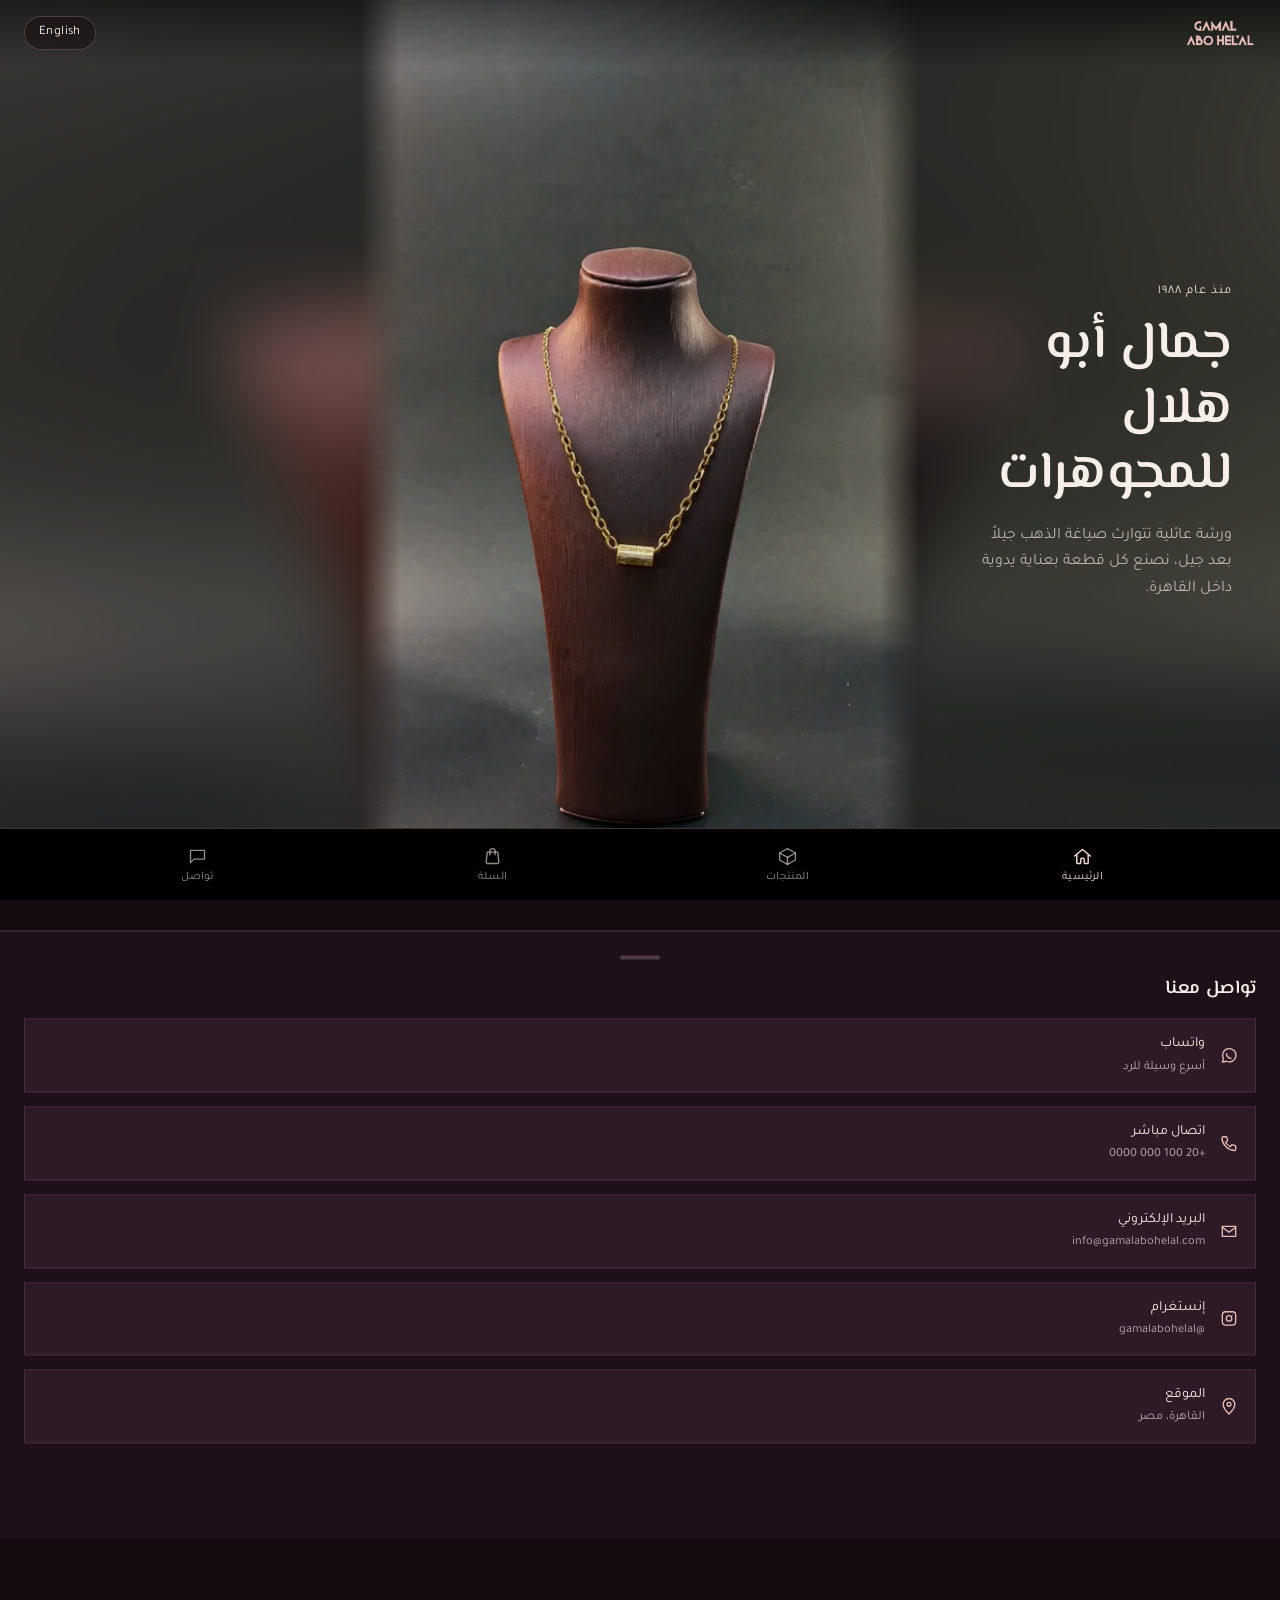
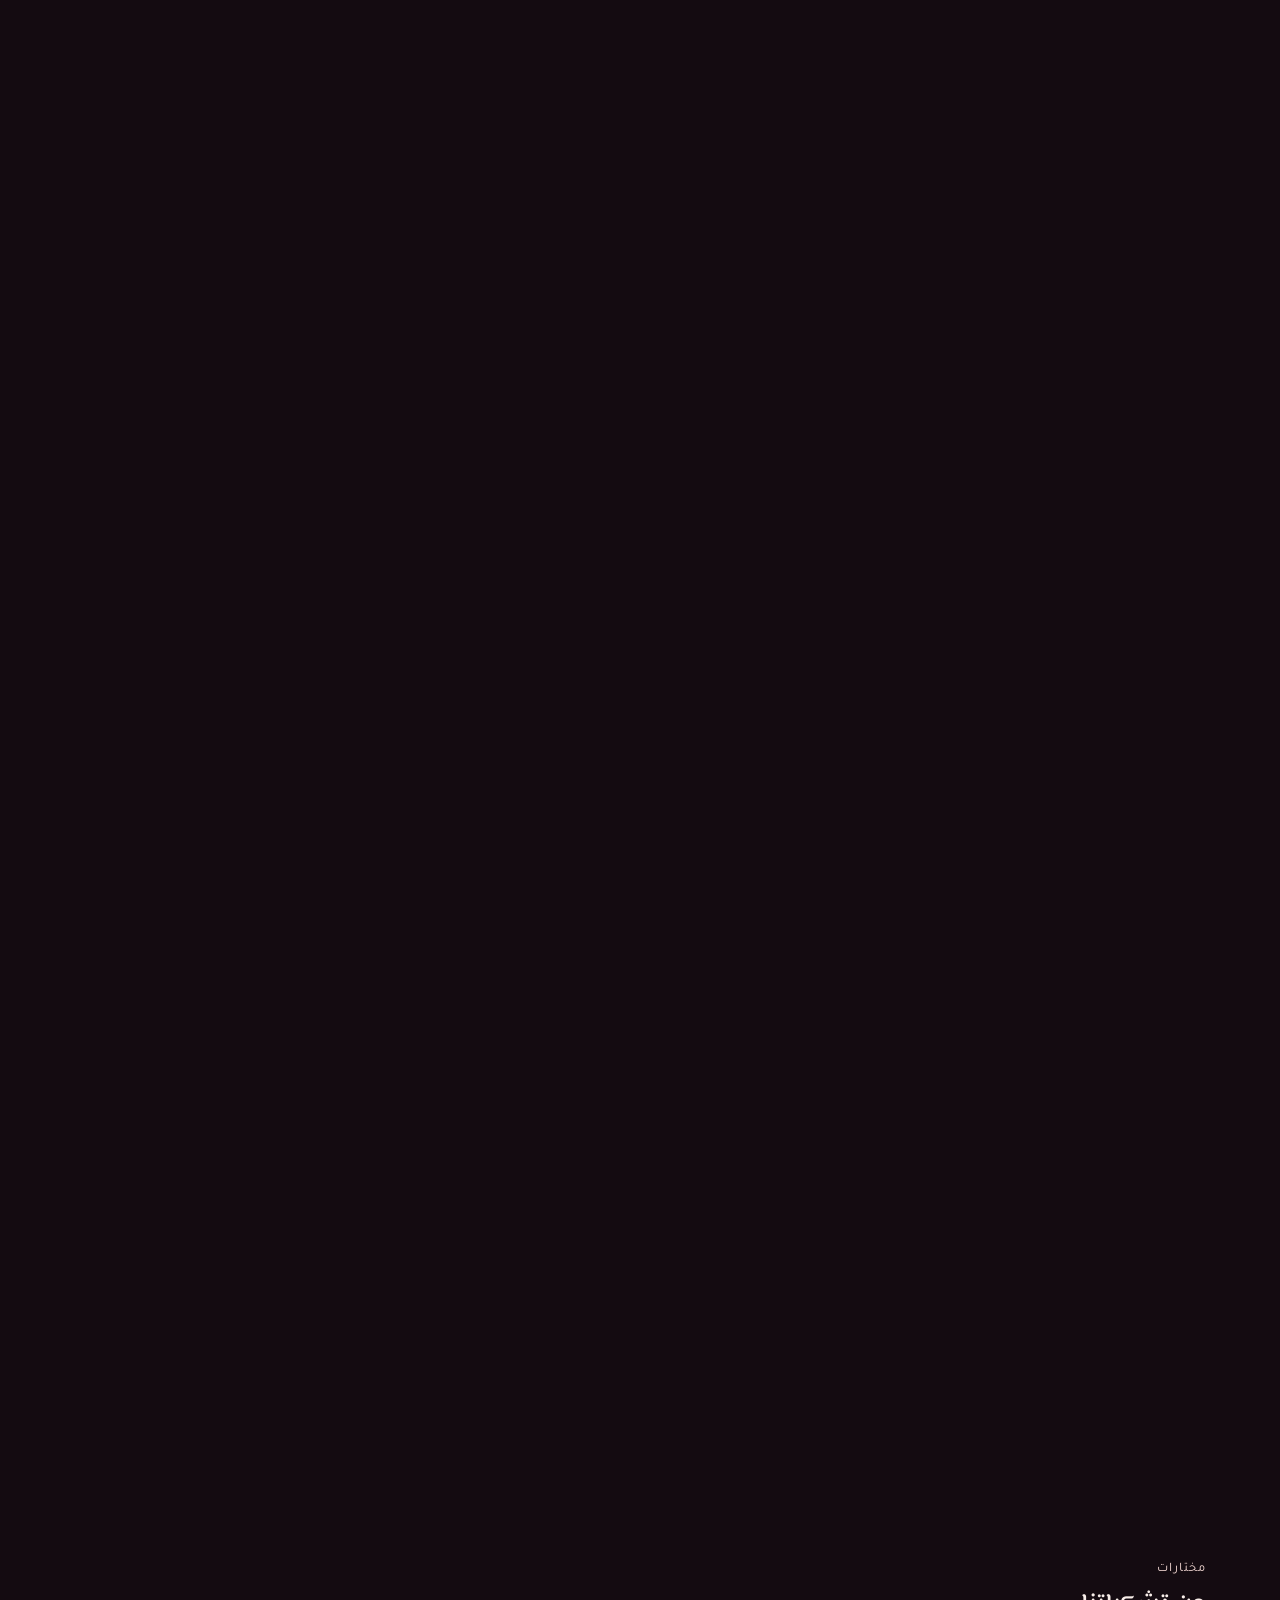
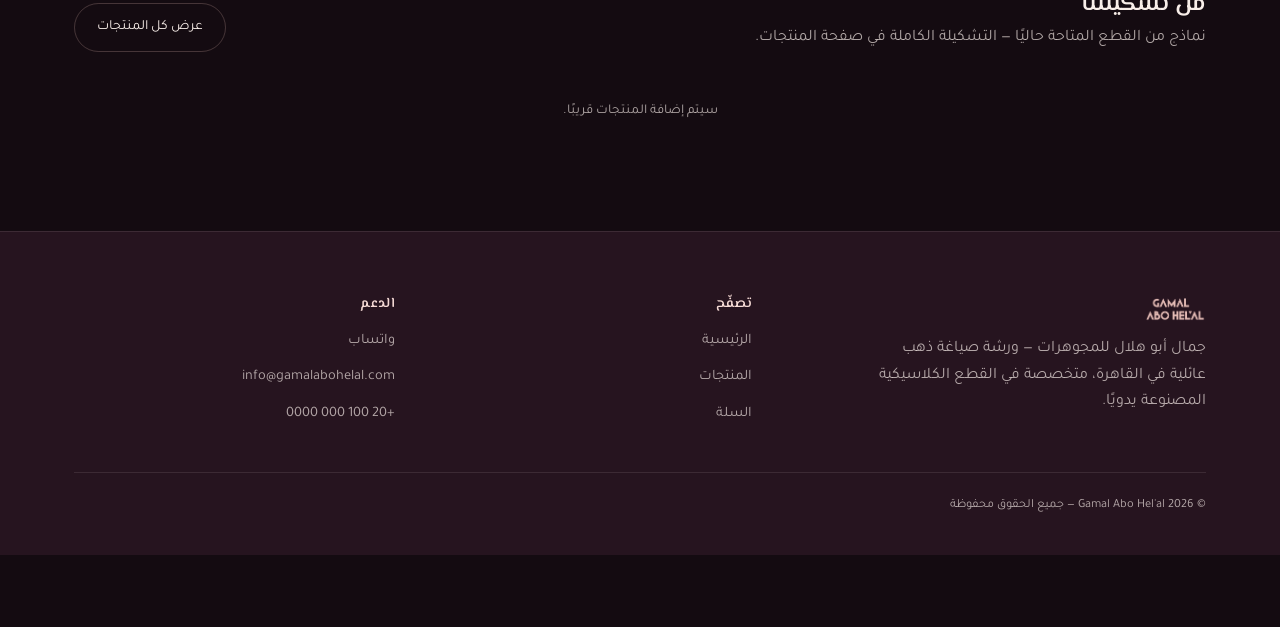
==== index.html @ ada4702d "Add files via upload" ====
<!DOCTYPE html>
<html lang="ar" dir="rtl">
<head>
<meta charset="UTF-8">
<meta name="viewport" content="width=device-width, initial-scale=1.0">
<title>جمال أبو هلال للمجوهرات | Gamal Abo Hel'al Jewelry</title>
<meta name="description" content="ورشة عائلية للمجوهرات الذهبية في المحله الكبري — قطع مصنوعة يدويًا، عيار موثّق، وتغليف فاخر جاهز للإهداء.">
<link rel="icon" href="assets/img/logo.png">
<link rel="stylesheet" href="css/styles.css">
</head>
<body data-page="home">

  <div id="app-topbar"></div>

  <!-- ============================= STORY HERO ============================= -->
  <section class="story" data-story>
    <div class="story-stage">
      <div class="story-video-wrap" >
        <canvas class="story-backdrop" data-story-backdrop></canvas>
        <canvas class="story-main" data-story-canvas></canvas>
        <div class="story-scrim"></div>
      </div>

      <div class="story-panels">
        <div class="story-panel is-active" data-act="0" data-align="start">
          <span class="story-eyebrow" data-i18n="story.act1.eyebrow"></span>
          <h2 data-i18n="story.act1.title"></h2>
          <p data-i18n="story.act1.body"></p>
        </div>
        <div class="story-panel" data-act="1" data-align="end">
          <span class="story-eyebrow" data-i18n="story.act2.eyebrow"></span>
          <h2 data-i18n="story.act2.title"></h2>
          <p data-i18n="story.act2.body"></p>
        </div>
        <div class="story-panel" data-act="2" data-align="start">
          <span class="story-eyebrow" data-i18n="story.act3.eyebrow"></span>
          <h2 data-i18n="story.act3.title"></h2>
          <p data-i18n="story.act3.body"></p>
        </div>
      </div>

      <div class="story-progress"><span data-p="0"></span><span data-p="1"></span><span data-p="2"></span></div>
      <div class="scroll-cue" data-i18n="story.cue"></div>
    </div>
  </section>

  <!-- ============================= FEATURED PRODUCTS ============================= -->
  <section class="section">
    <div class="container">
      <div class="section-head" style="max-width:none; display:flex; align-items:flex-end; justify-content:space-between; gap:20px; flex-wrap:wrap;">
        <div>
          <span class="story-eyebrow" data-i18n="home.productsEyebrow"></span>
          <h2 data-i18n="home.productsTitle" style="margin-bottom:.2em;"></h2>
          <p data-i18n="home.productsBody" style="margin:0;"></p>
        </div>
        <a href="products.html" class="btn btn--ghost" data-i18n="home.viewAll"></a>
      </div>
      <div class="product-grid" id="featured-products"></div>
    </div>
  </section>

  <div id="app-footer"></div>
  <div id="app-bottom-nav"></div>
  <div id="app-cart-drawer"></div>
  <div id="app-contact-sheet"></div>

  <script src="js/config.js"></script>
  <script src="js/i18n.js"></script>
  <script src="js/products.js"></script>
  <script src="js/components.js"></script>
  <script src="js/cart.js"></script>
  <script src="js/main.js"></script>
  <script src="js/nav.js"></script>
  <script src="js/story.js"></script>
</body>
</html>
---- css/styles.css ----
/* ==========================================================================
   Gamal Abo Hel'al — Fine Gold Jewelry
   Design tokens
   ========================================================================== */
@import url('https://fonts.googleapis.com/css2?family=El+Messiri:wght@400;500;600;700&family=Tajawal:wght@300;400;500;700&display=swap');

:root{
  --ink:        #140b11;   /* deep plum-black */
  --panel:      #1d1018;   /* section background */
  --panel-2:    #26141f;   /* alternate section background */
  --card:       #2e1a27;   /* card surface */
  --line:       rgba(228,187,181,.24);
  --line-soft:  rgba(247,237,233,.10);
  --plum:       #592941;   /* brand plum (logo background) */
  --accent:     #e4bbb5;   /* brand blush (logo text) */
  --accent-2:   #edcbc5;
  --accent-hi:  #f5dad5;
  --cream:      #f8eee9;
  --cream-dim:  rgba(248,238,233,.68);
  --black-nav:  #000000;

  --font-display: 'El Messiri', 'Times New Roman', serif;
  --font-body:    'Tajawal', 'Segoe UI', sans-serif;

  --nav-h: 72px;
  --container: 1180px;
  --radius: 2px;
  --ease: cubic-bezier(.22,.61,.16,1);
}

*,*::before,*::after{ box-sizing:border-box; }
html{ scroll-behavior:auto; }
html,body{ margin:0; padding:0; }
body{
  background:var(--ink);
  color:var(--cream);
  font-family:var(--font-body);
  font-weight:400;
  line-height:1.65;
  -webkit-font-smoothing:antialiased;
  padding-bottom:var(--nav-h);
  overflow-x:hidden;
}
h1,h2,h3,h4{
  font-family:var(--font-display);
  color:var(--cream);
  font-weight:600;
  line-height:1.25;
  margin:0 0 .5em;
  letter-spacing:.005em;
}
p{ margin:0 0 1em; color:var(--cream-dim); }
a{ color:inherit; text-decoration:none; }
img{ max-width:100%; display:block; }
button{ font-family:inherit; }
::selection{ background:var(--accent); color:var(--ink); }

.container{
  max-width:var(--container);
  margin-inline:auto;
  padding-inline:24px;
}

/* Focus visibility */
a:focus-visible, button:focus-visible, input:focus-visible, textarea:focus-visible{
  outline:2px solid var(--accent-hi);
  outline-offset:3px;
}

/* Direction handling ------------------------------------------------------ */
[dir="rtl"] .story-panel{ text-align:right; }
[dir="ltr"] .story-panel{ text-align:left; }

/* ==========================================================================
   Top bar (language + logo)
   ========================================================================== */
.topbar{
  position:fixed; inset-inline:0; top:0; z-index:40;
  display:flex; align-items:center; justify-content:space-between;
  padding:16px 24px;
  background:linear-gradient(to bottom, rgba(0,0,0,.55), transparent);
  pointer-events:none;
}
.topbar > *{ pointer-events:auto; }
.brand-mark{ display:flex; align-items:center; gap:10px; }
.brand-mark img{ height:30px; width:auto; }
.lang-toggle{
  border:1px solid var(--line);
  background:rgba(20,11,17,.5);
  color:var(--cream);
  padding:8px 14px;
  border-radius:999px;
  font-size:13px;
  letter-spacing:.03em;
  cursor:pointer;
  backdrop-filter: blur(6px);
  transition:border-color .2s var(--ease), color .2s var(--ease);
}
.lang-toggle:hover{ border-color:var(--accent); color:var(--accent-hi); }

/* ==========================================================================
   Scroll-driven story hero
   ========================================================================== */
.story{
  position:relative;
  height:340vh; /* three acts of scroll */
}
.story-stage{
  position:sticky;
  top:0;
  height:100vh;
  overflow:hidden;
  display:flex;
  align-items:center;
  justify-content:center;
  background:var(--ink);
}
.story-video-wrap{
  position:relative;
  height:100%;
  width:100%;
  background:#140b11;
}
.story-video-wrap canvas{
  position:absolute;
  inset:0;
  width:100%;
  height:100%;
  display:block;
}
/* Blurred ambient copy of the current frame, visible only on wide screens
   where the portrait video is shown at its natural (sharp) size. */
.story-video-wrap canvas.story-backdrop{
  display:none;
  transform:scale(1.25);
  filter:blur(30px) brightness(.6) saturate(1.15);
}
.story-video-wrap canvas.story-main{ z-index:1; }
/* Light 10% black overlay over the whole hero, plus a bottom gradient
   so the text stays readable on phones. */
.story-scrim{
  position:absolute; inset:0; z-index:2;
  background:
    linear-gradient(to top, rgba(10,4,8,.78) 0%, rgba(10,4,8,0) 46%),
    rgba(0,0,0,.10);
  pointer-events:none;
}
.story-scrim::after{ content:none; }

.story-panels{
  position:absolute; inset:0; z-index:3;
  display:flex; align-items:flex-end;
  pointer-events:none;
}
.story-panel{
  position:absolute;
  inset-inline:0;
  bottom:0;
  padding:0 24px 96px;
  max-width:var(--container);
  margin-inline:auto;
  opacity:0;
  transform:translateY(18px);
  transition:opacity .55s var(--ease), transform .55s var(--ease);
}
.story-panel.is-active{
  opacity:1;
  transform:translateY(0);
}
.story-eyebrow{
  color:var(--accent-hi);
  font-size:13px;
  letter-spacing:.08em;
  margin-bottom:10px;
  display:block;
}
.story-panel h2{
  font-size:clamp(28px,5vw,52px);
  max-width:14ch;
  margin-bottom:.3em;
}
.story-panel p{
  max-width:46ch;
  font-size:16px;
  color:var(--cream-dim);
}
/* Wide screens: the portrait video sits centered at natural size and the
   text lives in the side areas, never on top of the product. */
@media (min-aspect-ratio: 13/10) and (min-width:1000px){
  .story-scrim{ background:rgba(0,0,0,.10); }
  .story-panel{
    bottom:auto; top:50%;
    transform:translateY(calc(-50% + 18px));
    padding:0 48px;
    margin-inline:0;
    max-width:none;
    width:calc((100% - 62.07vh) / 2);
    inset-inline:auto;
  }
  .story-panel.is-active{ transform:translateY(-50%); }
  .story-panel[data-align="start"]{ inset-inline-start:0; }
  .story-panel[data-align="end"]{ inset-inline-end:0; }
  .story-panel h2{ max-width:none; }
}

.story-progress{
  position:absolute;
  bottom:28px;
  inset-inline:0;
  display:flex;
  gap:8px;
  justify-content:center;
  z-index:4;
}
.story-progress span{
  width:34px; height:3px; border-radius:2px;
  background:rgba(248,238,233,.3);
  overflow:hidden;
  position:relative;
}
.story-progress span::after{
  content:"";
  position:absolute; inset-block:0; inset-inline-start:0;
  width:var(--fill,0%);
  background:var(--accent-hi);
}

.scroll-cue{
  position:absolute;
  bottom:28px;
  inset-inline-end:24px;
  color:var(--cream-dim);
  font-size:12px;
  letter-spacing:.08em;
  display:flex; align-items:center; gap:8px;
  z-index:4;
  animation:cueFade 2.6s ease-in-out infinite;
}
[dir="rtl"] .scroll-cue{ inset-inline-end:auto; inset-inline-start:24px; }
@keyframes cueFade{ 0%,100%{opacity:.5} 50%{opacity:1} }

@media (prefers-reduced-motion: reduce){
  .story{ height:auto; }
  .story-stage{ position:relative; height:auto; min-height:100vh; }
  .story-panel{ position:relative; opacity:1; transform:none; padding:64px 24px; }
  .scroll-cue{ display:none; }
}

/* ==========================================================================
   Section rhythm
   ========================================================================== */
.section{ padding:96px 0; }
.section--tight{ padding:64px 0; }
.section--alt{ background:var(--panel); border-top:1px solid var(--line-soft); border-bottom:1px solid var(--line-soft); }
.section-head{ max-width:640px; margin-bottom:48px; }
.section-head p{ margin-top:12px; }
.section-head .story-eyebrow{ display:inline-block; }

/* Product grid */
.product-grid{
  display:grid;
  grid-template-columns:repeat(auto-fill,minmax(240px,1fr));
  gap:28px;
}
.product-card{
  background:var(--card);
  border:1px solid var(--line-soft);
  display:flex; flex-direction:column;
  overflow:hidden;
}
.product-media{
  aspect-ratio:4/5;
  overflow:hidden;
  background:#000;
}
.product-media img{ width:100%; height:100%; object-fit:cover; transition:transform .6s var(--ease); }
.product-card:hover .product-media img{ transform:scale(1.045); }
.product-body{ padding:18px 18px 20px; display:flex; flex-direction:column; gap:6px; flex:1; }
.product-body h3{ font-size:17px; margin-bottom:0; }
.product-meta{ color:var(--cream-dim); font-size:13.5px; }
.product-price{ color:var(--accent-hi); font-family:var(--font-display); font-size:18px; margin-top:auto; padding-top:10px; }
.product-actions{ display:flex; gap:10px; margin-top:12px; }

.btn{
  display:inline-flex; align-items:center; justify-content:center; gap:8px;
  padding:12px 22px;
  border-radius:999px;
  border:1px solid var(--accent);
  color:var(--accent-hi);
  background:transparent;
  font-size:14px;
  cursor:pointer;
  transition:background .2s var(--ease), color .2s var(--ease), border-color .2s var(--ease);
  white-space:nowrap;
}
.btn:hover{ background:var(--accent); color:var(--ink); }
.btn--solid{ background:var(--accent); color:var(--ink); }
.btn--solid:hover{ background:var(--accent-hi); border-color:var(--accent-hi); }
.btn--block{ width:100%; }
.btn--ghost{ border-color:var(--line); color:var(--cream); }
.btn--ghost:hover{ background:var(--card); color:var(--accent-hi); border-color:var(--accent); }
.btn--sm{ padding:9px 16px; font-size:13px; }
.btn[disabled]{ opacity:.45; cursor:not-allowed; }
.btn[disabled]:hover{ background:transparent; color:var(--accent-hi); }

/* Filters (products page) */
.filter-row{
  display:flex; flex-wrap:wrap; gap:10px;
  margin-bottom:32px;
}
.chip{
  padding:9px 18px;
  border:1px solid var(--line);
  border-radius:999px;
  font-size:13.5px;
  color:var(--cream-dim);
  cursor:pointer;
  background:transparent;
}
.chip.is-active{ background:var(--accent); border-color:var(--accent); color:var(--ink); }

/* Page hero (non-story pages) */
.page-hero{
  padding:150px 0 56px;
  border-bottom:1px solid var(--line-soft);
}
.page-hero .story-eyebrow{ display:block; }
.page-hero h1{ font-size:clamp(30px,5vw,46px); max-width:16ch; }

/* Footer / contact section */
.footer{
  background:var(--panel-2);
  border-top:1px solid var(--line-soft);
  padding:64px 0 40px;
}
.footer-grid{
  display:grid;
  grid-template-columns:1.3fr 1fr 1fr;
  gap:36px;
  margin-bottom:40px;
}
@media (max-width:760px){ .footer-grid{ grid-template-columns:1fr; } }
.footer h4{ font-size:14px; color:var(--accent-hi); letter-spacing:.03em; margin-bottom:14px; }
.footer-links{ list-style:none; margin:0; padding:0; display:flex; flex-direction:column; gap:10px; }
.footer-links a{ color:var(--cream-dim); font-size:14.5px; }
.footer-links a:hover{ color:var(--accent-hi); }
.footer-bottom{
  border-top:1px solid var(--line-soft);
  padding-top:22px;
  display:flex; justify-content:space-between; flex-wrap:wrap; gap:10px;
  font-size:12.5px; color:var(--cream-dim);
}
.footer-logo{ height:26px; margin-bottom:14px; }

/* ==========================================================================
   Bottom nav (100% black)
   ========================================================================== */
.bottom-nav{
  position:fixed; inset-inline:0; bottom:0; z-index:60;
  height:var(--nav-h);
  background:#000000;
  border-top:1px solid rgba(228,187,181,.28);
  display:flex;
  align-items:stretch;
}
.bottom-nav-inner{
  max-width:var(--container);
  margin-inline:auto;
  width:100%;
  display:grid;
  grid-template-columns:repeat(4,1fr);
}
.nav-item{
  display:flex; flex-direction:column; align-items:center; justify-content:center;
  gap:4px;
  color:rgba(248,238,233,.58);
  font-size:11.5px;
  letter-spacing:.02em;
  position:relative;
  border:none;
  background:transparent;
  cursor:pointer;
}
.nav-item svg{ width:21px; height:21px; stroke:currentColor; }
.nav-item.is-active{ color:var(--accent-hi); }
.nav-item .badge{
  position:absolute;
  top:6px;
  inset-inline-start:calc(50% + 6px);
  background:var(--accent);
  color:var(--ink);
  font-size:10px;
  font-weight:700;
  min-width:16px; height:16px;
  border-radius:999px;
  display:flex; align-items:center; justify-content:center;
  padding:0 3px;
}

/* ==========================================================================
   Cart drawer
   ========================================================================== */
.overlay{
  position:fixed; inset:0; z-index:70;
  background:rgba(10,4,8,.62);
  backdrop-filter:blur(2px);
  opacity:0; pointer-events:none;
  transition:opacity .25s var(--ease);
}
.overlay.is-open{ opacity:1; pointer-events:auto; }

.drawer{
  position:fixed; top:0; bottom:0; inset-inline-end:0; z-index:80;
  width:min(420px,92vw);
  background:var(--panel);
  border-inline-start:1px solid var(--line);
  display:flex; flex-direction:column;
  transform:translateX(105%);
  transition:transform .32s var(--ease);
}
[dir="rtl"] .drawer{ transform:translateX(-105%); }
.drawer.is-open{ transform:translateX(0); }
.drawer-head{
  display:flex; align-items:center; justify-content:space-between;
  padding:20px 22px;
  border-bottom:1px solid var(--line-soft);
}
.drawer-head h3{ margin:0; font-size:19px; }
.drawer-close{ background:none; border:none; color:var(--cream); font-size:22px; cursor:pointer; line-height:1; padding:4px; }
.drawer-body{ flex:1; overflow-y:auto; padding:18px 22px; }
.drawer-foot{ padding:18px 22px 22px; border-top:1px solid var(--line-soft); }

.cart-line{
  display:flex; gap:14px; padding:14px 0; border-bottom:1px solid var(--line-soft);
}
.cart-line img{ width:64px; height:64px; object-fit:cover; border:1px solid var(--line-soft); }
.cart-line-body{ flex:1; display:flex; flex-direction:column; gap:4px; }
.cart-line-title{ font-size:14.5px; color:var(--cream); }
.cart-line-meta{ font-size:12.5px; color:var(--cream-dim); }
.qty-row{ display:flex; align-items:center; gap:10px; margin-top:4px; }
.qty-btn{
  width:24px; height:24px; border-radius:50%; border:1px solid var(--line);
  background:none; color:var(--cream); cursor:pointer; font-size:14px; line-height:1;
  display:flex; align-items:center; justify-content:center;
}
.qty-btn:hover{ border-color:var(--accent); color:var(--accent-hi); }
.remove-line{ font-size:12px; color:var(--cream-dim); text-decoration:underline; cursor:pointer; background:none; border:none; padding:0; margin-inline-start:auto; }
.remove-line:hover{ color:var(--accent-hi); }

.cart-empty{ text-align:center; padding:48px 12px; color:var(--cream-dim); }
.cart-empty svg{ width:38px; height:38px; margin-bottom:14px; opacity:.5; }

.summary-row{ display:flex; justify-content:space-between; font-size:14.5px; margin-bottom:8px; color:var(--cream-dim); }
.summary-row.total{ color:var(--cream); font-size:17px; margin-top:12px; padding-top:12px; border-top:1px solid var(--line-soft); }
.summary-row.total .amount{ color:var(--accent-hi); font-family:var(--font-display); }

/* Checkout form (inside drawer, step 2) */
.checkout-form{ display:flex; flex-direction:column; gap:14px; }
.field label{ display:block; font-size:12.5px; color:var(--cream-dim); margin-bottom:6px; }
.field input, .field textarea{
  width:100%;
  background:var(--card);
  border:1px solid var(--line);
  color:var(--cream);
  padding:11px 13px;
  font-size:14.5px;
  font-family:inherit;
  border-radius:2px;
}
.field textarea{ resize:vertical; min-height:64px; }
.field input:focus, .field textarea:focus{ border-color:var(--accent); outline:none; }
.form-note{ font-size:12px; color:var(--cream-dim); }
.form-status{ font-size:13.5px; padding:10px 0; }
.form-status.error{ color:#e08a7a; }
.form-status.success{ color:var(--accent-hi); }

/* Contact sheet (bottom nav "contact") */
.sheet{
  position:fixed; inset-inline:0; bottom:0; z-index:80;
  background:var(--panel);
  border-top:1px solid var(--line);
  transform:translateY(105%);
  transition:transform .32s var(--ease);
  padding:24px 24px calc(24px + var(--nav-h));
  max-height:70vh;
  overflow-y:auto;
}
.sheet.is-open{ transform:translateY(0); }
.sheet-handle{ width:40px; height:4px; background:var(--line); border-radius:99px; margin:0 auto 18px; }
.contact-list{ display:flex; flex-direction:column; gap:14px; }
.contact-row{
  display:flex; align-items:center; gap:14px;
  padding:14px 16px;
  border:1px solid var(--line-soft);
  background:var(--card);
}
.contact-row svg{ width:20px; height:20px; color:var(--accent); stroke:currentColor; flex-shrink:0; }
.contact-row .t{ font-size:14px; color:var(--cream); }
.contact-row .s{ font-size:12.5px; color:var(--cream-dim); }

/* Utility */
.visually-hidden{
  position:absolute; width:1px; height:1px; overflow:hidden;
  clip:rect(0 0 0 0); white-space:nowrap;
}
.hidden{ display:none !important; }
.text-center{ text-align:center; }

@media (max-width:600px){
  .section{ padding:64px 0; }
  .footer-grid{ gap:28px; }
}
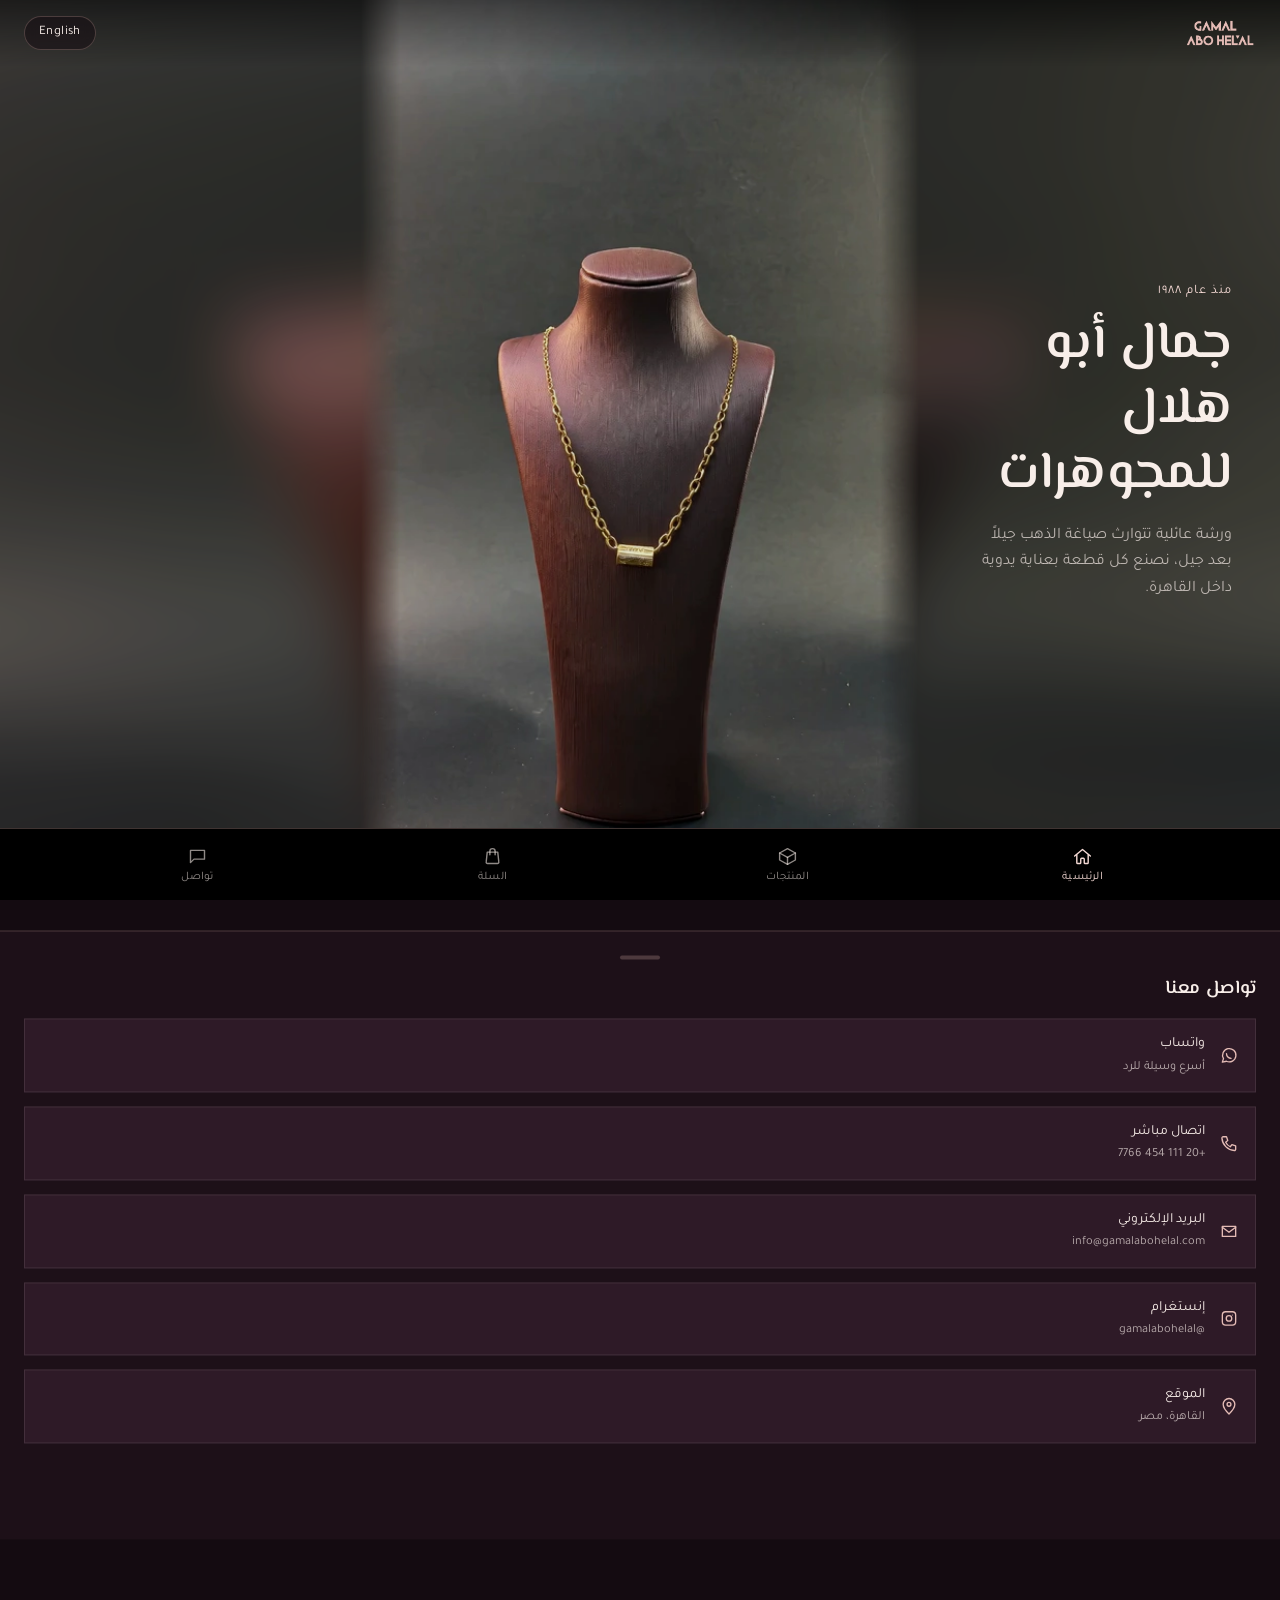
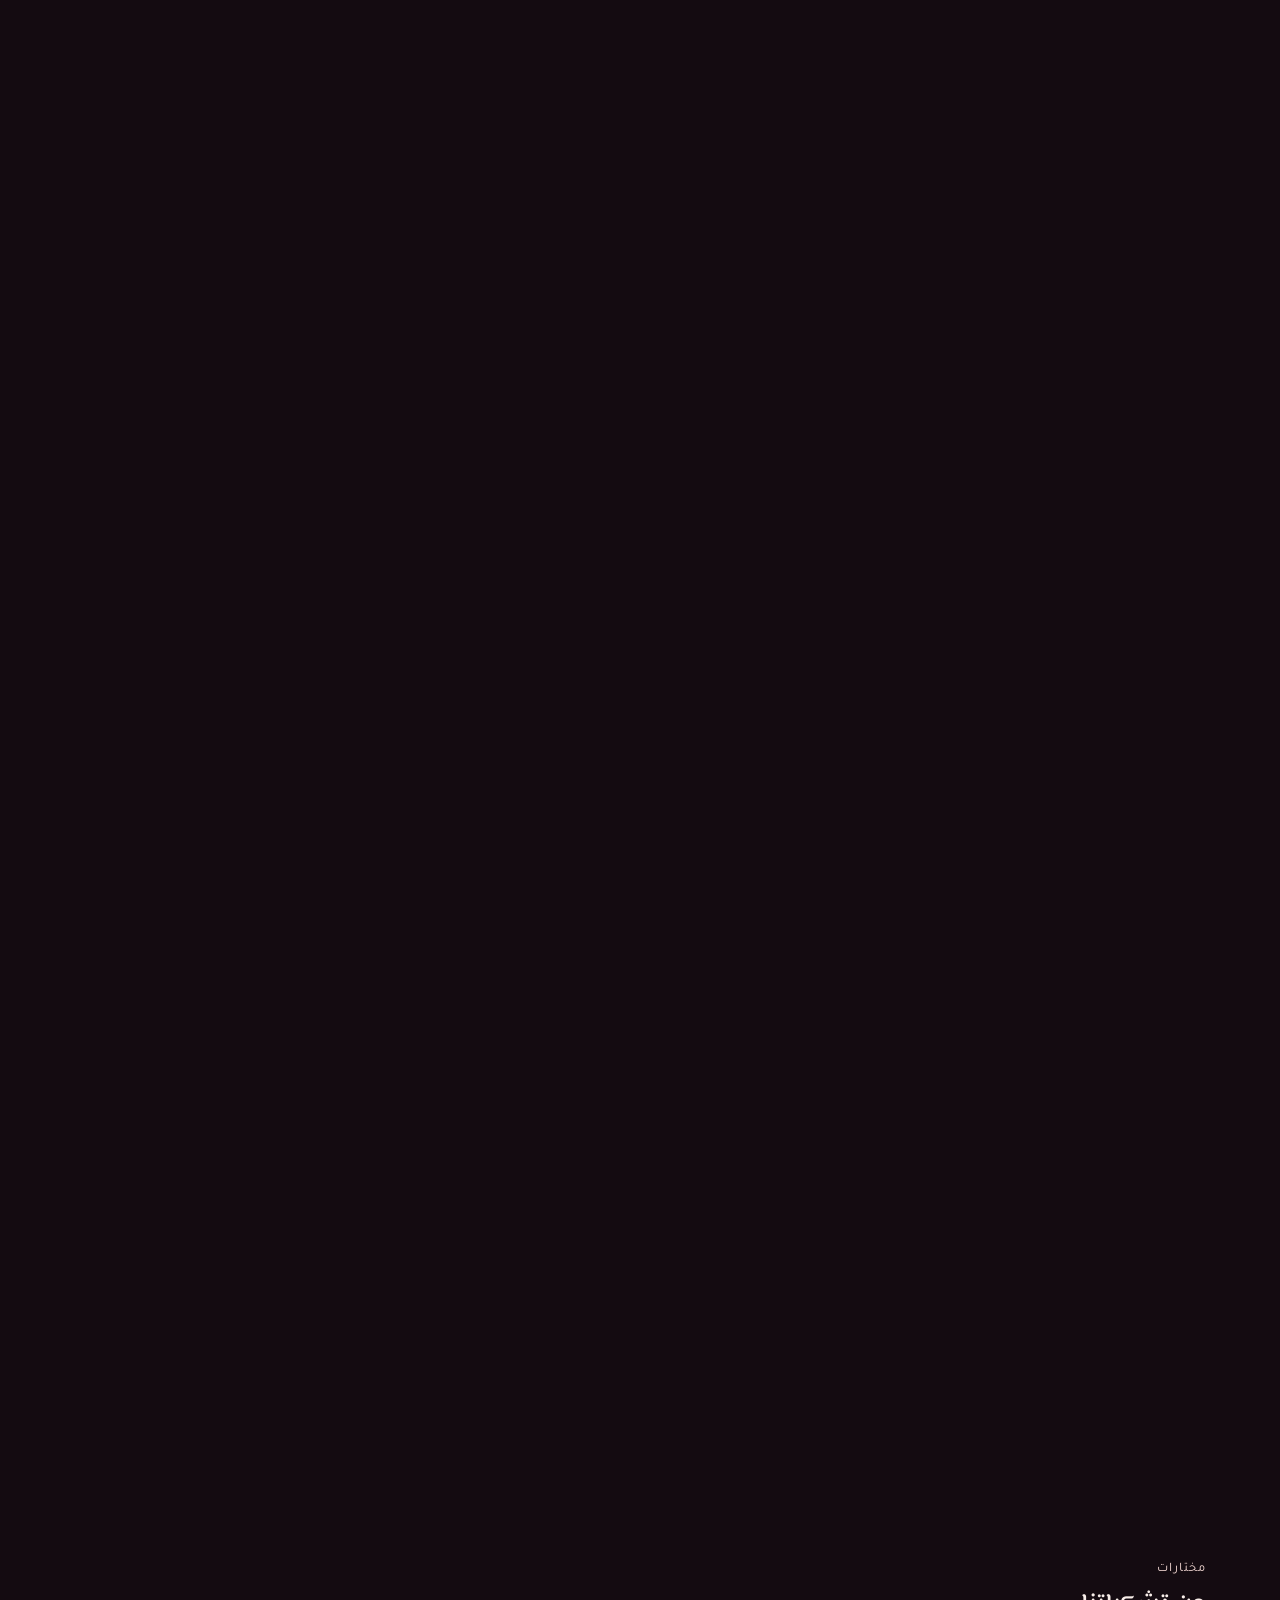
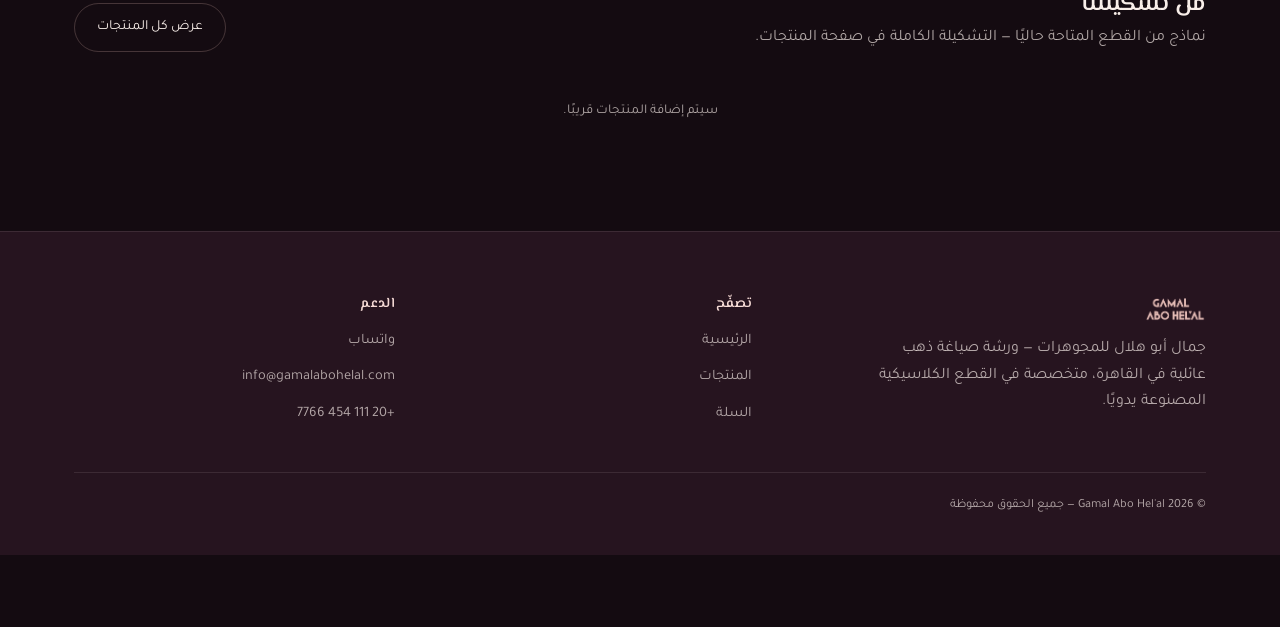
==== commit 27c9649e: "Add files via upload" ====
--- a/index.html
+++ b/index.html
@@ -68,6 +68,7 @@
   <script src="js/i18n.js"></script>
   <script src="js/products.js"></script>
   <script src="js/components.js"></script>
+  <script src="js/gallery.js"></script>
   <script src="js/cart.js"></script>
   <script src="js/main.js"></script>
   <script src="js/nav.js"></script>
--- a/css/styles.css
+++ b/css/styles.css
@@ -510,3 +510,37 @@
   .section{ padding:64px 0; }
   .footer-grid{ gap:28px; }
 }
+
+/* ---------- Product gallery (lightbox) ---------- */
+.product-media{ position:relative; cursor:zoom-in; }
+.photo-count{
+  position:absolute; inset-block-end:10px; inset-inline-end:10px;
+  min-width:26px; height:26px; padding:0 8px; border-radius:999px;
+  background:rgba(0,0,0,.72); color:var(--accent-hi); font-size:12.5px;
+  display:inline-flex; align-items:center; justify-content:center;
+  border:1px solid var(--line); pointer-events:none;
+}
+.photo-count::before{ content:"▣"; margin-inline-end:5px; font-size:11px; }
+body.no-scroll{ overflow:hidden; }
+.gallery{ position:fixed; inset:0; z-index:200; display:flex; align-items:center; justify-content:center; }
+.gallery[hidden]{ display:none; }
+.gallery-back{ position:absolute; inset:0; background:rgba(0,0,0,.88); }
+.gallery-panel{ position:relative; width:min(94vw,720px); max-height:94vh; display:flex; flex-direction:column; gap:12px; }
+.gallery-x{
+  position:absolute; inset-block-start:-4px; inset-inline-end:0; transform:translateY(-100%);
+  width:40px; height:40px; background:none; border:0; color:var(--cream); font-size:30px; line-height:1; cursor:pointer;
+}
+.gallery-stage{ position:relative; background:#000; border:1px solid var(--line); display:flex; align-items:center; justify-content:center; }
+.gallery-img{ display:block; width:100%; max-height:70vh; object-fit:contain; transition:opacity .2s; touch-action:pan-y; }
+.gallery-img.is-loading{ opacity:.35; }
+.gallery-nav{
+  position:absolute; top:50%; transform:translateY(-50%); width:42px; height:42px; border-radius:50%;
+  border:1px solid var(--line); background:rgba(0,0,0,.6); color:var(--accent-hi); font-size:26px; line-height:1; cursor:pointer;
+}
+.gallery-prev{ left:8px; } .gallery-next{ right:8px; }
+.gallery.is-single .gallery-nav{ display:none; }
+.gallery-thumbs{ display:flex; gap:8px; overflow-x:auto; padding-bottom:4px; justify-content:center; }
+.gallery-thumb{ flex:0 0 auto; width:60px; height:60px; padding:0; border:1px solid var(--line-soft); background:#000; cursor:pointer; opacity:.6; }
+.gallery-thumb.is-active{ border-color:var(--accent); opacity:1; }
+.gallery-thumb img{ width:100%; height:100%; object-fit:cover; display:block; }
+.gallery-title{ text-align:center; color:var(--cream); font-family:var(--font-display); font-size:17px; }
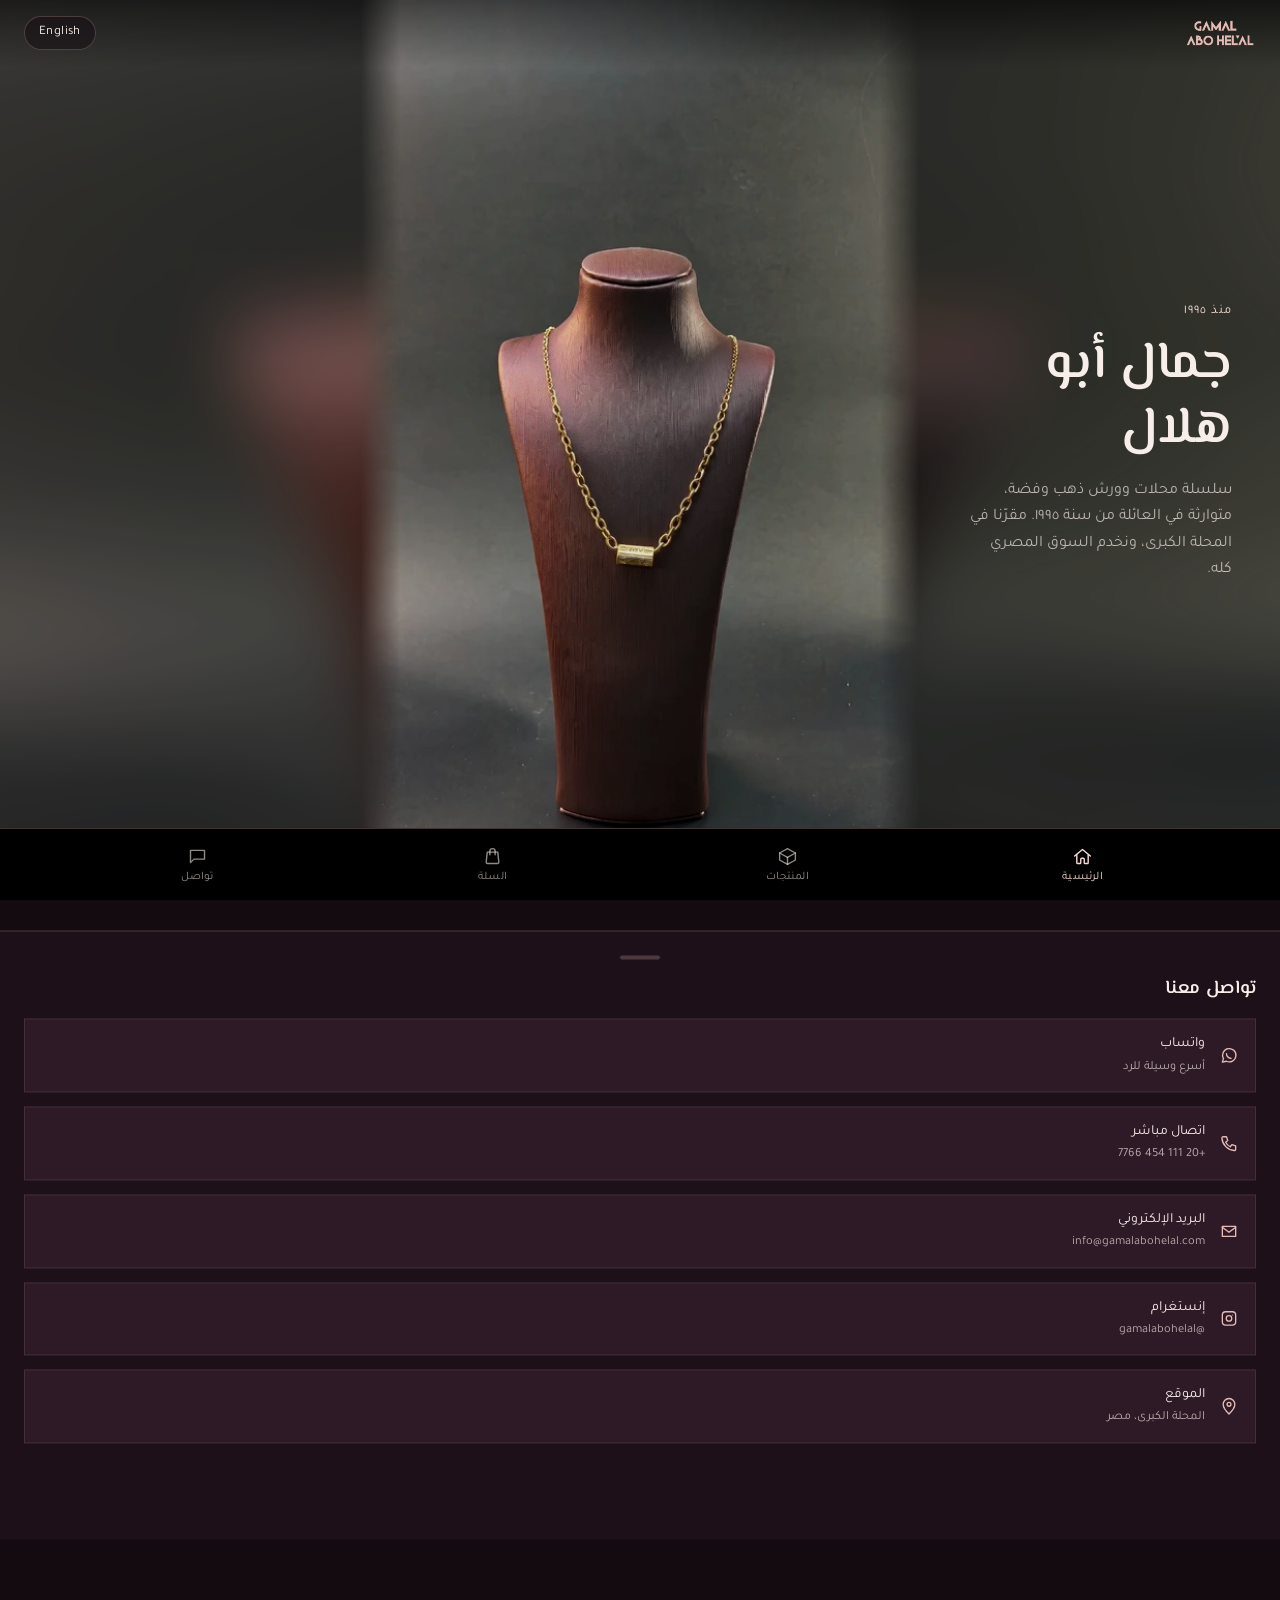
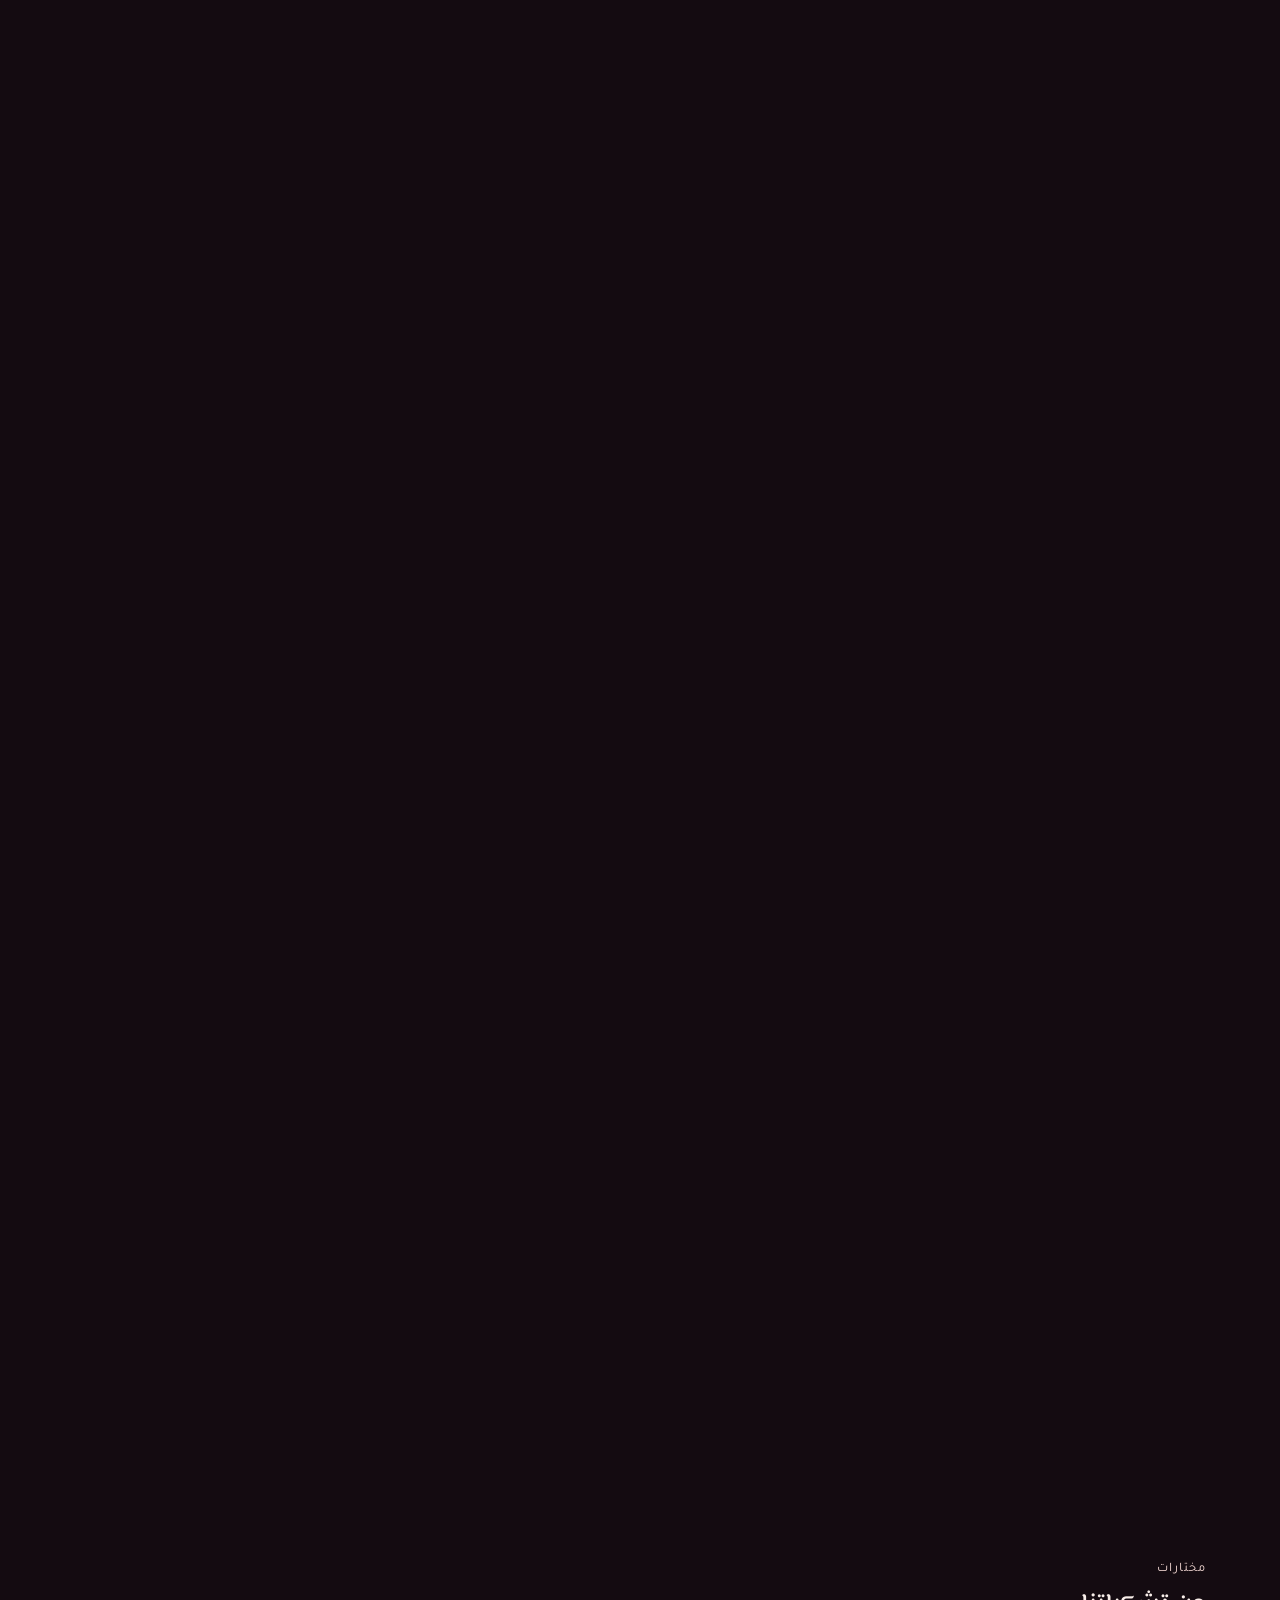
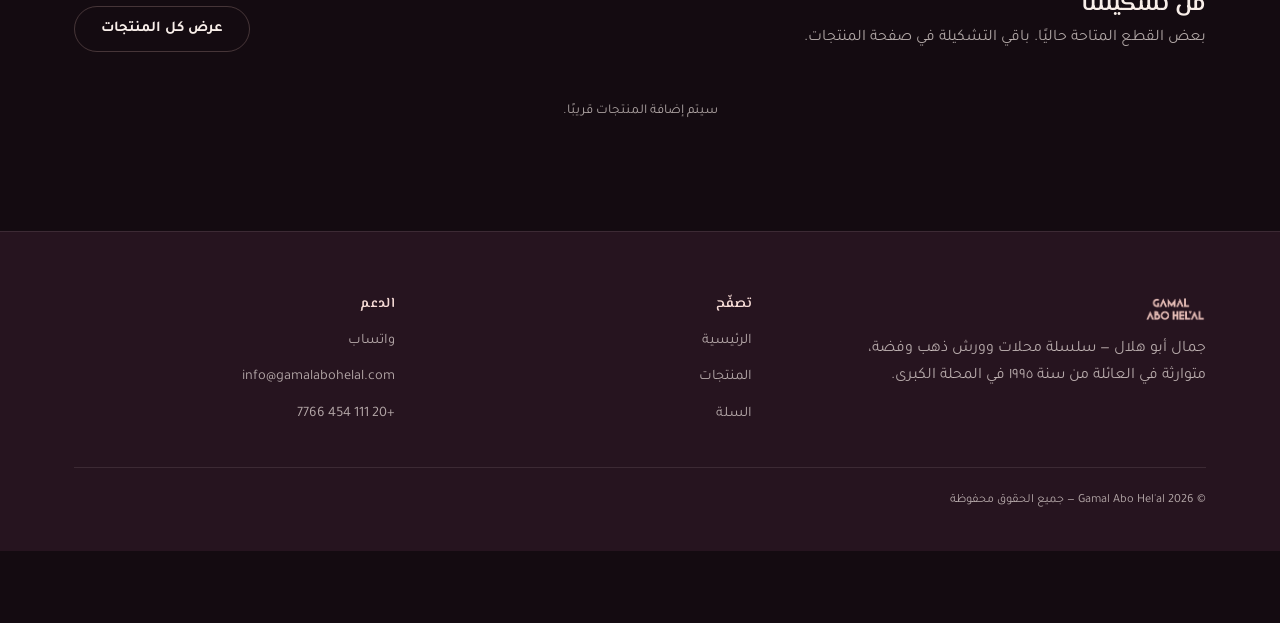
==== commit 2d5829f2: "Add files via upload" ====
--- a/index.html
+++ b/index.html
@@ -4,7 +4,7 @@
 <meta charset="UTF-8">
 <meta name="viewport" content="width=device-width, initial-scale=1.0">
 <title>جمال أبو هلال للمجوهرات | Gamal Abo Hel'al Jewelry</title>
-<meta name="description" content="ورشة عائلية للمجوهرات الذهبية في المحله الكبري — قطع مصنوعة يدويًا، عيار موثّق، وتغليف فاخر جاهز للإهداء.">
+<meta name="description" content="جمال أبو هلال: سلسلة محلات وورش ذهب وفضة عائلية في المحلة الكبرى، من سنة 1995.">
 <link rel="icon" href="assets/img/logo.png">
 <link rel="stylesheet" href="css/styles.css">
 </head>
--- a/css/styles.css
+++ b/css/styles.css
@@ -259,49 +259,104 @@
 /* Product grid */
 .product-grid{
   display:grid;
-  grid-template-columns:repeat(auto-fill,minmax(240px,1fr));
-  gap:28px;
+  grid-template-columns:repeat(auto-fill,minmax(260px,1fr));
+  gap:26px;
 }
 .product-card{
-  background:var(--card);
+  background:linear-gradient(180deg,var(--card) 0%,var(--panel-2) 100%);
   border:1px solid var(--line-soft);
+  border-radius:26px;
   display:flex; flex-direction:column;
   overflow:hidden;
-}
+  box-shadow:0 14px 34px -18px rgba(0,0,0,.7);
+  transition:transform .35s var(--ease), border-color .35s var(--ease), box-shadow .35s var(--ease);
+}
+.product-card:hover{ transform:translateY(-4px); border-color:var(--line); box-shadow:0 22px 44px -18px rgba(0,0,0,.8); }
+
+/* photo carousel inside the card: swipe / arrows / dots, no click needed */
 .product-media{
-  aspect-ratio:4/5;
+  position:relative;
+  margin:10px 10px 0;
+  border-radius:20px;
   overflow:hidden;
   background:#000;
-}
-.product-media img{ width:100%; height:100%; object-fit:cover; transition:transform .6s var(--ease); }
-.product-card:hover .product-media img{ transform:scale(1.045); }
-.product-body{ padding:18px 18px 20px; display:flex; flex-direction:column; gap:6px; flex:1; }
+  aspect-ratio:1/1.08;
+  cursor:zoom-in;
+}
+.slides{
+  display:flex; height:100%;
+  overflow-x:auto; overflow-y:hidden;
+  scroll-snap-type:x mandatory;
+  overscroll-behavior-x:contain;
+  scrollbar-width:none;
+  -webkit-overflow-scrolling:touch;
+}
+.slides::-webkit-scrollbar{ display:none; }
+.slide{
+  flex:0 0 100%; height:100%;
+  scroll-snap-align:center; scroll-snap-stop:always;
+  background:linear-gradient(110deg,#120a10 30%,#1d1018 50%,#120a10 70%);
+  background-size:200% 100%;
+}
+.slide img{ width:100%; height:100%; object-fit:cover; display:block; opacity:0; transition:opacity .35s var(--ease); }
+.slide img.is-in{ opacity:1; }
+.dots{
+  position:absolute; inset-inline:0; bottom:10px;
+  display:flex; justify-content:center; gap:6px; pointer-events:none;
+}
+.dot{
+  width:6px; height:6px; border-radius:999px; background:rgba(248,238,233,.5);
+  transition:width .25s var(--ease), background .25s var(--ease);
+  box-shadow:0 0 0 1px rgba(0,0,0,.25);
+}
+.dot.is-active{ width:18px; background:var(--accent-hi); }
+.m-arrow{
+  position:absolute; top:50%; transform:translateY(-50%);
+  width:34px; height:34px; border-radius:50%;
+  border:1px solid var(--line); background:rgba(20,11,17,.72); color:var(--accent-hi);
+  font-size:20px; line-height:1; cursor:pointer;
+  display:flex; align-items:center; justify-content:center; padding:0;
+  opacity:0; transition:opacity .25s var(--ease), background .2s;
+  backdrop-filter:blur(4px);
+}
+.m-arrow:hover{ background:rgba(20,11,17,.92); }
+.m-prev{ left:8px; } .m-next{ right:8px; }
+.product-card:hover .m-arrow{ opacity:1; }
+.m-arrow[hidden]{ display:none; }
+@media (hover:none){ .m-arrow{ display:none; } }
+
+.product-body{ padding:16px 20px 20px; display:flex; flex-direction:column; gap:6px; flex:1; }
 .product-body h3{ font-size:17px; margin-bottom:0; }
 .product-meta{ color:var(--cream-dim); font-size:13.5px; }
-.product-price{ color:var(--accent-hi); font-family:var(--font-display); font-size:18px; margin-top:auto; padding-top:10px; }
-.product-actions{ display:flex; gap:10px; margin-top:12px; }
-
+.product-price{
+  align-self:flex-start;
+  margin-top:auto; margin-top:10px;
+  padding:5px 14px; border-radius:999px;
+  background:rgba(228,187,181,.12); border:1px solid var(--line);
+  color:var(--accent-hi); font-family:var(--font-display); font-size:17px;
+}
+.product-actions{ display:flex; gap:10px; margin-top:14px; }
+/* Buttons: bright, fully rounded, modern */
+:root{ --btn-bright: linear-gradient(135deg,#ffe3a3 0%,#f9c866 55%,#f4a93d 100%); }
 .btn{
   display:inline-flex; align-items:center; justify-content:center; gap:8px;
-  padding:12px 22px;
-  border-radius:999px;
-  border:1px solid var(--accent);
-  color:var(--accent-hi);
-  background:transparent;
-  font-size:14px;
-  cursor:pointer;
-  transition:background .2s var(--ease), color .2s var(--ease), border-color .2s var(--ease);
-  white-space:nowrap;
-}
-.btn:hover{ background:var(--accent); color:var(--ink); }
-.btn--solid{ background:var(--accent); color:var(--ink); }
-.btn--solid:hover{ background:var(--accent-hi); border-color:var(--accent-hi); }
-.btn--block{ width:100%; }
-.btn--ghost{ border-color:var(--line); color:var(--cream); }
+  padding:13px 26px; border:1px solid transparent; border-radius:999px;
+  font-family:var(--font-body); font-size:15px; font-weight:700; line-height:1.2;
+  text-decoration:none; cursor:pointer; white-space:nowrap;
+  transition:transform .18s var(--ease), box-shadow .25s var(--ease), filter .2s var(--ease), background .2s var(--ease), color .2s var(--ease), border-color .2s var(--ease);
+}
+.btn--solid{
+  background:var(--btn-bright); color:#2a1700;
+  box-shadow:0 8px 22px -8px rgba(249,200,102,.65), inset 0 1px 0 rgba(255,255,255,.55);
+}
+.btn--solid:hover{ filter:brightness(1.06); transform:translateY(-2px); box-shadow:0 14px 28px -10px rgba(249,200,102,.85), inset 0 1px 0 rgba(255,255,255,.55); }
+.btn--solid:active{ transform:translateY(0); filter:brightness(.97); }
+.btn--block{ display:flex; width:100%; }
+.btn--ghost{ border-color:var(--line); color:var(--cream); background:transparent; }
 .btn--ghost:hover{ background:var(--card); color:var(--accent-hi); border-color:var(--accent); }
 .btn--sm{ padding:9px 16px; font-size:13px; }
 .btn[disabled]{ opacity:.45; cursor:not-allowed; }
-.btn[disabled]:hover{ background:transparent; color:var(--accent-hi); }
+.btn[disabled]:hover{ transform:none; filter:none; }
 
 /* Filters (products page) */
 .filter-row{
@@ -309,7 +364,7 @@
   margin-bottom:32px;
 }
 .chip{
-  padding:9px 18px;
+  padding:10px 20px;
   border:1px solid var(--line);
   border-radius:999px;
   font-size:13.5px;
@@ -317,7 +372,12 @@
   cursor:pointer;
   background:transparent;
 }
-.chip.is-active{ background:var(--accent); border-color:var(--accent); color:var(--ink); }
+.chip{ transition:background .2s var(--ease), color .2s var(--ease), border-color .2s var(--ease); }
+.chip:hover{ border-color:var(--accent); color:var(--accent-hi); }
+.chip.is-active{ background:var(--btn-bright); border-color:transparent; color:#2a1700; font-weight:700; }
+.filter-row{ overflow-x:auto; flex-wrap:nowrap; scrollbar-width:none; padding-bottom:4px; }
+.filter-row::-webkit-scrollbar{ display:none; }
+.chip{ flex:0 0 auto; white-space:nowrap; }
 
 /* Page hero (non-story pages) */
 .page-hero{
@@ -426,7 +486,7 @@
   border-bottom:1px solid var(--line-soft);
 }
 .drawer-head h3{ margin:0; font-size:19px; }
-.drawer-close{ background:none; border:none; color:var(--cream); font-size:22px; cursor:pointer; line-height:1; padding:4px; }
+.drawer-close{ background:rgba(248,238,233,.08); border:none; border-radius:50%; width:36px; height:36px; display:grid; place-items:center; color:var(--cream); font-size:22px; cursor:pointer; line-height:1; padding:4px; }
 .drawer-body{ flex:1; overflow-y:auto; padding:18px 22px; }
 .drawer-foot{ padding:18px 22px 22px; border-top:1px solid var(--line-soft); }
 
@@ -439,7 +499,7 @@
 .cart-line-meta{ font-size:12.5px; color:var(--cream-dim); }
 .qty-row{ display:flex; align-items:center; gap:10px; margin-top:4px; }
 .qty-btn{
-  width:24px; height:24px; border-radius:50%; border:1px solid var(--line);
+  width:28px; height:28px; border-radius:50%; border:1px solid var(--line);
   background:none; color:var(--cream); cursor:pointer; font-size:14px; line-height:1;
   display:flex; align-items:center; justify-content:center;
 }
@@ -512,8 +572,8 @@
 }
 
 /* ---------- Product gallery (lightbox) ---------- */
-.product-media{ position:relative; cursor:zoom-in; }
 .photo-count{
+  display:none;
   position:absolute; inset-block-end:10px; inset-inline-end:10px;
   min-width:26px; height:26px; padding:0 8px; border-radius:999px;
   background:rgba(0,0,0,.72); color:var(--accent-hi); font-size:12.5px;
@@ -526,7 +586,7 @@
 .gallery[hidden]{ display:none; }
 .gallery-back{ position:absolute; inset:0; background:rgba(0,0,0,.88); }
 .gallery-panel{ position:relative; width:min(94vw,720px); max-height:94vh; display:flex; flex-direction:column; gap:12px; }
-.gallery-x{
+.gallery-x{ border-radius:50%;
   position:absolute; inset-block-start:-4px; inset-inline-end:0; transform:translateY(-100%);
   width:40px; height:40px; background:none; border:0; color:var(--cream); font-size:30px; line-height:1; cursor:pointer;
 }
@@ -540,7 +600,28 @@
 .gallery-prev{ left:8px; } .gallery-next{ right:8px; }
 .gallery.is-single .gallery-nav{ display:none; }
 .gallery-thumbs{ display:flex; gap:8px; overflow-x:auto; padding-bottom:4px; justify-content:center; }
-.gallery-thumb{ flex:0 0 auto; width:60px; height:60px; padding:0; border:1px solid var(--line-soft); background:#000; cursor:pointer; opacity:.6; }
+.gallery-thumb{ border-radius:12px; overflow:hidden; flex:0 0 auto; width:60px; height:60px; padding:0; border:1px solid var(--line-soft); background:#000; cursor:pointer; opacity:.6; }
 .gallery-thumb.is-active{ border-color:var(--accent); opacity:1; }
 .gallery-thumb img{ width:100%; height:100%; object-fit:cover; display:block; }
 .gallery-title{ text-align:center; color:var(--cream); font-family:var(--font-display); font-size:17px; }
+
+/* carousel arrows follow the reading direction */
+[dir="rtl"] .m-prev{ left:auto; right:8px; transform:translateY(-50%) scaleX(-1); }
+[dir="rtl"] .m-next{ right:auto; left:8px; transform:translateY(-50%) scaleX(-1); }
+
+/* ---------- Products page background video (assets/video/productBG.mp4) ---------- */
+.page-bg{
+  position:fixed; inset:0; z-index:0; overflow:hidden; pointer-events:none; background:var(--ink);
+}
+.page-bg video{
+  width:100%; height:100%; object-fit:cover; display:block;
+  opacity:.22;               /* low opacity so products stay readable */
+}
+.page-bg::after{            /* soft darkening so text always reads well */
+  content:""; position:absolute; inset:0;
+  background:linear-gradient(180deg,rgba(20,11,17,.55) 0%,rgba(20,11,17,.25) 40%,rgba(20,11,17,.65) 100%);
+}
+body[data-page="products"] .page-hero,
+body[data-page="products"] .section,
+body[data-page="products"] .footer{ position:relative; z-index:1; }
+@media (prefers-reduced-motion: reduce){ .page-bg video{ display:none; } }
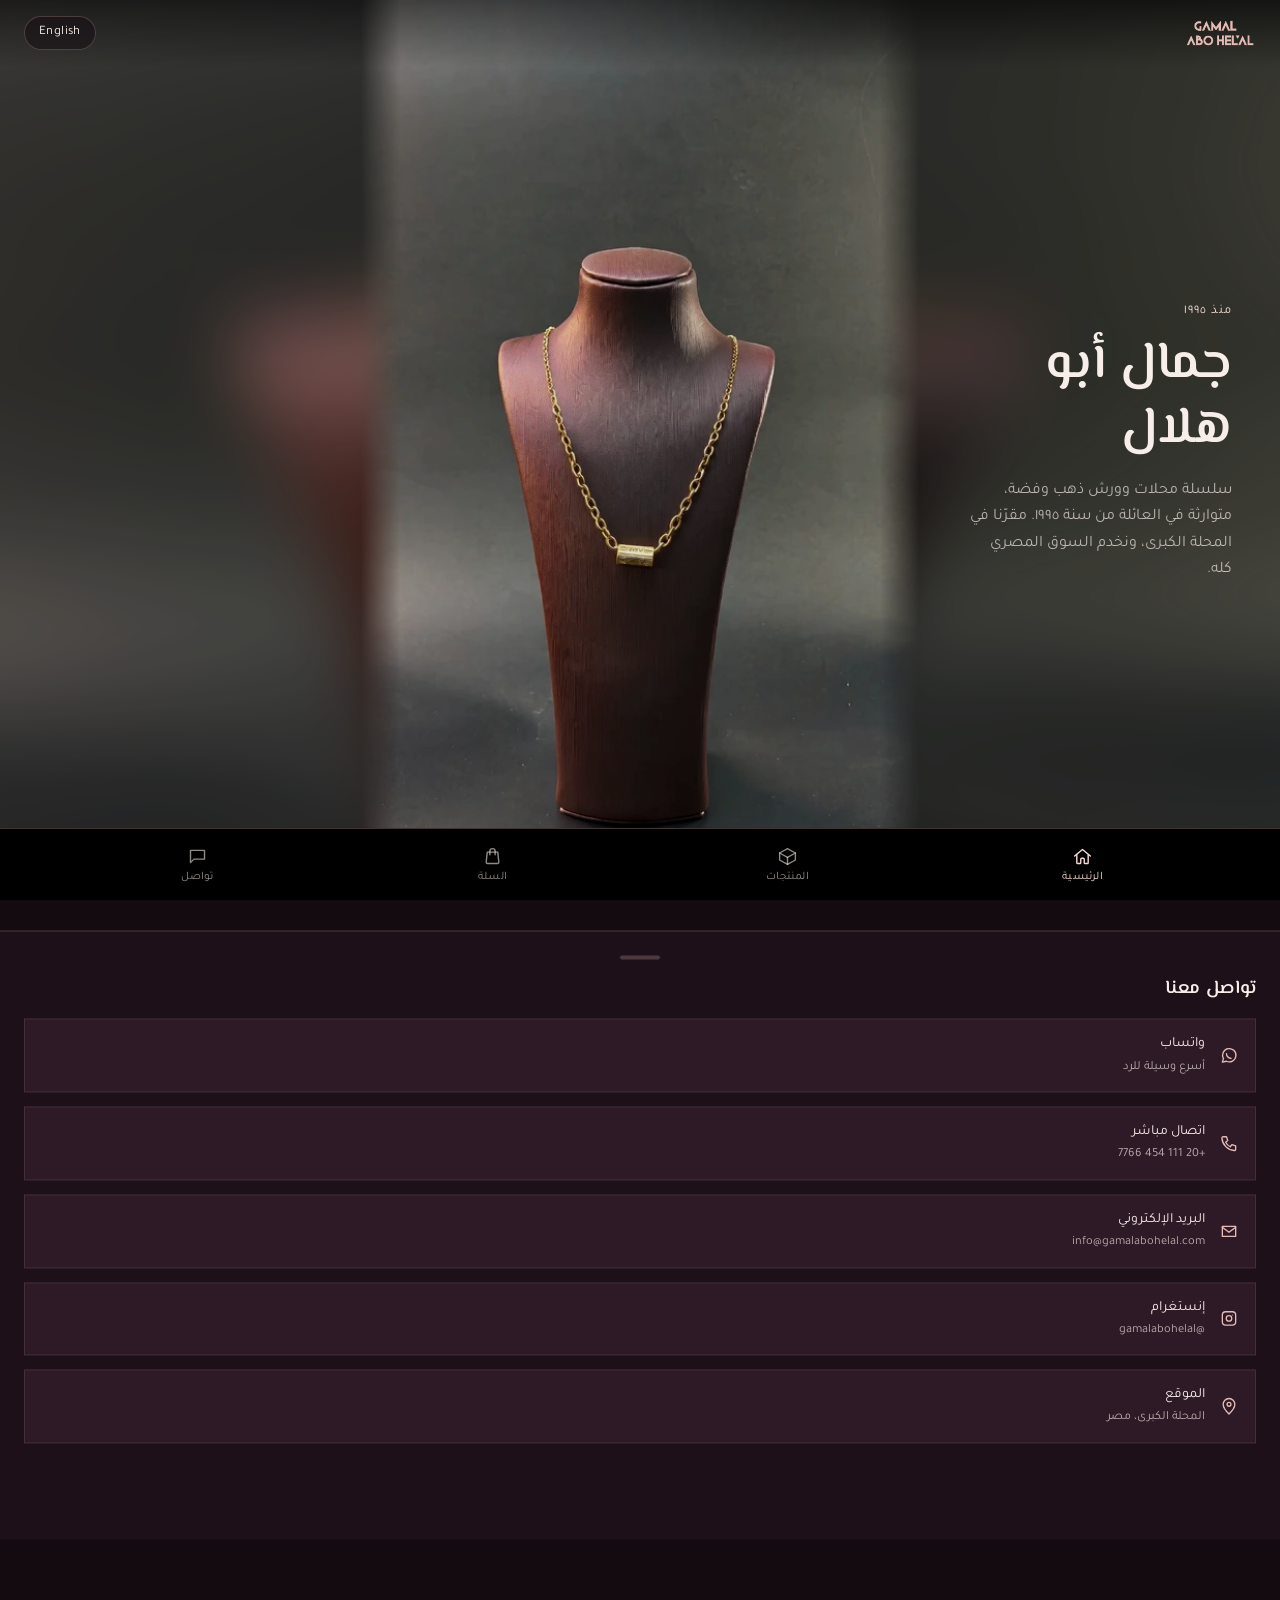
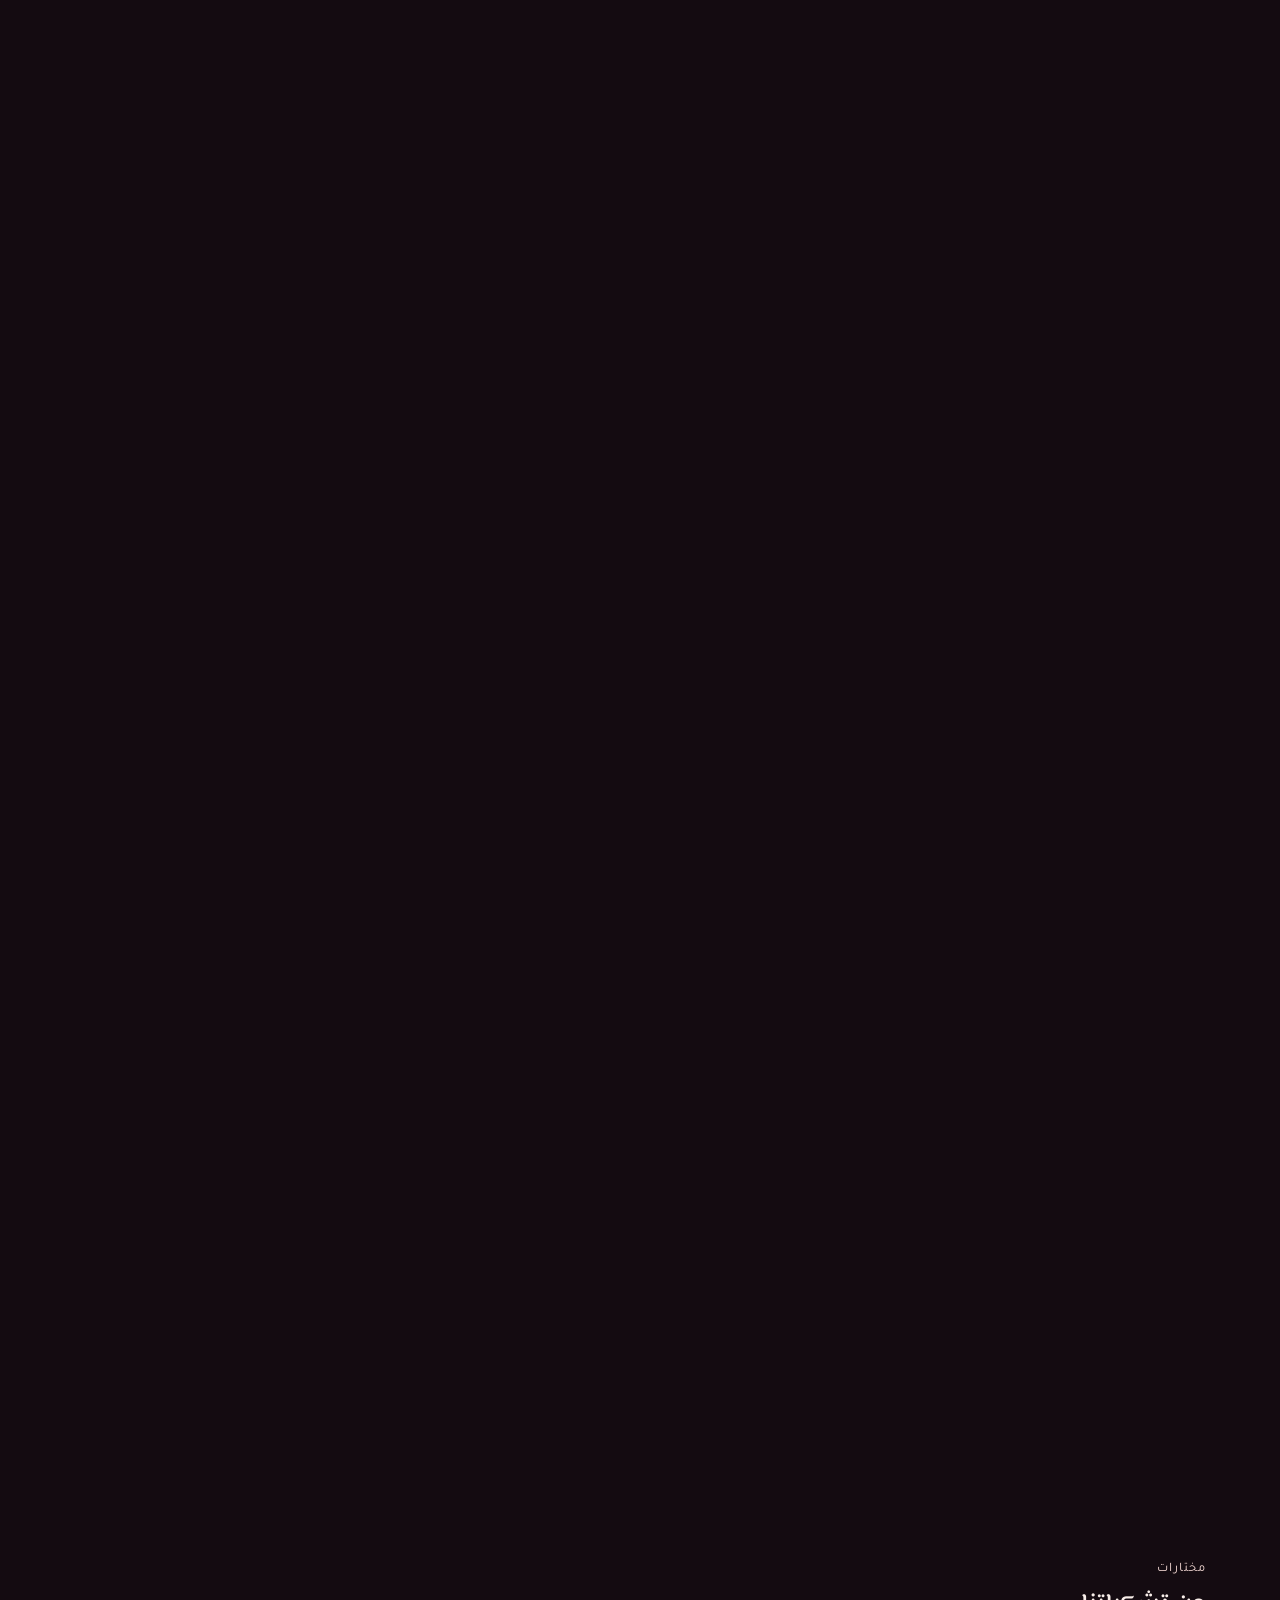
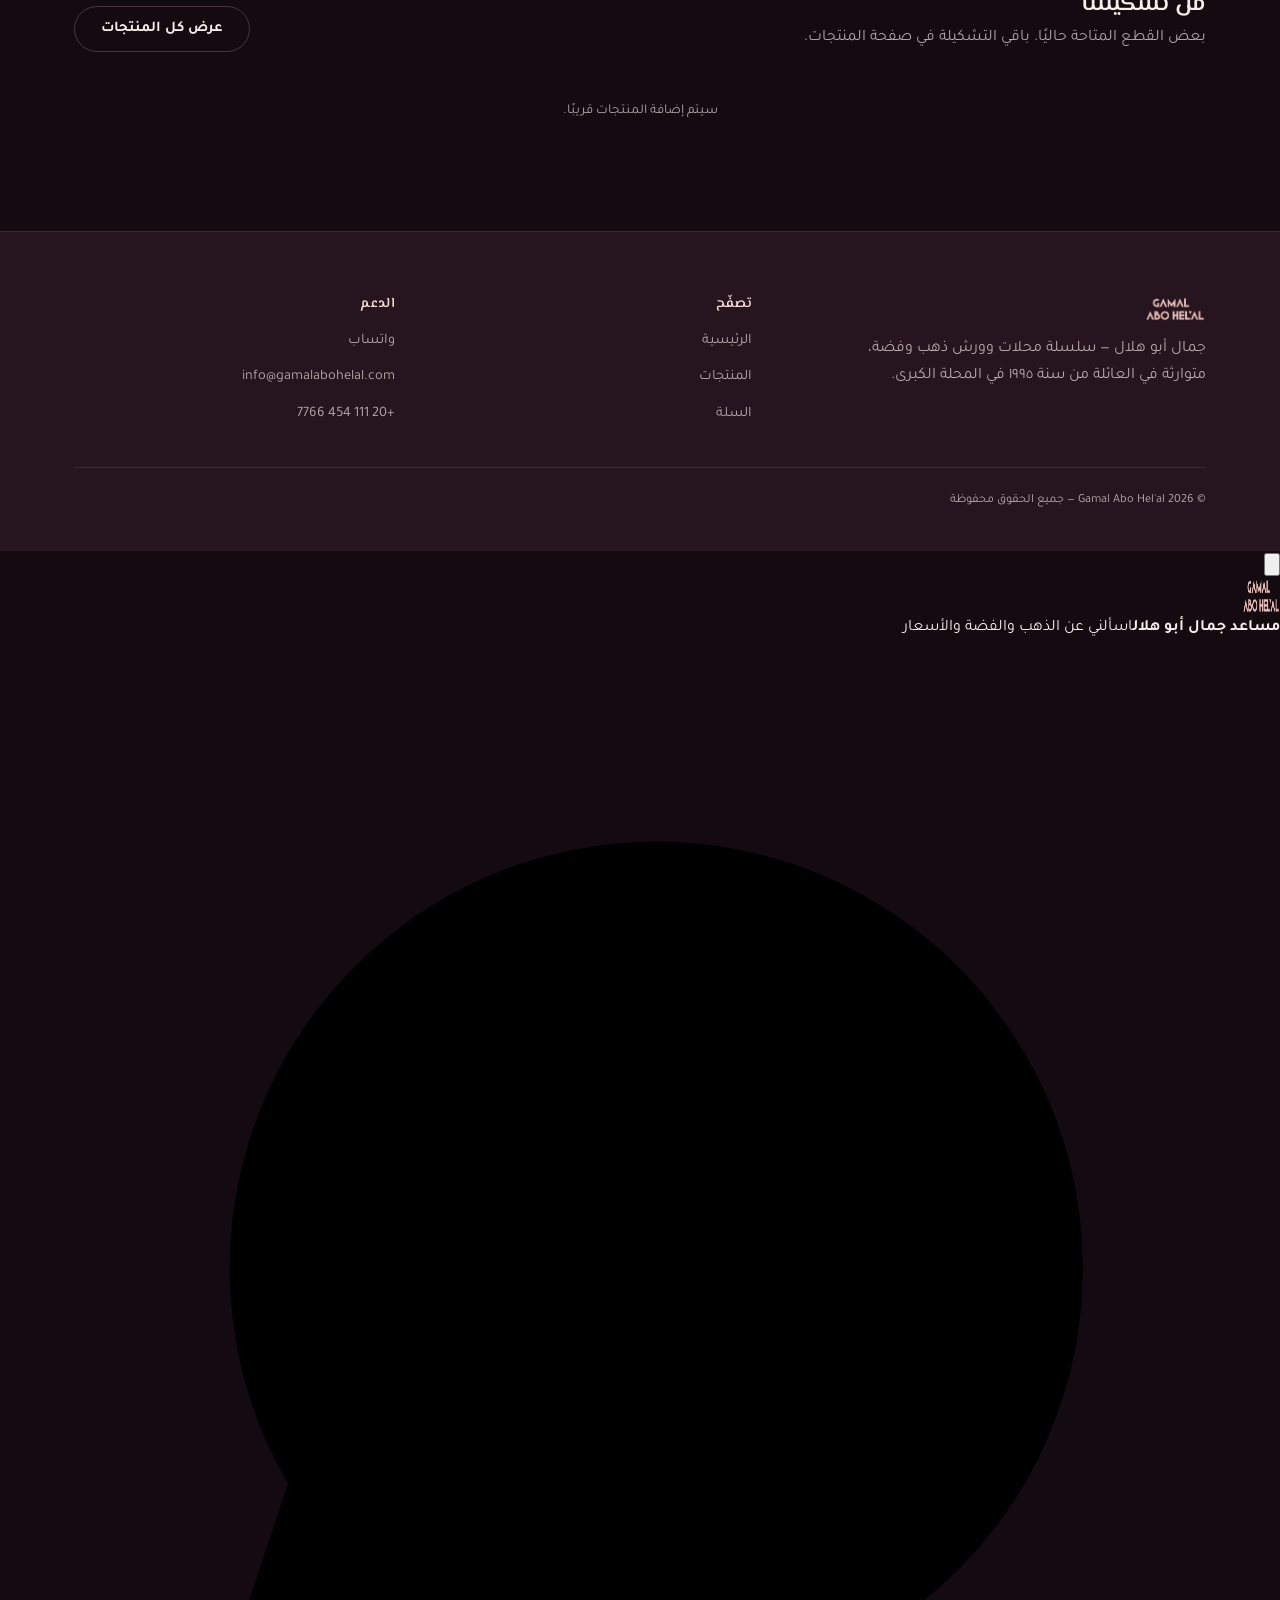
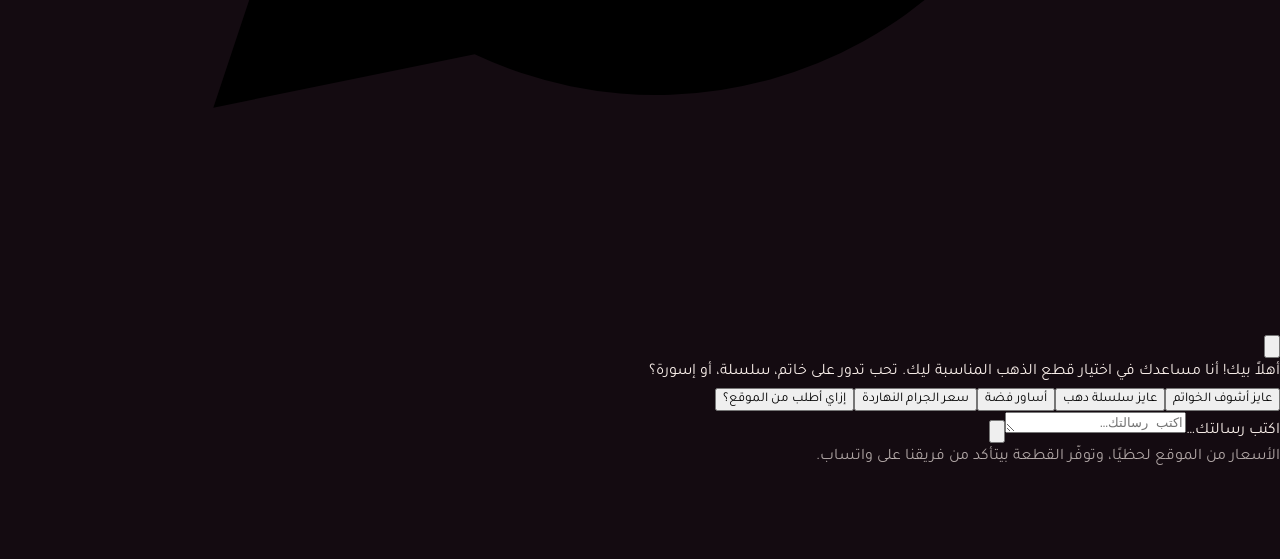
==== commit abc0af4e: "Add files via upload" ====
--- a/index.html
+++ b/index.html
@@ -7,6 +7,7 @@
 <meta name="description" content="جمال أبو هلال: سلسلة محلات وورش ذهب وفضة عائلية في المحلة الكبرى، من سنة 1995.">
 <link rel="icon" href="assets/img/logo.png">
 <link rel="stylesheet" href="css/styles.css">
+<link rel="stylesheet" href="css/chatbot.css">
 </head>
 <body data-page="home">
 
@@ -72,6 +73,7 @@
   <script src="js/cart.js"></script>
   <script src="js/main.js"></script>
   <script src="js/nav.js"></script>
+  <script src="js/chatbot.js"></script>
   <script src="js/story.js"></script>
 </body>
 </html>
--- a/css/styles.css
+++ b/css/styles.css
@@ -615,7 +615,7 @@
 }
 .page-bg video{
   width:100%; height:100%; object-fit:cover; display:block;
-  opacity:.22;               /* low opacity so products stay readable */
+  opacity:.60;               /* low opacity so products stay readable */
 }
 .page-bg::after{            /* soft darkening so text always reads well */
   content:""; position:absolute; inset:0;
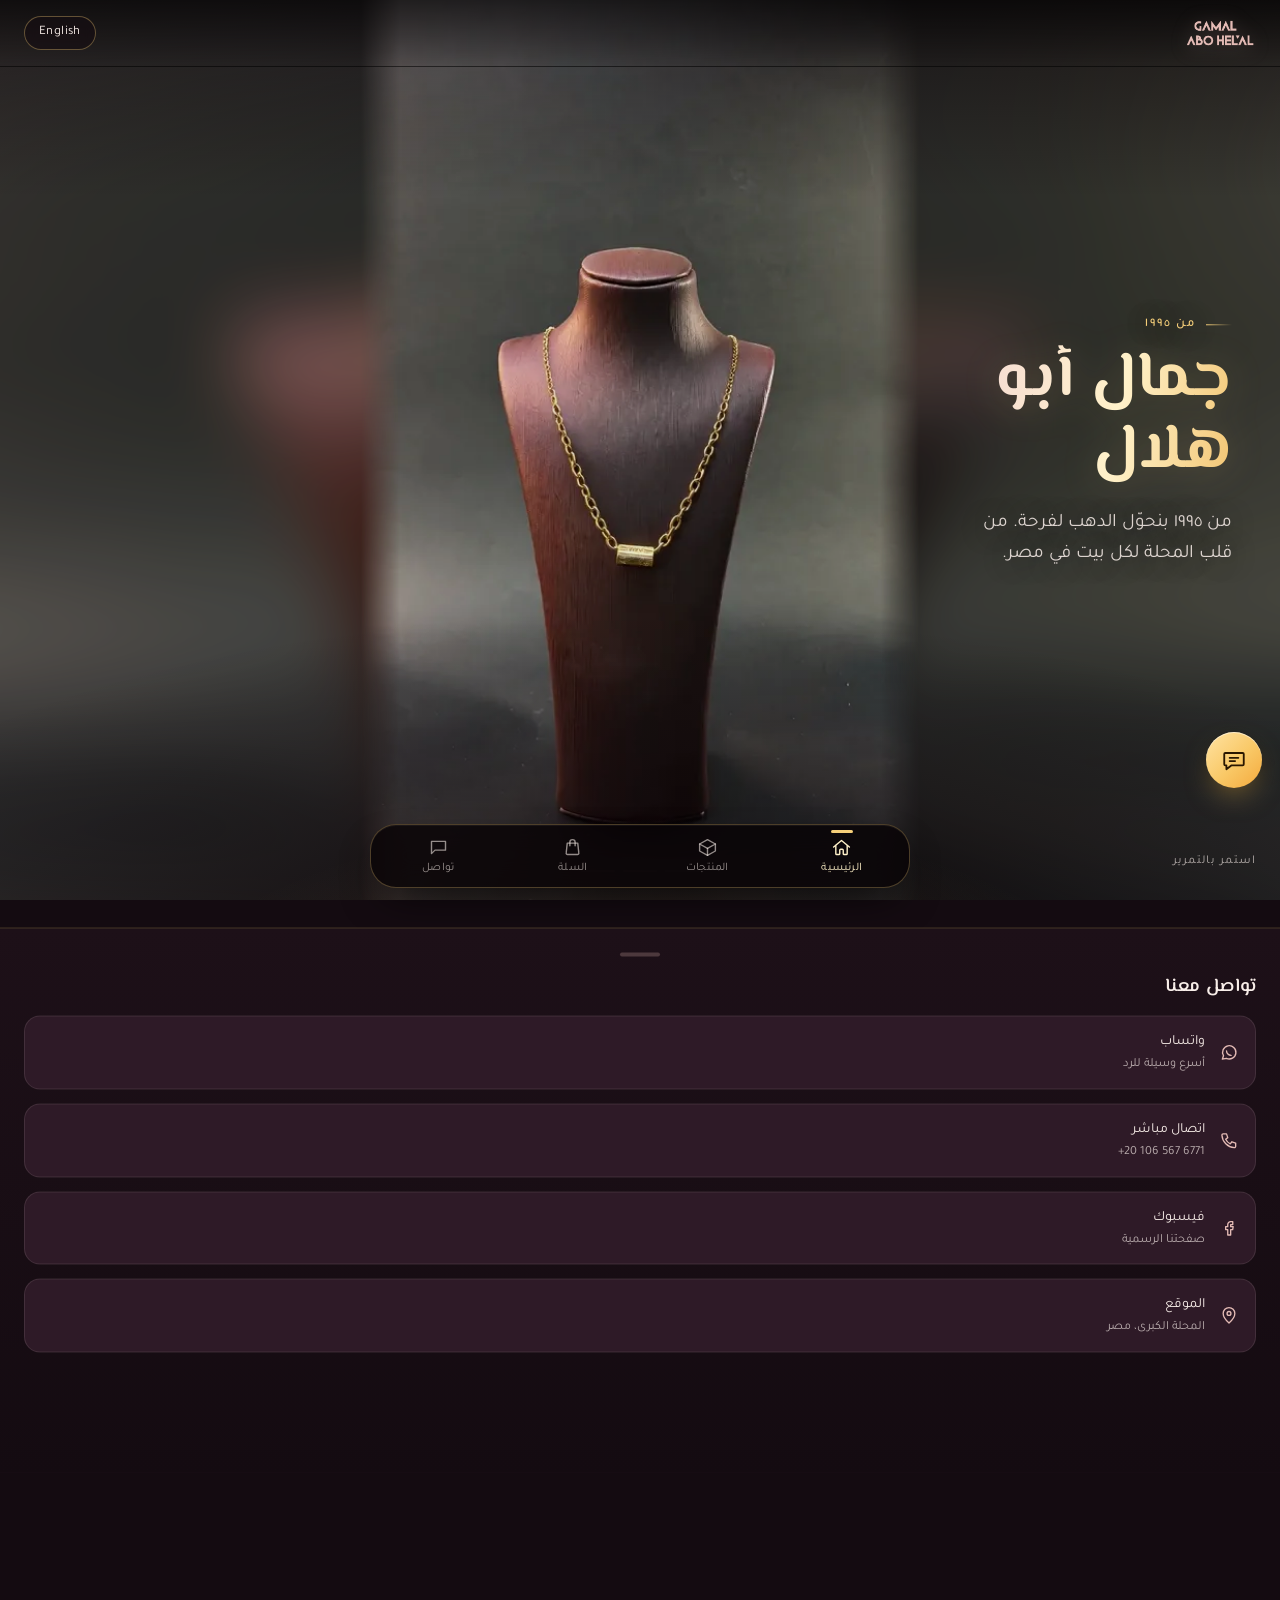
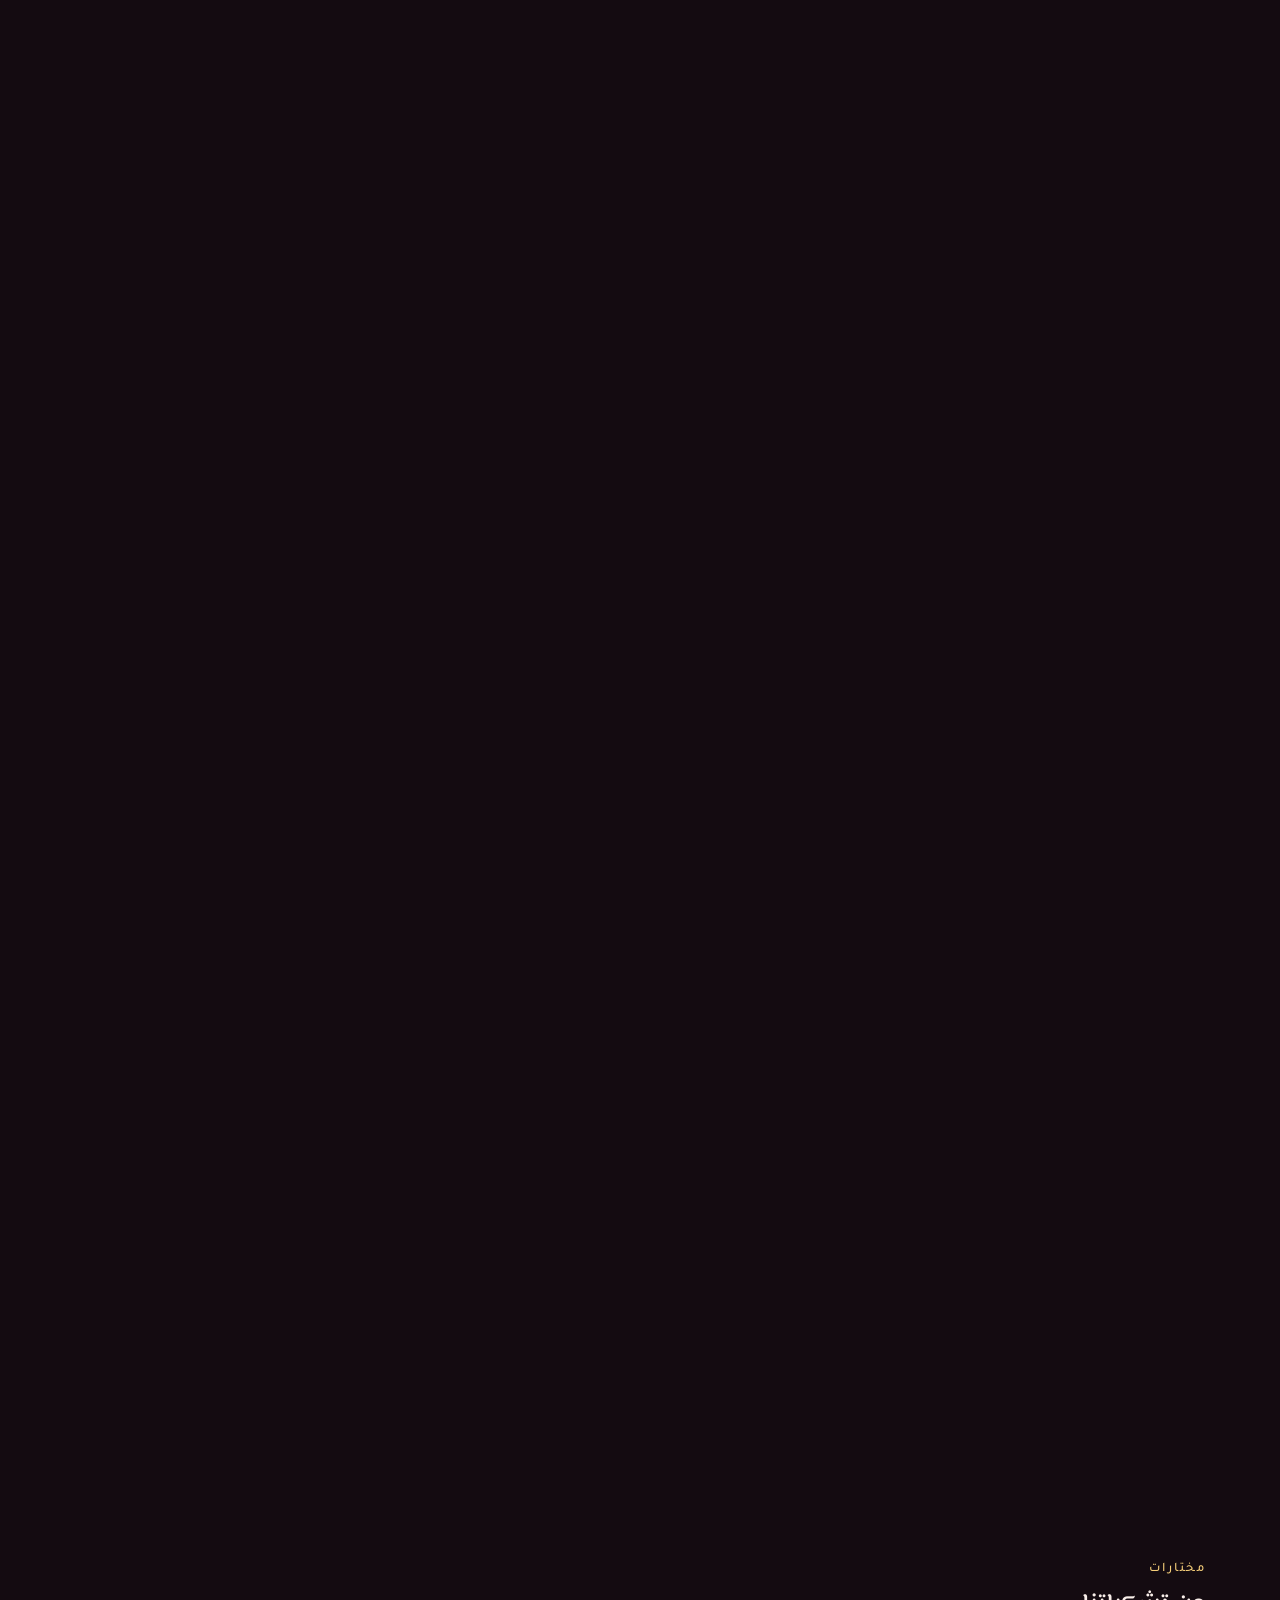
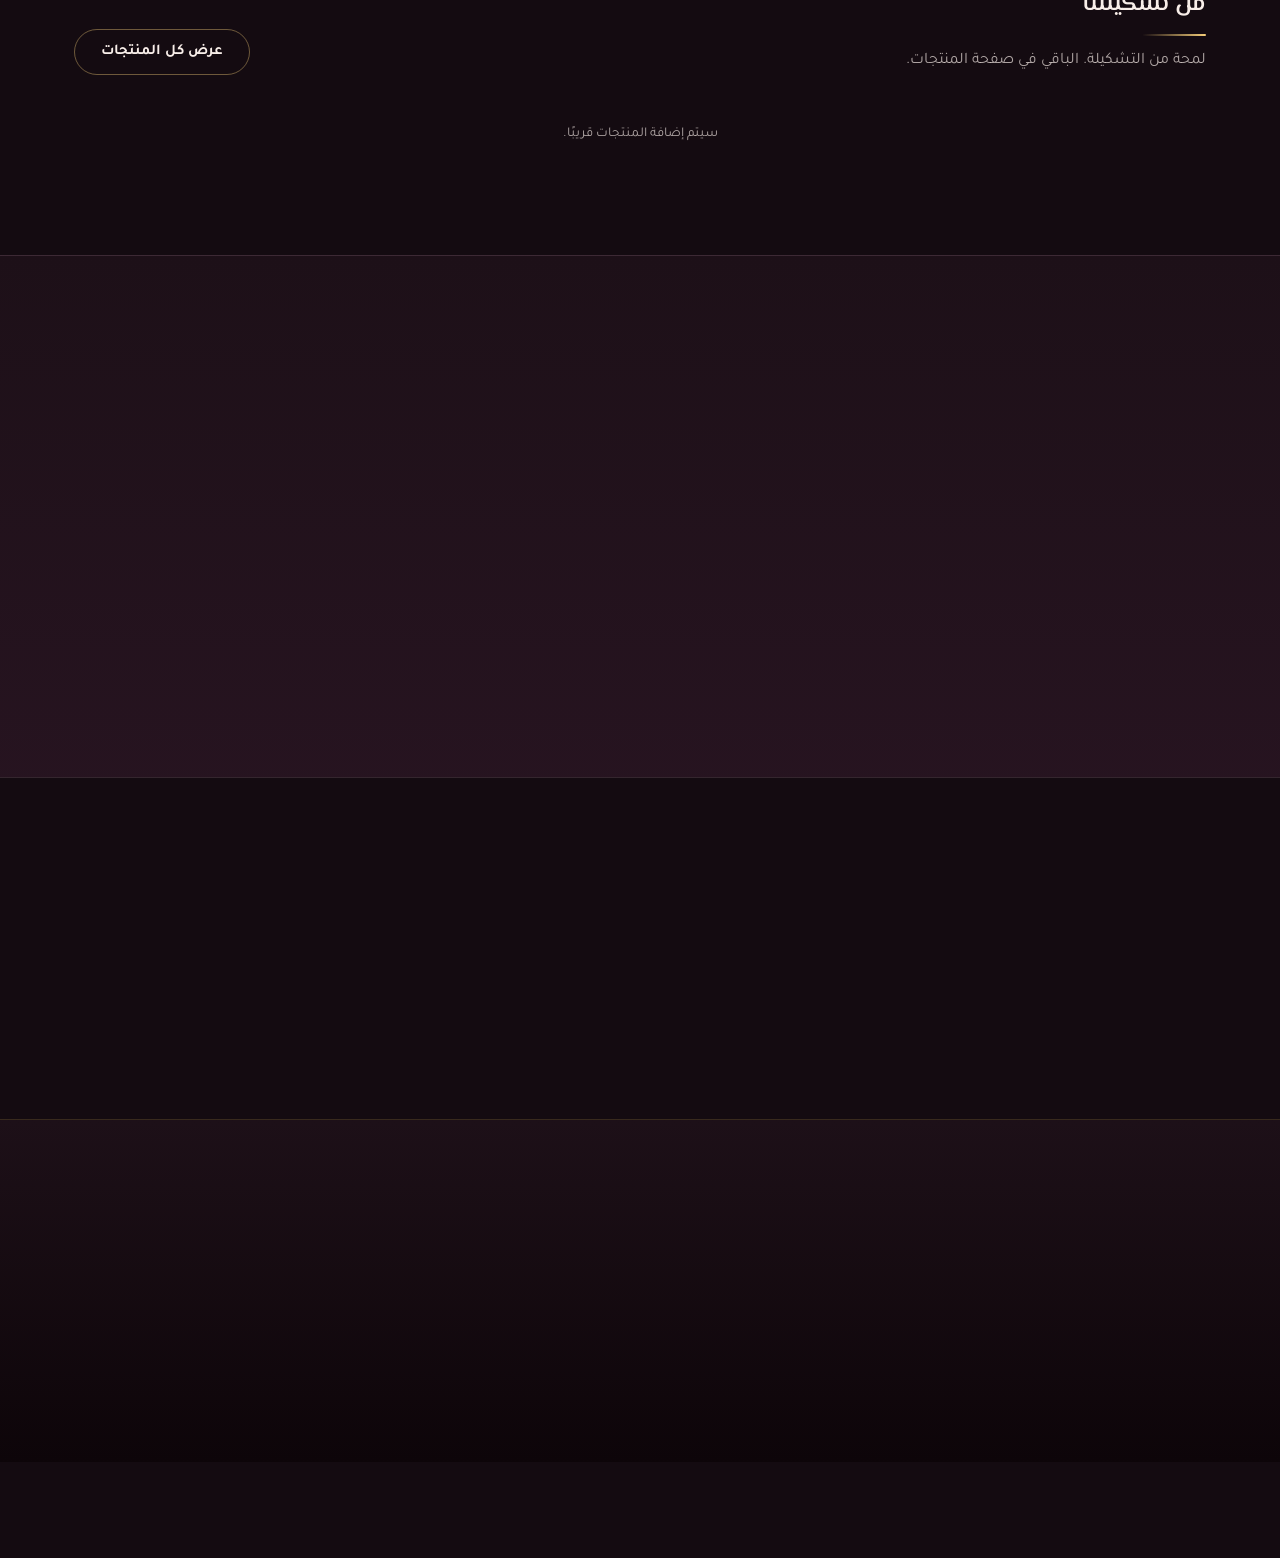
==== commit 2332866b: "Add files via upload" ====
--- a/index.html
+++ b/index.html
@@ -2,12 +2,45 @@
 <html lang="ar" dir="rtl">
 <head>
 <meta charset="UTF-8">
-<meta name="viewport" content="width=device-width, initial-scale=1.0">
-<title>جمال أبو هلال للمجوهرات | Gamal Abo Hel'al Jewelry</title>
-<meta name="description" content="جمال أبو هلال: سلسلة محلات وورش ذهب وفضة عائلية في المحلة الكبرى، من سنة 1995.">
-<link rel="icon" href="assets/img/logo.png">
+<meta name="viewport" content="width=device-width, initial-scale=1.0, viewport-fit=cover">
+<title>جمال أبو هلال للمجوهرات | ذهب وفضة في المحلة الكبرى</title>
+<meta name="description" content="جمال أبو هلال: محلات وورش ذهب وفضة في المحلة الكبرى من ١٩٩٥. سعر الجرام لحظة بلحظة، وتشكيلة خواتم وسلاسل وأساور. اطلب أونلاين.">
+<link rel="canonical" href="https://YOURDOMAIN.com/">
+<meta name="theme-color" content="#140b11">
+<meta name="robots" content="index,follow,max-image-preview:large">
+
+<meta property="og:type" content="website">
+<meta property="og:site_name" content="جمال أبو هلال للمجوهرات">
+<meta property="og:locale" content="ar_EG">
+<meta property="og:title" content="جمال أبو هلال للمجوهرات | ذهب وفضة في المحلة الكبرى">
+<meta property="og:description" content="من ١٩٩٥ بنحوّل الدهب لفرحة. سعر الجرام لحظة بلحظة، ومصنعية واضحة.">
+<meta property="og:url" content="https://YOURDOMAIN.com/">
+<meta property="og:image" content="https://YOURDOMAIN.com/assets/img/og-image.jpg">
+<meta property="og:image:width" content="1200">
+<meta property="og:image:height" content="630">
+<meta name="twitter:card" content="summary_large_image">
+
+<link rel="icon" href="assets/img/favicon-32.png" sizes="32x32" type="image/png">
+<link rel="icon" href="assets/img/logo.png" type="image/png">
+<link rel="apple-touch-icon" href="assets/img/apple-touch-icon.png">
+<link rel="manifest" href="manifest.webmanifest">
+
+<link rel="preconnect" href="https://fonts.googleapis.com">
+<link rel="preconnect" href="https://fonts.gstatic.com" crossorigin>
+<link rel="preconnect" href="https://qbndjqvtgnkcjlcatgkp.supabase.co" crossorigin>
+<link rel="preload" as="image" href="assets/img/story-sprite-1.webp" fetchpriority="high">
+<link rel="stylesheet" href="https://fonts.googleapis.com/css2?family=El+Messiri:wght@400;600;700&family=Tajawal:wght@300;400;500;700&display=swap">
 <link rel="stylesheet" href="css/styles.css">
+<link rel="stylesheet" href="css/premium.css">
 <link rel="stylesheet" href="css/chatbot.css">
+
+<script type="application/ld+json">
+{"@context":"https://schema.org","@type":"JewelryStore","name":"جمال أبو هلال للمجوهرات","alternateName":"Gamal Abo Hel'al Jewelry",
+ "url":"https://YOURDOMAIN.com/","logo":"https://YOURDOMAIN.com/assets/img/icon-512.png","image":"https://YOURDOMAIN.com/assets/img/og-image.jpg",
+ "telephone":"+201065676771","foundingDate":"1995","areaServed":"EG",
+ "address":{"@type":"PostalAddress","addressLocality":"المحلة الكبرى","addressCountry":"EG"},
+ "sameAs":["https://www.facebook.com/share/1Bom8QMPcf/"]}
+</script>
 </head>
 <body data-page="home">
 
@@ -16,47 +49,90 @@
   <!-- ============================= STORY HERO ============================= -->
   <section class="story" data-story>
     <div class="story-stage">
-      <div class="story-video-wrap" >
+      <div class="story-video-wrap">
         <canvas class="story-backdrop" data-story-backdrop></canvas>
         <canvas class="story-main" data-story-canvas></canvas>
         <div class="story-scrim"></div>
+        <div class="story-glow" aria-hidden="true"></div>
+        <div class="sparkles" data-sparkles aria-hidden="true"></div>
       </div>
 
       <div class="story-panels">
         <div class="story-panel is-active" data-act="0" data-align="start">
-          <span class="story-eyebrow" data-i18n="story.act1.eyebrow"></span>
-          <h2 data-i18n="story.act1.title"></h2>
-          <p data-i18n="story.act1.body"></p>
+          <span class="story-eyebrow" data-i18n="story.act1.eyebrow">من ١٩٩٥</span>
+          <h1 class="gold-text" data-i18n="story.act1.title">جمال أبو هلال</h1>
+          <p data-i18n="story.act1.body">من ١٩٩٥ بنحوّل الدهب لفرحة. من قلب المحلة لكل بيت في مصر.</p>
         </div>
         <div class="story-panel" data-act="1" data-align="end">
-          <span class="story-eyebrow" data-i18n="story.act2.eyebrow"></span>
-          <h2 data-i18n="story.act2.title"></h2>
-          <p data-i18n="story.act2.body"></p>
+          <span class="story-eyebrow" data-i18n="story.act2.eyebrow">ذهب وفضة</span>
+          <h2 class="gold-text" data-i18n="story.act2.title">السعر ع المكشوف</h2>
+          <p data-i18n="story.act2.body">سعر الجرام لحظة بلحظة، والمصنعية واضحة. تدفع بس اللي تشوفه.</p>
         </div>
         <div class="story-panel" data-act="2" data-align="start">
-          <span class="story-eyebrow" data-i18n="story.act3.eyebrow"></span>
-          <h2 data-i18n="story.act3.title"></h2>
-          <p data-i18n="story.act3.body"></p>
+          <span class="story-eyebrow" data-i18n="story.act3.eyebrow">اطلب أونلاين</span>
+          <h2 class="gold-text" data-i18n="story.act3.title">اختار. اطلب. خلاص.</h2>
+          <p data-i18n="story.act3.body">ضيف قطعتك للسلة، وفريقنا يكلمك يأكد ويرتّب التوصيل.</p>
         </div>
       </div>
 
       <div class="story-progress"><span data-p="0"></span><span data-p="1"></span><span data-p="2"></span></div>
-      <div class="scroll-cue" data-i18n="story.cue"></div>
+      <div class="scroll-cue" data-i18n="story.cue">استمر بالتمرير</div>
+    </div>
+  </section>
+
+  <!-- ============================= LIVE GRAM PRICE ============================= -->
+  <section class="rate-band" id="rate-band" hidden>
+    <div class="container rate-inner">
+      <div class="rate-title">
+        <span class="live-dot" aria-hidden="true"></span>
+        <strong data-i18n="home.rateTitle">سعر الجرام النهاردة</strong>
+        <small data-i18n="home.rateNote">بيتحدّث تلقائي كل ٣٠ دقيقة</small>
+      </div>
+      <div class="rate-items" id="rate-items"></div>
     </div>
   </section>
 
   <!-- ============================= FEATURED PRODUCTS ============================= -->
   <section class="section">
     <div class="container">
-      <div class="section-head" style="max-width:none; display:flex; align-items:flex-end; justify-content:space-between; gap:20px; flex-wrap:wrap;">
+      <div class="section-head section-head--row reveal">
         <div>
-          <span class="story-eyebrow" data-i18n="home.productsEyebrow"></span>
-          <h2 data-i18n="home.productsTitle" style="margin-bottom:.2em;"></h2>
-          <p data-i18n="home.productsBody" style="margin:0;"></p>
+          <span class="story-eyebrow" data-i18n="home.productsEyebrow">مختارات</span>
+          <h2 data-i18n="home.productsTitle">من تشكيلتنا</h2>
+          <p data-i18n="home.productsBody">لمحة من التشكيلة. الباقي في صفحة المنتجات.</p>
         </div>
-        <a href="products.html" class="btn btn--ghost" data-i18n="home.viewAll"></a>
+        <a href="products.html" class="btn btn--ghost" data-i18n="home.viewAll">عرض كل المنتجات</a>
       </div>
       <div class="product-grid" id="featured-products"></div>
+    </div>
+  </section>
+
+  <!-- ============================= WHY US ============================= -->
+  <section class="section section--alt why">
+    <div class="container">
+      <div class="section-head reveal">
+        <span class="story-eyebrow" data-i18n="home.whyEyebrow">ليه إحنا</span>
+        <h2 data-i18n="home.whyTitle">ذهب تثق فيه. سعر تفهمه.</h2>
+      </div>
+      <div class="why-grid">
+        <article class="why-card reveal"><span class="why-num">01</span><h3 data-i18n="home.why1t">عيلة في الدهب من ١٩٩٥</h3><p data-i18n="home.why1d">محلات وورش في المحلة الكبرى، وسمعتنا هي أغلى حاجة عندنا.</p></article>
+        <article class="why-card reveal"><span class="why-num">02</span><h3 data-i18n="home.why2t">سعر مفهوم</h3><p data-i18n="home.why2d">الوزن × سعر الجرام النهاردة + مصنعية واضحة. من غير مفاجآت.</p></article>
+        <article class="why-card reveal"><span class="why-num">03</span><h3 data-i18n="home.why3t">طلبك في دقيقة</h3><p data-i18n="home.why3d">اختار من الموقع، وكمّل معانا على واتساب أو بالتليفون.</p></article>
+      </div>
+    </div>
+  </section>
+
+  <!-- ============================= CONTACT CTA ============================= -->
+  <section class="section cta">
+    <div class="container cta-inner reveal">
+      <div>
+        <h2 data-i18n="home.ctaTitle">عندك سؤال؟ إحنا قريبين.</h2>
+        <p data-i18n="home.ctaBody">كلّمنا واتساب أو اتصال، ونساعدك تختار القطعة المناسبة.</p>
+      </div>
+      <div class="cta-actions">
+        <a class="btn btn--solid" data-wa-link href="#" target="_blank" rel="noopener noreferrer" data-i18n="contact.whatsapp">واتساب</a>
+        <a class="btn btn--ghost" data-phone-link href="#" data-i18n="home.ctaCall">اتصل بينا</a>
+      </div>
     </div>
   </section>
 
@@ -73,6 +149,7 @@
   <script src="js/cart.js"></script>
   <script src="js/main.js"></script>
   <script src="js/nav.js"></script>
+  <script src="js/fx.js"></script>
   <script src="js/chatbot.js"></script>
   <script src="js/story.js"></script>
 </body>
--- a/css/styles.css
+++ b/css/styles.css
@@ -2,7 +2,6 @@
    Gamal Abo Hel'al — Fine Gold Jewelry
    Design tokens
    ========================================================================== */
-@import url('https://fonts.googleapis.com/css2?family=El+Messiri:wght@400;500;600;700&family=Tajawal:wght@300;400;500;700&display=swap');
 
 :root{
   --ink:        #140b11;   /* deep plum-black */
@@ -174,7 +173,7 @@
   margin-bottom:10px;
   display:block;
 }
-.story-panel h2{
+.story-panel h1, .story-panel h2{
   font-size:clamp(28px,5vw,52px);
   max-width:14ch;
   margin-bottom:.3em;
@@ -200,7 +199,7 @@
   .story-panel.is-active{ transform:translateY(-50%); }
   .story-panel[data-align="start"]{ inset-inline-start:0; }
   .story-panel[data-align="end"]{ inset-inline-end:0; }
-  .story-panel h2{ max-width:none; }
+  .story-panel h1, .story-panel h2{ max-width:none; }
 }
 
 .story-progress{
@@ -615,7 +614,7 @@
 }
 .page-bg video{
   width:100%; height:100%; object-fit:cover; display:block;
-  opacity:.60;               /* low opacity so products stay readable */
+  opacity:.22;               /* low opacity so products stay readable */
 }
 .page-bg::after{            /* soft darkening so text always reads well */
   content:""; position:absolute; inset:0;
--- a/css/premium.css
+++ b/css/premium.css
@@ -0,0 +1,254 @@
+/* ==========================================================================
+   PREMIUM LAYER — loads after styles.css. Same palette, richer shades, gentle motion.
+   Everything animated uses only transform/opacity (GPU-cheap) and is switched off for
+   "reduce motion". Edit the tokens right below to re-tone the whole site.
+   ========================================================================== */
+:root{
+  /* tonal shades of the brand plum + blush + a champagne gold */
+  --plum-950:#0d0509;  --plum-900:#140b11;  --plum-800:#1d1018;  --plum-700:#2a1523;  --plum-600:#3d1d31;  --plum-500:#592941;
+  --blush-300:#f5dad5; --blush-400:#edcbc5; --blush-500:#e4bbb5; --blush-700:#b98a86;
+  --gold-100:#fff1c9;  --gold-300:#f6cf7a;  --gold-500:#e0a94a;  --gold-700:#a8741f;
+  --gold-text: linear-gradient(100deg,#f5dad5 0%,#fff1c9 26%,#f1c068 48%,#fff1c9 70%,#f5dad5 100%);
+  --hair: linear-gradient(135deg,rgba(246,207,122,.55),rgba(228,187,181,.18) 45%,rgba(246,207,122,.32));
+  --nav-h: 96px;
+  --ease-out: cubic-bezier(.16,1,.3,1);
+}
+html{ scroll-padding-top:84px; }
+body{
+  background:
+    radial-gradient(900px 520px at 85% -8%, rgba(89,41,65,.55), transparent 70%),
+    radial-gradient(700px 480px at 0% 40%, rgba(61,29,49,.38), transparent 70%),
+    var(--plum-900);
+  background-attachment:fixed;
+}
+html{ scrollbar-width:thin; scrollbar-color:#59304a var(--plum-900); }
+::selection{ background:var(--gold-300); color:#2a1700; }
+
+/* ---------- gold shimmer headline ---------- */
+.gold-text{
+  background:var(--gold-text); background-size:230% 100%;
+  -webkit-background-clip:text; background-clip:text; -webkit-text-fill-color:transparent; color:transparent;
+  animation:goldShine 9s linear infinite;
+  text-shadow:none; filter:drop-shadow(0 2px 18px rgba(246,207,122,.18));
+}
+@keyframes goldShine{ from{ background-position:200% 0 } to{ background-position:-30% 0 } }
+
+/* ---------- header: transparent → glass ---------- */
+.topbar{ transition:background .35s var(--ease), backdrop-filter .35s, border-color .35s, padding .35s var(--ease); border-bottom:1px solid transparent; }
+.topbar.is-scrolled{
+  background:rgba(20,11,17,.74); -webkit-backdrop-filter:blur(14px) saturate(1.2); backdrop-filter:blur(14px) saturate(1.2);
+  border-bottom-color:rgba(228,187,181,.16); padding-block:10px;
+}
+.brand-mark img{ filter:drop-shadow(0 2px 10px rgba(228,187,181,.25)); }
+.lang-toggle{ background:rgba(20,11,17,.55); border-color:rgba(246,207,122,.35); }
+.lang-toggle:hover{ box-shadow:0 0 0 4px rgba(246,207,122,.08); }
+
+/* ---------- hero ---------- */
+.story-scrim{
+  background:
+    radial-gradient(120% 70% at 50% 110%, rgba(13,5,9,.92) 0%, rgba(13,5,9,0) 60%),
+    linear-gradient(to bottom, rgba(13,5,9,.55) 0%, rgba(13,5,9,0) 22%),
+    rgba(0,0,0,.08);
+}
+.story-glow{
+  position:absolute; inset:auto 0 -20% 0; height:60%; z-index:2; pointer-events:none;
+  background:radial-gradient(60% 70% at 50% 100%, rgba(246,207,122,.16), transparent 70%);
+}
+.story-panel{ text-shadow:0 2px 24px rgba(13,5,9,.65); transition-duration:.8s; transition-timing-function:var(--ease-out); }
+.story-panel h1, .story-panel h2{ font-size:clamp(34px,6.4vw,64px); line-height:1.12; font-weight:700; }
+.story-panel p{ font-size:clamp(16px,2.1vw,19px); color:rgba(248,238,233,.86); max-width:34ch; }
+.story-eyebrow{
+  display:inline-flex; align-items:center; gap:10px; color:var(--gold-300); font-size:13px; letter-spacing:.14em; font-weight:500;
+}
+.story-eyebrow::before{ content:""; width:26px; height:1px; background:linear-gradient(90deg,transparent,var(--gold-300)); }
+[dir="rtl"] .story-eyebrow::before{ background:linear-gradient(270deg,transparent,var(--gold-300)); }
+.story-progress span{ background:rgba(248,238,233,.22); height:2px; }
+.story-progress span::after{ background:linear-gradient(90deg,var(--gold-300),var(--gold-100)); }
+
+.sparkles{ position:absolute; inset:0; z-index:3; pointer-events:none; overflow:hidden; }
+.sparkles i{
+  position:absolute; width:14px; height:14px; opacity:0; transform:scale(var(--s,1));
+  background:radial-gradient(circle,#fff6d6 0 18%,rgba(246,207,122,.55) 19% 38%,transparent 62%);
+  clip-path:polygon(50% 0,60% 40%,100% 50%,60% 60%,50% 100%,40% 60%,0 50%,40% 40%);
+  animation:twinkle 8s ease-in-out infinite; will-change:transform,opacity;
+}
+@keyframes twinkle{
+  0%,100%{ opacity:0; transform:translateY(8px) scale(calc(var(--s,1)*.4)) rotate(0deg); }
+  45%{ opacity:.9; transform:translateY(-10px) scale(var(--s,1)) rotate(45deg); }
+  70%{ opacity:.25; transform:translateY(-24px) scale(calc(var(--s,1)*.7)) rotate(90deg); }
+}
+
+/* ---------- live gram-price band ---------- */
+.rate-band{
+  position:relative; z-index:2;
+  background:linear-gradient(180deg,rgba(42,21,35,.92),rgba(29,16,24,.96));
+  border-block:1px solid rgba(246,207,122,.18);
+  box-shadow:0 -30px 60px -40px rgba(246,207,122,.25) inset;
+}
+.rate-band[hidden]{ display:none; }
+.rate-band--page{ margin-top:-1px; background:rgba(29,16,24,.78); -webkit-backdrop-filter:blur(8px); backdrop-filter:blur(8px); }
+.rate-inner{ display:flex; align-items:center; justify-content:space-between; gap:14px 28px; flex-wrap:wrap; padding-block:16px; }
+.rate-title{ display:flex; align-items:center; gap:10px; flex-wrap:wrap; }
+.rate-title strong{ font-family:var(--font-display); font-size:17px; color:var(--blush-300); font-weight:600; }
+.rate-title small{ color:var(--cream-dim); font-size:12px; }
+.live-dot{ width:9px; height:9px; border-radius:50%; background:#6fe39a; box-shadow:0 0 0 0 rgba(111,227,154,.55); animation:livePulse 2.2s ease-out infinite; }
+@keyframes livePulse{ 70%{ box-shadow:0 0 0 9px rgba(111,227,154,0) } 100%{ box-shadow:0 0 0 0 rgba(111,227,154,0) } }
+.rate-items{ display:flex; gap:10px; flex-wrap:wrap; }
+.rate-chip{
+  display:flex; align-items:baseline; gap:8px; padding:8px 16px; border-radius:999px;
+  background:rgba(228,187,181,.08); border:1px solid rgba(246,207,122,.22);
+}
+.rate-chip span{ font-size:13px; color:var(--cream-dim); }
+.rate-chip b{ font-family:var(--font-display); font-size:19px; color:var(--gold-100); font-weight:600; letter-spacing:.01em; }
+.rate-chip em{ font-style:normal; font-size:12px; color:var(--blush-500); }
+@media (max-width:600px){ .rate-items{ width:100%; } .rate-chip{ flex:1 1 calc(50% - 10px); justify-content:center; } }
+
+/* ---------- sections ---------- */
+.section-head h2, .page-hero h1{ letter-spacing:0; }
+.section-head h2::after{
+  content:""; display:block; width:64px; height:2px; margin-top:14px;
+  background:linear-gradient(90deg,var(--gold-300),transparent); border-radius:2px;
+}
+[dir="rtl"] .section-head h2::after{ background:linear-gradient(270deg,var(--gold-300),transparent); }
+.section-head--row{ max-width:none; display:flex; align-items:flex-end; justify-content:space-between; gap:20px; flex-wrap:wrap; }
+.section-head--row p{ margin:0; }
+.section--alt{ background:linear-gradient(180deg,var(--plum-800),var(--plum-700) 140%); }
+.page-hero{ position:relative; z-index:1; border-bottom:1px solid rgba(246,207,122,.12); }
+.page-hero-body{ max-width:52ch; }
+.why, .cta, .footer{ content-visibility:auto; contain-intrinsic-size:auto 520px; }
+
+/* scroll reveal (a 3s safety net makes sure nothing stays hidden if scripts fail) */
+.reveal{ opacity:0; transform:translateY(26px); transition:opacity .9s var(--ease-out) var(--d,0ms), transform .9s var(--ease-out) var(--d,0ms); animation:revealSafe 0s 3.5s forwards; }
+.reveal.is-in{ opacity:1; transform:none; }
+@keyframes revealSafe{ to{ opacity:1; transform:none; } }
+
+/* ---------- product cards: arched photo frame + gold hairline ---------- */
+.product-grid{ gap:28px; }
+.product-card{
+  border:1px solid transparent; border-radius:30px;
+  background:
+    linear-gradient(180deg,#2e1a27 0%,#22111c 100%) padding-box,
+    var(--hair) border-box;
+  box-shadow:0 22px 40px -26px rgba(0,0,0,.85);
+  transition:transform .5s var(--ease-out), box-shadow .5s var(--ease-out);
+  animation:cardIn .8s var(--ease-out) both; animation-delay:calc(var(--i,0) * 70ms);
+}
+.product-card:nth-child(1){--i:0}.product-card:nth-child(2){--i:1}.product-card:nth-child(3){--i:2}.product-card:nth-child(4){--i:3}
+.product-card:nth-child(5){--i:4}.product-card:nth-child(6){--i:5}.product-card:nth-child(7){--i:6}.product-card:nth-child(8){--i:7}
+.product-card:nth-child(n+9){--i:8}
+@keyframes cardIn{ from{ opacity:0; transform:translateY(28px) scale(.97); } to{ opacity:1; transform:none; } }
+@media (hover:hover){
+  .product-card:hover{ transform:translateY(-8px); box-shadow:0 34px 60px -28px rgba(0,0,0,.9), 0 0 0 1px rgba(246,207,122,.25), 0 0 46px -14px rgba(246,207,122,.28); }
+  .product-card:hover .slide img{ transform:scale(1.06); }
+}
+.product-media{ margin:12px 12px 0; border-radius:999px 999px 22px 22px; box-shadow:inset 0 0 0 1px rgba(246,207,122,.25); }
+.slide img{ transition:opacity .45s var(--ease), transform 1.1s var(--ease-out); will-change:transform; }
+.product-body{ padding:18px 22px 22px; }
+.product-body h3{ font-size:18px; }
+.product-price{
+  background:linear-gradient(135deg,rgba(246,207,122,.16),rgba(228,187,181,.08)); border-color:rgba(246,207,122,.35);
+  color:var(--gold-100); font-weight:600; letter-spacing:.01em;
+}
+.product-card.is-pinned{ box-shadow:0 0 0 2px var(--gold-300), 0 0 60px -10px rgba(246,207,122,.5); }
+
+/* ---------- buttons: calm gold with a sweep of light ---------- */
+.btn--solid{ position:relative; overflow:hidden; background:linear-gradient(135deg,#fff0c4 0%,#f6cf7a 48%,#e0a94a 100%); }
+.btn--solid::after{
+  content:""; position:absolute; inset:0; transform:translateX(-120%) skewX(-20deg);
+  background:linear-gradient(90deg,transparent,rgba(255,255,255,.55),transparent); transition:transform .8s var(--ease-out);
+}
+@media (hover:hover){ .btn--solid:hover::after{ transform:translateX(120%) skewX(-20deg); } }
+.btn--ghost{ border-color:rgba(246,207,122,.4); }
+.btn--ghost:hover{ background:rgba(246,207,122,.08); border-color:var(--gold-300); color:var(--gold-100); }
+.chip{ border-color:rgba(228,187,181,.28); }
+.chip.is-active{ background:linear-gradient(135deg,#fff0c4,#f6cf7a 55%,#e0a94a); }
+
+/* ---------- why us ---------- */
+.why-grid{ display:grid; grid-template-columns:repeat(auto-fit,minmax(250px,1fr)); gap:22px; }
+.why-card{
+  position:relative; padding:30px 26px 28px; border-radius:26px;
+  background:linear-gradient(160deg,rgba(61,29,49,.65),rgba(29,16,24,.7));
+  border:1px solid rgba(246,207,122,.16);
+  transition:transform .5s var(--ease-out), border-color .5s, box-shadow .5s;
+}
+@media (hover:hover){ .why-card:hover{ transform:translateY(-6px); border-color:rgba(246,207,122,.4); box-shadow:0 26px 50px -30px rgba(246,207,122,.35); } }
+.why-num{
+  display:block; font-family:var(--font-display); font-size:44px; line-height:1; margin-bottom:14px; font-weight:700;
+  background:var(--gold-text); -webkit-background-clip:text; background-clip:text; -webkit-text-fill-color:transparent; color:transparent; opacity:.9;
+}
+.why-card h3{ font-size:20px; margin-bottom:.4em; }
+.why-card p{ margin:0; font-size:15px; }
+
+/* ---------- call-to-action panel ---------- */
+.cta{ padding-block:72px 96px; }
+.cta-inner{
+  display:flex; align-items:center; justify-content:space-between; gap:28px 40px; flex-wrap:wrap;
+  padding:44px clamp(24px,5vw,56px); border-radius:34px;
+  background:
+    radial-gradient(500px 240px at 90% 0%, rgba(246,207,122,.16), transparent 70%),
+    linear-gradient(135deg,var(--plum-600),var(--plum-800) 70%) padding-box,
+    var(--hair) border-box;
+  border:1px solid transparent;
+}
+.cta h2{ font-size:clamp(26px,4vw,38px); margin-bottom:.25em; }
+.cta p{ margin:0; max-width:44ch; }
+.cta-actions{ display:flex; gap:12px; flex-wrap:wrap; }
+
+/* ---------- footer ---------- */
+.footer{ background:linear-gradient(180deg,var(--plum-800),var(--plum-950)); border-top:1px solid rgba(246,207,122,.18); position:relative; z-index:1; padding-bottom:calc(40px + 24px); }
+.footer-about{ max-width:38ch; }
+.sheet-title{ margin-bottom:18px; }
+.mt6{ margin-top:6px; } .mt14{ margin-top:14px; } .small{ font-size:12.5px; }
+.hp{ position:absolute !important; inset-inline-start:-9999px; width:1px; height:1px; opacity:0; pointer-events:none; }
+
+/* ---------- floating bottom navigation ---------- */
+.bottom-nav{
+  inset-inline:12px; margin-inline:auto; max-width:540px; height:64px;
+  bottom:calc(12px + env(safe-area-inset-bottom, 0px));
+  border-radius:26px; border:1px solid rgba(246,207,122,.28);
+  background:rgba(8,3,6,.82); -webkit-backdrop-filter:blur(16px) saturate(1.3); backdrop-filter:blur(16px) saturate(1.3);
+  box-shadow:0 18px 40px -14px rgba(0,0,0,.85), inset 0 1px 0 rgba(255,255,255,.05);
+}
+.nav-item{ transition:color .3s var(--ease); }
+.nav-item::before{
+  content:""; position:absolute; top:5px; width:22px; height:3px; border-radius:3px; background:var(--gold-300);
+  transform:scaleX(0); transition:transform .4s var(--ease-out);
+}
+.nav-item.is-active::before{ transform:scaleX(1); }
+.nav-item.is-active{ color:var(--gold-100); }
+.nav-item .badge{ background:var(--gold-300); color:#2a1700; }
+
+/* drawer / sheet polish */
+.drawer, .sheet{ background:linear-gradient(180deg,var(--plum-800),var(--plum-900)); border-color:rgba(246,207,122,.22); }
+.contact-row{ border-radius:16px; transition:border-color .3s, transform .3s var(--ease-out); }
+a.contact-row:hover{ border-color:rgba(246,207,122,.45); transform:translateY(-2px); }
+.field input, .field textarea{ border-radius:12px; }
+.field input:focus, .field textarea:focus{ border-color:var(--gold-300); box-shadow:0 0 0 3px rgba(246,207,122,.12); }
+.cart-line img{ border-radius:12px; }
+
+/* background video fades in only once it is really playing */
+.page-bg video{ opacity:0; transition:opacity 1.6s ease; }
+.page-bg video.is-on{ opacity:.24; }
+
+/* ---------- reduce motion: nothing moves ---------- */
+@media (prefers-reduced-motion: reduce){
+  *,*::before,*::after{ animation:none !important; transition-duration:.01ms !important; }
+  .reveal{ opacity:1; transform:none; }
+  .gold-text{ background-position:30% 0; }
+  .sparkles{ display:none; }
+}
+
+/* 404 page */
+.nf{ min-height:100vh; display:grid; place-content:center; justify-items:center; gap:10px; text-align:center; padding:24px; }
+.nf h1{ font-size:clamp(72px,18vw,150px); margin:0; line-height:1; }
+body.hero-mode{ padding-bottom:0; }
+
+/* phone: keep story text clear of the chat button, and keep the progress bar above the floating nav */
+@media (max-width:700px){
+  .story-panel{ padding-bottom:calc(172px + env(safe-area-inset-bottom, 0px)); }
+  .story-panel p{ max-width:26ch; }
+  .story-progress{ bottom:calc(92px + env(safe-area-inset-bottom, 0px)); }
+  .scroll-cue{ display:none; }
+}
+/* products without a photo show the logo neatly instead of a cropped blow-up */
+.slide img[src$="logo.png"]{ object-fit:contain; padding:22%; background:radial-gradient(circle,#3d1d31,#1d1018); }
--- a/css/chatbot.css
+++ b/css/chatbot.css
@@ -0,0 +1,170 @@
+/* ==========================================================================
+   Sales chatbot — floating button + panel.
+   Uses the site's own tokens from styles.css (--panel, --card, --accent, --btn-bright, fonts).
+   Self-contained: nothing here changes the look of any existing element.
+   Stacking: bottom nav 60 · overlays 70 · cart drawer 80 · chat panel 90 · gallery 200.
+   ========================================================================== */
+
+.gc-root{ --gc-nav: var(--nav-h, 72px); --gc-gold: var(--btn-bright, linear-gradient(135deg,#ffe3a3 0%,#f9c866 55%,#f4a93d 100%)); }
+
+/* ---------- Floating button (always bottom-right, above the bottom nav) ---------- */
+.gc-fab{
+  position:fixed; right:18px; bottom:calc(var(--gc-nav) + 16px + env(safe-area-inset-bottom, 0px)); z-index:55;
+  width:56px; height:56px; border-radius:50%; border:0; padding:0; cursor:pointer;
+  display:grid; place-items:center;
+  background:var(--gc-gold); color:#2a1700;
+  box-shadow:0 12px 28px -8px rgba(249,200,102,.55), 0 6px 16px rgba(0,0,0,.55), inset 0 1px 0 rgba(255,255,255,.55);
+  transition:transform .22s var(--ease, ease), box-shadow .25s var(--ease, ease), filter .2s;
+}
+.gc-fab:hover{ transform:translateY(-3px) scale(1.04); filter:brightness(1.05); box-shadow:0 18px 34px -8px rgba(249,200,102,.75), 0 8px 18px rgba(0,0,0,.55), inset 0 1px 0 rgba(255,255,255,.6); }
+.gc-fab:active{ transform:translateY(0) scale(.98); }
+.gc-fab:focus-visible{ outline:2px solid var(--accent-hi, #f5dad5); outline-offset:4px; }
+.gc-fab svg{ width:26px; height:26px; stroke:currentColor; fill:none; stroke-width:1.7; stroke-linecap:round; stroke-linejoin:round; transition:transform .25s var(--ease, ease), opacity .2s; }
+.gc-fab .gc-ic-close{ position:absolute; opacity:0; transform:rotate(-60deg) scale(.6); }
+.gc-fab[aria-expanded="true"] .gc-ic-chat{ opacity:0; transform:rotate(60deg) scale(.6); }
+.gc-fab[aria-expanded="true"] .gc-ic-close{ opacity:1; transform:none; }
+
+/* ---------- Panel ---------- */
+.gc-panel{
+  position:fixed; right:18px; bottom:calc(var(--gc-nav) + 16px + 56px + 12px + env(safe-area-inset-bottom, 0px)); z-index:90;
+  width:392px; max-width:calc(100vw - 24px);
+  height:min(620px, calc(100dvh - var(--gc-nav) - 56px - 16px - 12px - 20px - env(safe-area-inset-bottom, 0px)));
+  min-height:340px;
+  display:flex; flex-direction:column; overflow:hidden;
+  background:var(--panel, #1d1018); color:var(--cream, #f8eee9);
+  border:1px solid var(--line, rgba(228,187,181,.24)); border-radius:10px;
+  box-shadow:0 34px 80px -24px rgba(0,0,0,.9), 0 0 0 1px rgba(0,0,0,.4);
+  transform-origin:bottom right;
+  transition:opacity .22s var(--ease, ease), transform .26s var(--ease, ease), visibility 0s linear .26s;
+  opacity:0; visibility:hidden; transform:translateY(14px) scale(.97); pointer-events:none;
+}
+.gc-panel.is-open{ opacity:1; visibility:visible; transform:none; pointer-events:auto; transition-delay:0s; }
+
+/* header */
+.gc-head{
+  display:flex; align-items:center; gap:12px; padding:14px 14px 14px 16px; flex:none;
+  background:linear-gradient(135deg, var(--plum, #592941) 0%, #3a1a2b 100%);
+  border-bottom:1px solid var(--line, rgba(228,187,181,.24));
+}
+.gc-logo{ width:38px; height:38px; flex:none; border-radius:50%; object-fit:contain; background:rgba(20,11,17,.55); border:1px solid var(--line, rgba(228,187,181,.24)); padding:4px; }
+.gc-titles{ flex:1; min-width:0; line-height:1.25; }
+.gc-title{ display:block; font-family:var(--font-display, serif); font-size:16.5px; font-weight:600; color:var(--accent-hi, #f5dad5); white-space:nowrap; overflow:hidden; text-overflow:ellipsis; }
+.gc-sub{ display:flex; align-items:center; gap:6px; font-size:12px; color:var(--cream-dim, rgba(248,238,233,.68)); }
+.gc-sub::before{ content:""; width:7px; height:7px; border-radius:50%; background:#9be3a8; box-shadow:0 0 0 3px rgba(155,227,168,.18); flex:none; }
+.gc-hbtn{
+  flex:none; width:36px; height:36px; border-radius:50%; display:grid; place-items:center; cursor:pointer;
+  background:rgba(248,238,233,.08); border:1px solid transparent; color:var(--cream, #f8eee9); padding:0;
+  transition:background .2s, border-color .2s, color .2s;
+}
+.gc-hbtn:hover{ background:rgba(248,238,233,.16); border-color:var(--line, rgba(228,187,181,.24)); color:var(--accent-hi, #f5dad5); }
+.gc-hbtn svg{ width:19px; height:19px; stroke:currentColor; fill:none; stroke-width:1.7; stroke-linecap:round; stroke-linejoin:round; }
+.gc-hbtn:focus-visible, .gc-send:focus-visible, .gc-chip:focus-visible, .gc-btn:focus-visible, .gc-log:focus-visible{ outline:2px solid var(--accent-hi, #f5dad5); outline-offset:2px; }
+
+/* conversation */
+.gc-log{
+  flex:1; min-height:0; overflow-y:auto; overscroll-behavior:contain; -webkit-overflow-scrolling:touch;
+  padding:16px 14px 8px; display:flex; flex-direction:column; gap:12px;
+  scrollbar-width:thin; scrollbar-color:rgba(228,187,181,.3) transparent;
+}
+.gc-msg{ display:flex; flex-direction:column; gap:8px; max-width:100%; animation:gc-in .28s var(--ease, ease) both; }
+.gc-msg--user{ align-items:flex-end; }
+.gc-msg--bot{ align-items:flex-start; }
+[dir="rtl"] .gc-msg--user{ align-items:flex-start; }
+[dir="rtl"] .gc-msg--bot{ align-items:flex-end; }
+.gc-bubble{
+  max-width:88%; padding:10px 14px; font-size:14.5px; line-height:1.6; word-wrap:break-word; overflow-wrap:anywhere;
+  border-radius:16px; unicode-bidi:plaintext;
+}
+.gc-msg--bot .gc-bubble{ background:var(--card, #2e1a27); border:1px solid var(--line-soft, rgba(247,237,233,.1)); color:var(--cream, #f8eee9); border-end-start-radius:4px; }
+.gc-msg--user .gc-bubble{ background:var(--gc-gold); color:#2a1700; font-weight:500; border-end-end-radius:4px; }
+.gc-msg--err .gc-bubble{ border-color:rgba(255,138,138,.45); }
+.gc-bubble strong{ color:var(--accent-hi, #f5dad5); font-weight:700; }
+.gc-msg--user .gc-bubble strong{ color:inherit; }
+
+/* typing indicator */
+.gc-typing{ display:inline-flex; gap:5px; align-items:center; padding:14px 16px; }
+.gc-typing i{ width:7px; height:7px; border-radius:50%; background:var(--accent, #e4bbb5); opacity:.4; animation:gc-dot 1.1s infinite ease-in-out; }
+.gc-typing i:nth-child(2){ animation-delay:.16s } .gc-typing i:nth-child(3){ animation-delay:.32s }
+@keyframes gc-dot{ 0%,80%,100%{ transform:translateY(0); opacity:.35 } 40%{ transform:translateY(-4px); opacity:1 } }
+@keyframes gc-in{ from{ opacity:0; transform:translateY(8px) } to{ opacity:1; transform:none } }
+
+/* quick-start chips */
+.gc-chips{ flex:none; display:flex; flex-wrap:wrap; gap:8px; padding:4px 14px 10px; }
+.gc-chips:empty{ display:none; }
+.gc-chip{
+  font:inherit; font-size:13px; cursor:pointer; padding:7px 13px; border-radius:999px;
+  background:transparent; color:var(--cream, #f8eee9); border:1px solid var(--line, rgba(228,187,181,.24));
+  transition:background .2s, border-color .2s, color .2s;
+}
+.gc-chip:hover{ border-color:var(--accent, #e4bbb5); color:var(--accent-hi, #f5dad5); background:rgba(228,187,181,.08); }
+
+/* product cards (compact) */
+.gc-cards{ display:flex; flex-direction:column; gap:8px; width:100%; max-width:100%; }
+.gc-card{
+  display:flex; gap:12px; padding:10px; width:100%;
+  background:linear-gradient(180deg, var(--card, #2e1a27) 0%, var(--panel-2, #26141f) 100%);
+  border:1px solid var(--line, rgba(228,187,181,.24)); border-radius:8px;
+}
+.gc-card-img{ flex:none; width:78px; height:78px; border-radius:6px; overflow:hidden; background:var(--ink, #140b11); border:1px solid var(--line-soft, rgba(247,237,233,.1)); }
+.gc-card-img img{ width:100%; height:100%; object-fit:cover; display:block; }
+.gc-card-img img.is-logo{ object-fit:contain; padding:10px; }
+.gc-card-body{ flex:1; min-width:0; display:flex; flex-direction:column; gap:3px; }
+.gc-card-name{ font-family:var(--font-display, serif); font-size:15px; font-weight:600; line-height:1.3; color:var(--cream, #f8eee9); margin:0; }
+.gc-card-meta{ font-size:12px; color:var(--cream-dim, rgba(248,238,233,.68)); line-height:1.4; }
+.gc-card-price{ font-family:var(--font-display, serif); font-size:16px; font-weight:700; color:var(--accent-hi, #f5dad5); }
+.gc-card-price.is-na{ font-family:var(--font-body); font-size:12.5px; font-weight:500; color:var(--cream-dim, rgba(248,238,233,.68)); }
+.gc-card-actions{ display:flex; gap:8px; margin-top:6px; flex-wrap:wrap; }
+.gc-btn{
+  font:inherit; font-size:12.5px; font-weight:700; line-height:1; cursor:pointer; text-decoration:none; text-align:center;
+  padding:8px 14px; border-radius:999px; border:1px solid var(--line, rgba(228,187,181,.24)); background:transparent; color:var(--cream, #f8eee9);
+  display:inline-flex; align-items:center; justify-content:center; transition:transform .18s, filter .2s, border-color .2s, color .2s, background .2s;
+}
+.gc-btn:hover{ border-color:var(--accent, #e4bbb5); color:var(--accent-hi, #f5dad5); }
+.gc-btn--solid{ background:var(--gc-gold); color:#2a1700; border-color:transparent; }
+.gc-btn--solid:hover{ filter:brightness(1.06); transform:translateY(-1px); color:#2a1700; }
+.gc-btn[disabled]{ opacity:.7; cursor:default; transform:none; }
+.gc-wa-btn{ margin-top:2px; }
+
+/* composer */
+.gc-form{
+  flex:none; display:flex; align-items:flex-end; gap:8px; padding:10px 12px calc(10px + env(safe-area-inset-bottom, 0px));
+  border-top:1px solid var(--line-soft, rgba(247,237,233,.1)); background:var(--panel-2, #26141f);
+}
+.gc-input{
+  flex:1; min-width:0; resize:none; max-height:120px; min-height:42px; padding:10px 14px; margin:0;
+  font:inherit; font-size:16px; line-height:1.45; color:var(--cream, #f8eee9);   /* 16px stops iOS zooming into the field */
+  background:var(--ink, #140b11); border:1px solid var(--line, rgba(228,187,181,.24)); border-radius:21px;
+}
+.gc-input::placeholder{ color:rgba(248,238,233,.5); }
+.gc-input:focus{ outline:2px solid var(--accent-hi, #f5dad5); outline-offset:1px; border-color:transparent; }
+.gc-send{
+  flex:none; width:42px; height:42px; border-radius:50%; border:0; padding:0; cursor:pointer; display:grid; place-items:center;
+  background:var(--gc-gold); color:#2a1700; transition:transform .18s, filter .2s, opacity .2s;
+}
+.gc-send:hover:not(:disabled){ filter:brightness(1.06); transform:translateY(-1px); }
+.gc-send:disabled{ opacity:.45; cursor:default; }
+.gc-send svg{ width:20px; height:20px; stroke:currentColor; fill:none; stroke-width:1.9; stroke-linecap:round; stroke-linejoin:round; }
+[dir="rtl"] .gc-send svg{ transform:scaleX(-1); }
+.gc-note{ margin:0; padding:0 14px 8px; font-size:11px; color:rgba(248,238,233,.5); text-align:center; background:var(--panel-2, #26141f); flex:none; }
+.gc-sr{ position:absolute; width:1px; height:1px; margin:-1px; padding:0; overflow:hidden; clip:rect(0,0,0,0); border:0; white-space:nowrap; }
+
+/* ---------- Phones: panel fills the screen, follows the keyboard ---------- */
+@media (max-width:640px){
+  .gc-fab{ right:14px; bottom:calc(var(--gc-nav) + 12px + env(safe-area-inset-bottom, 0px)); width:52px; height:52px; }
+  .gc-panel{
+    right:0; left:0; bottom:auto; top:var(--gc-top, 0px); width:100%; max-width:none; min-height:0;
+    height:var(--gc-vh, 100dvh); border:0; border-radius:0; transform:translateY(24px);
+  }
+  .gc-panel.is-open{ transform:none; }
+  .gc-head{ padding-top:calc(14px + env(safe-area-inset-top, 0px)); }
+  .gc-bubble{ max-width:92%; }
+  html.gc-lock, html.gc-lock body{ overflow:hidden; }
+}
+@media (max-height:520px) and (min-width:641px){ .gc-panel{ min-height:0; } }
+
+/* ---------- Product highlighted when opened from a chat card (products.html?p=ID) ---------- */
+.product-card.is-pinned{ border-color:var(--accent, #e4bbb5); box-shadow:0 0 0 1px var(--accent, #e4bbb5), 0 0 34px -6px rgba(249,200,102,.5); }
+
+@media (prefers-reduced-motion:reduce){
+  .gc-fab, .gc-panel, .gc-msg, .gc-typing i, .gc-fab svg{ animation:none !important; transition:none !important; }
+}
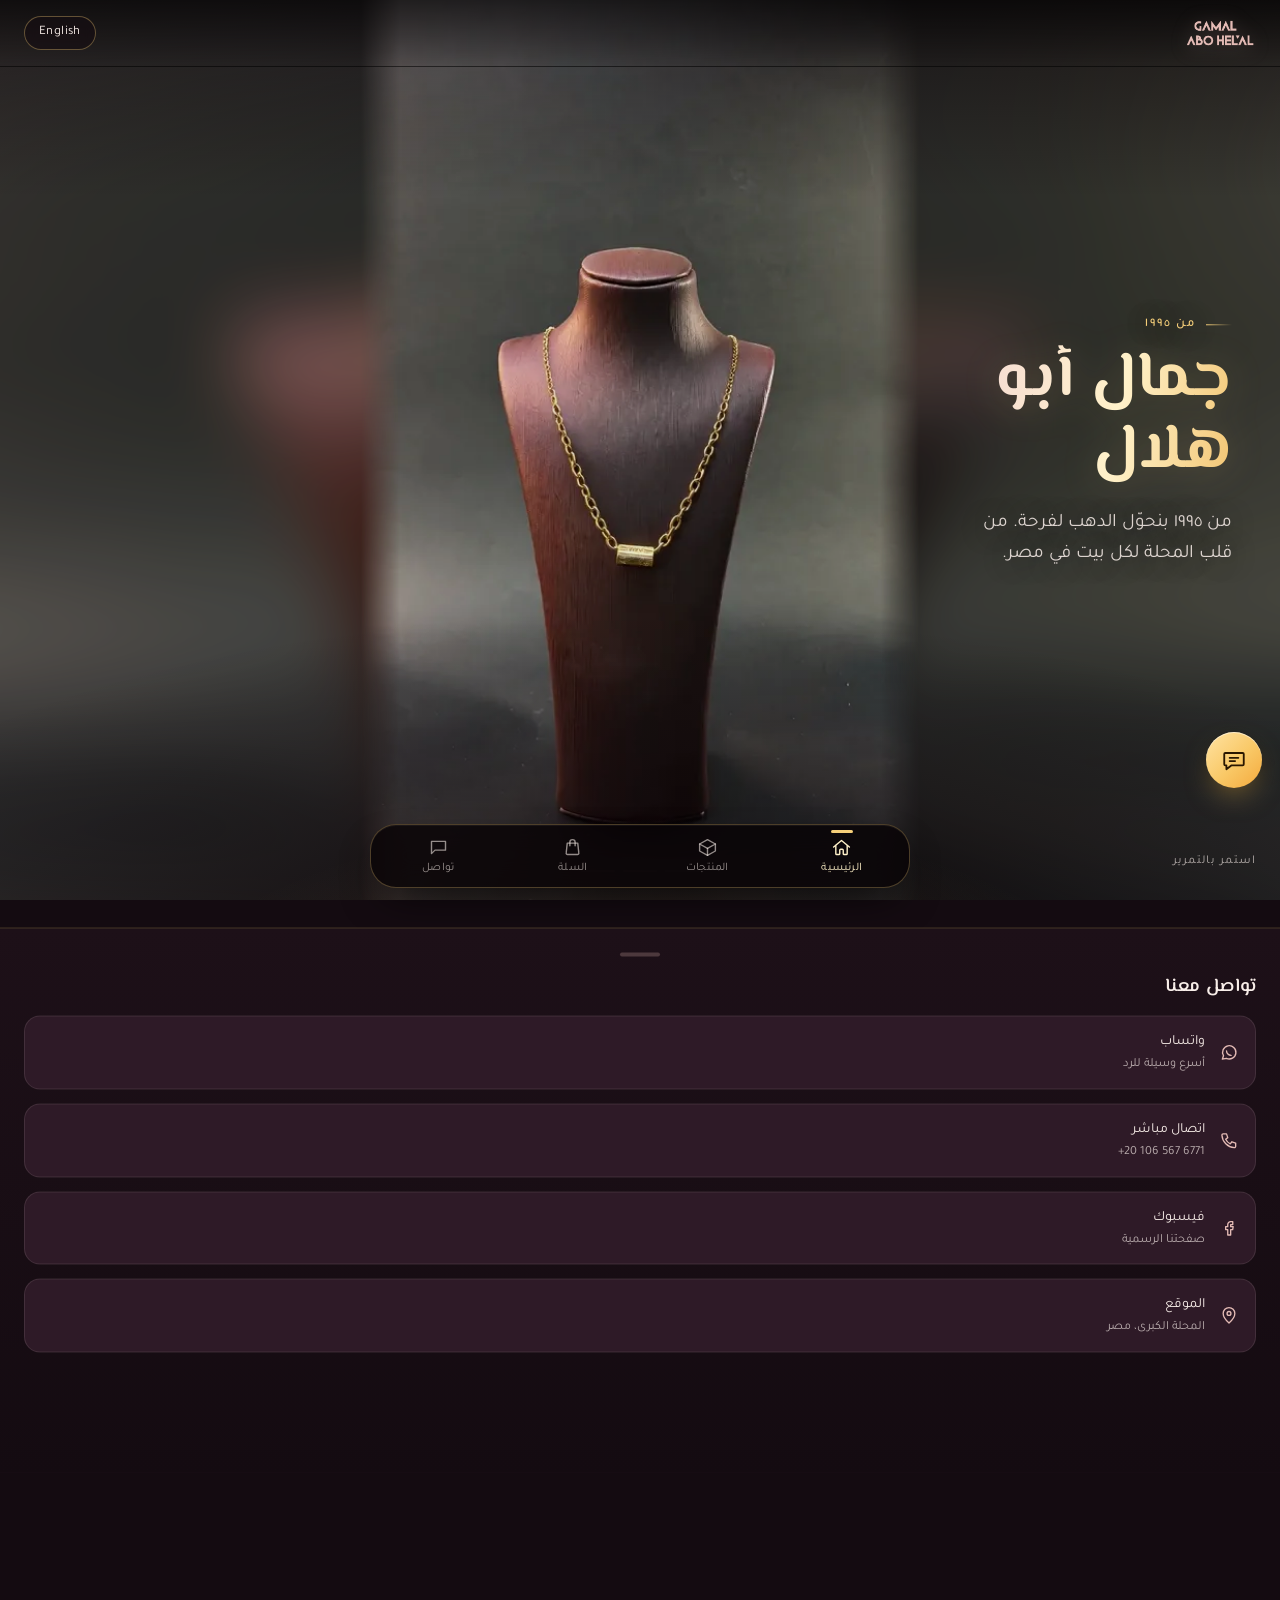
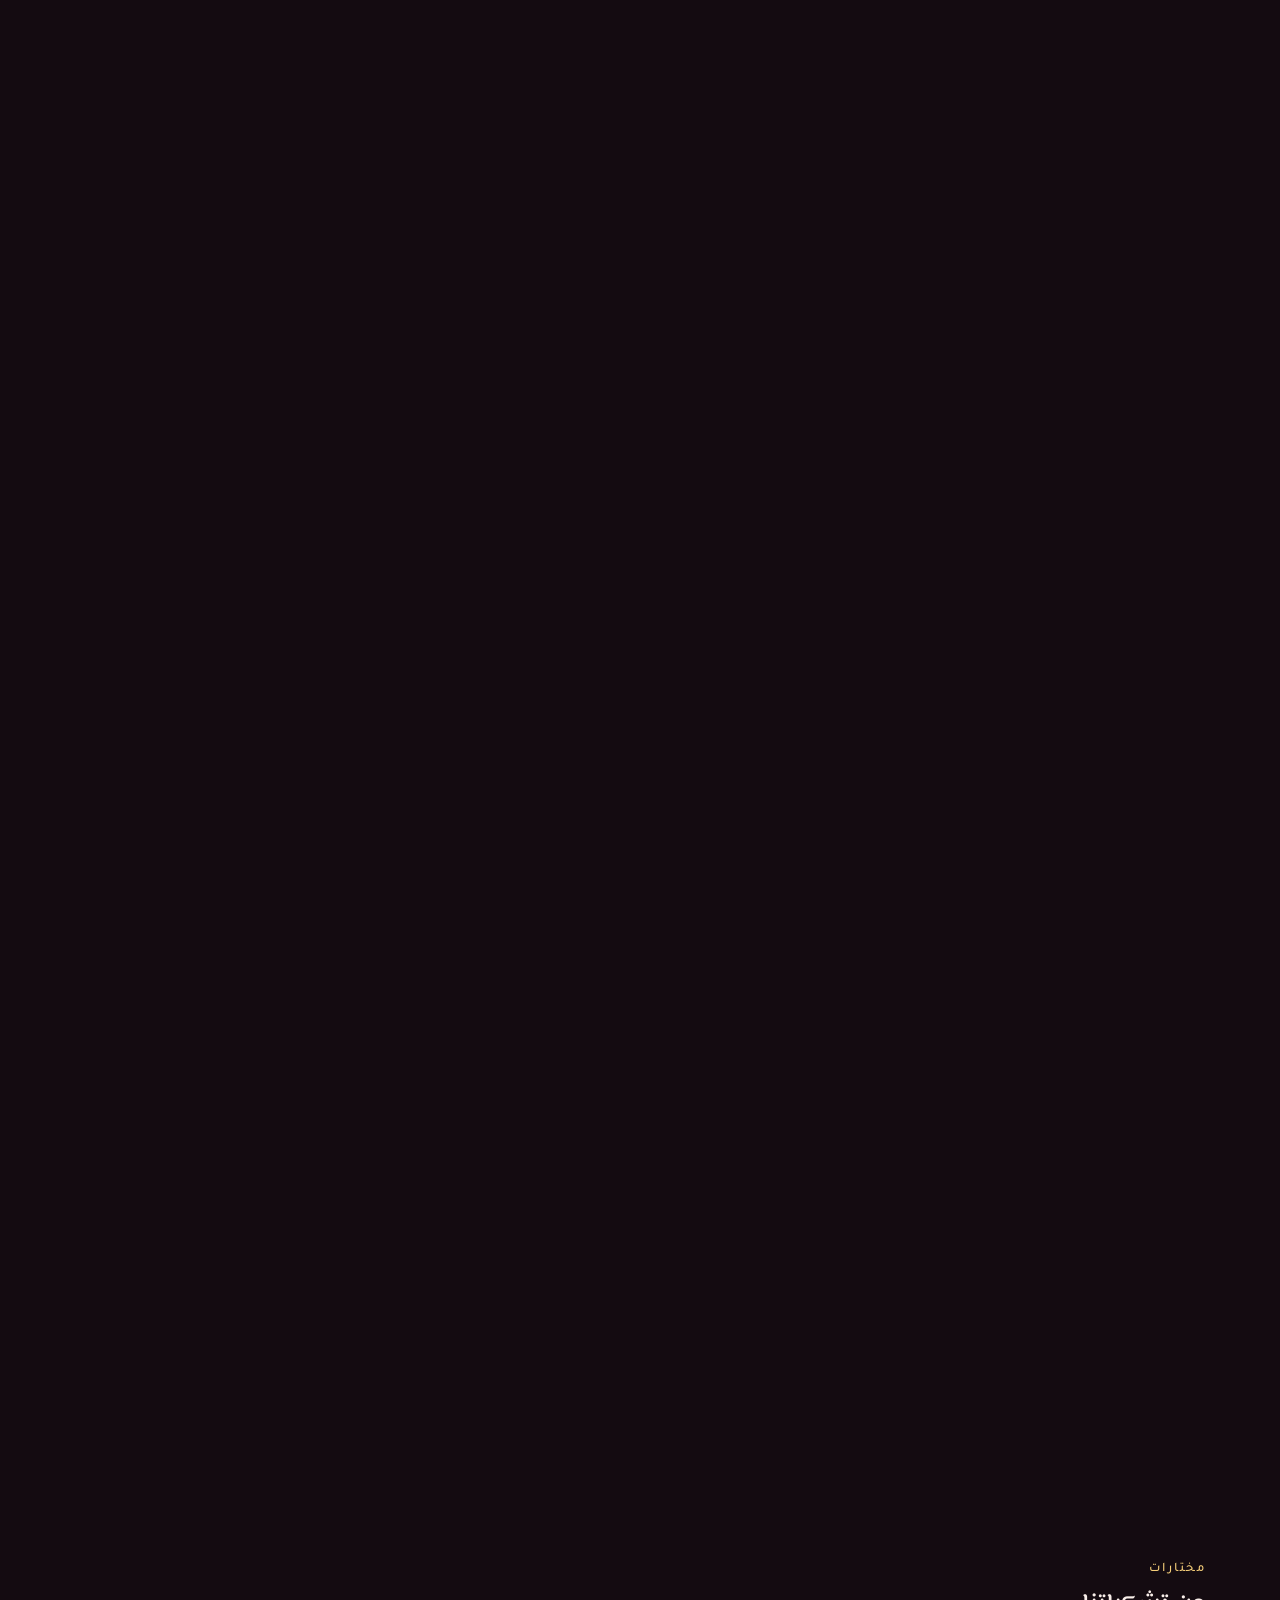
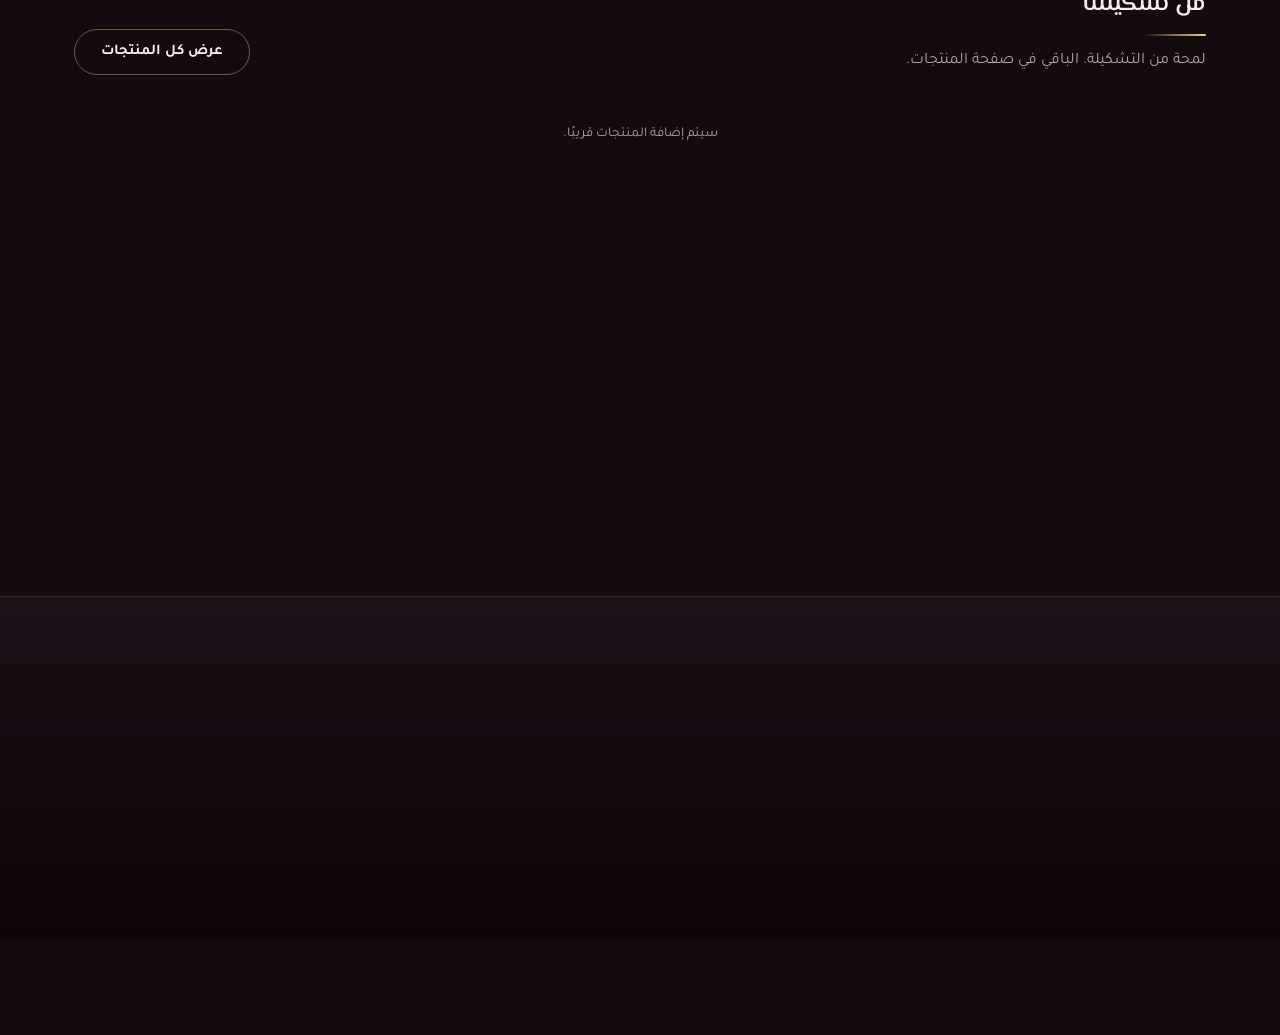
==== commit cf4f5b17: "Update index.html" ====
--- a/index.html
+++ b/index.html
@@ -107,21 +107,6 @@
     </div>
   </section>
 
-  <!-- ============================= WHY US ============================= -->
-  <section class="section section--alt why">
-    <div class="container">
-      <div class="section-head reveal">
-        <span class="story-eyebrow" data-i18n="home.whyEyebrow">ليه إحنا</span>
-        <h2 data-i18n="home.whyTitle">ذهب تثق فيه. سعر تفهمه.</h2>
-      </div>
-      <div class="why-grid">
-        <article class="why-card reveal"><span class="why-num">01</span><h3 data-i18n="home.why1t">عيلة في الدهب من ١٩٩٥</h3><p data-i18n="home.why1d">محلات وورش في المحلة الكبرى، وسمعتنا هي أغلى حاجة عندنا.</p></article>
-        <article class="why-card reveal"><span class="why-num">02</span><h3 data-i18n="home.why2t">سعر مفهوم</h3><p data-i18n="home.why2d">الوزن × سعر الجرام النهاردة + مصنعية واضحة. من غير مفاجآت.</p></article>
-        <article class="why-card reveal"><span class="why-num">03</span><h3 data-i18n="home.why3t">طلبك في دقيقة</h3><p data-i18n="home.why3d">اختار من الموقع، وكمّل معانا على واتساب أو بالتليفون.</p></article>
-      </div>
-    </div>
-  </section>
-
   <!-- ============================= CONTACT CTA ============================= -->
   <section class="section cta">
     <div class="container cta-inner reveal">
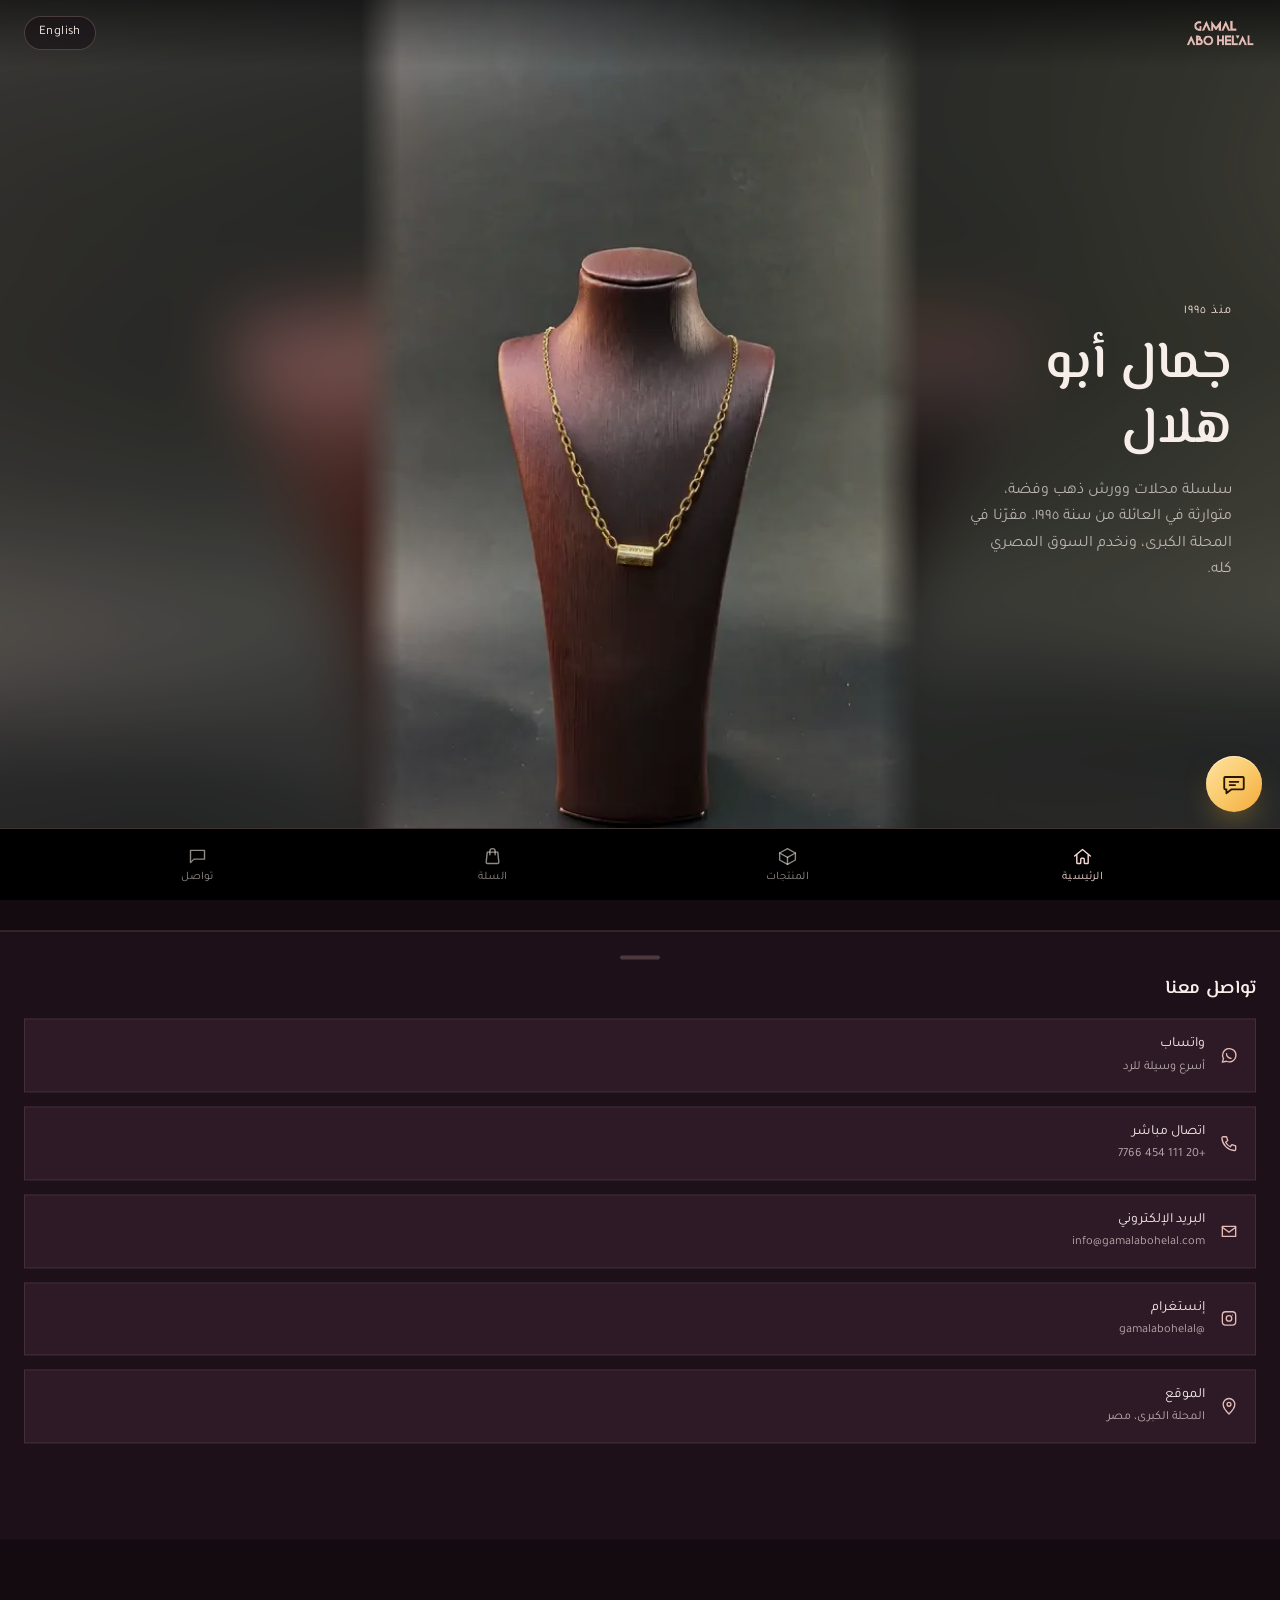
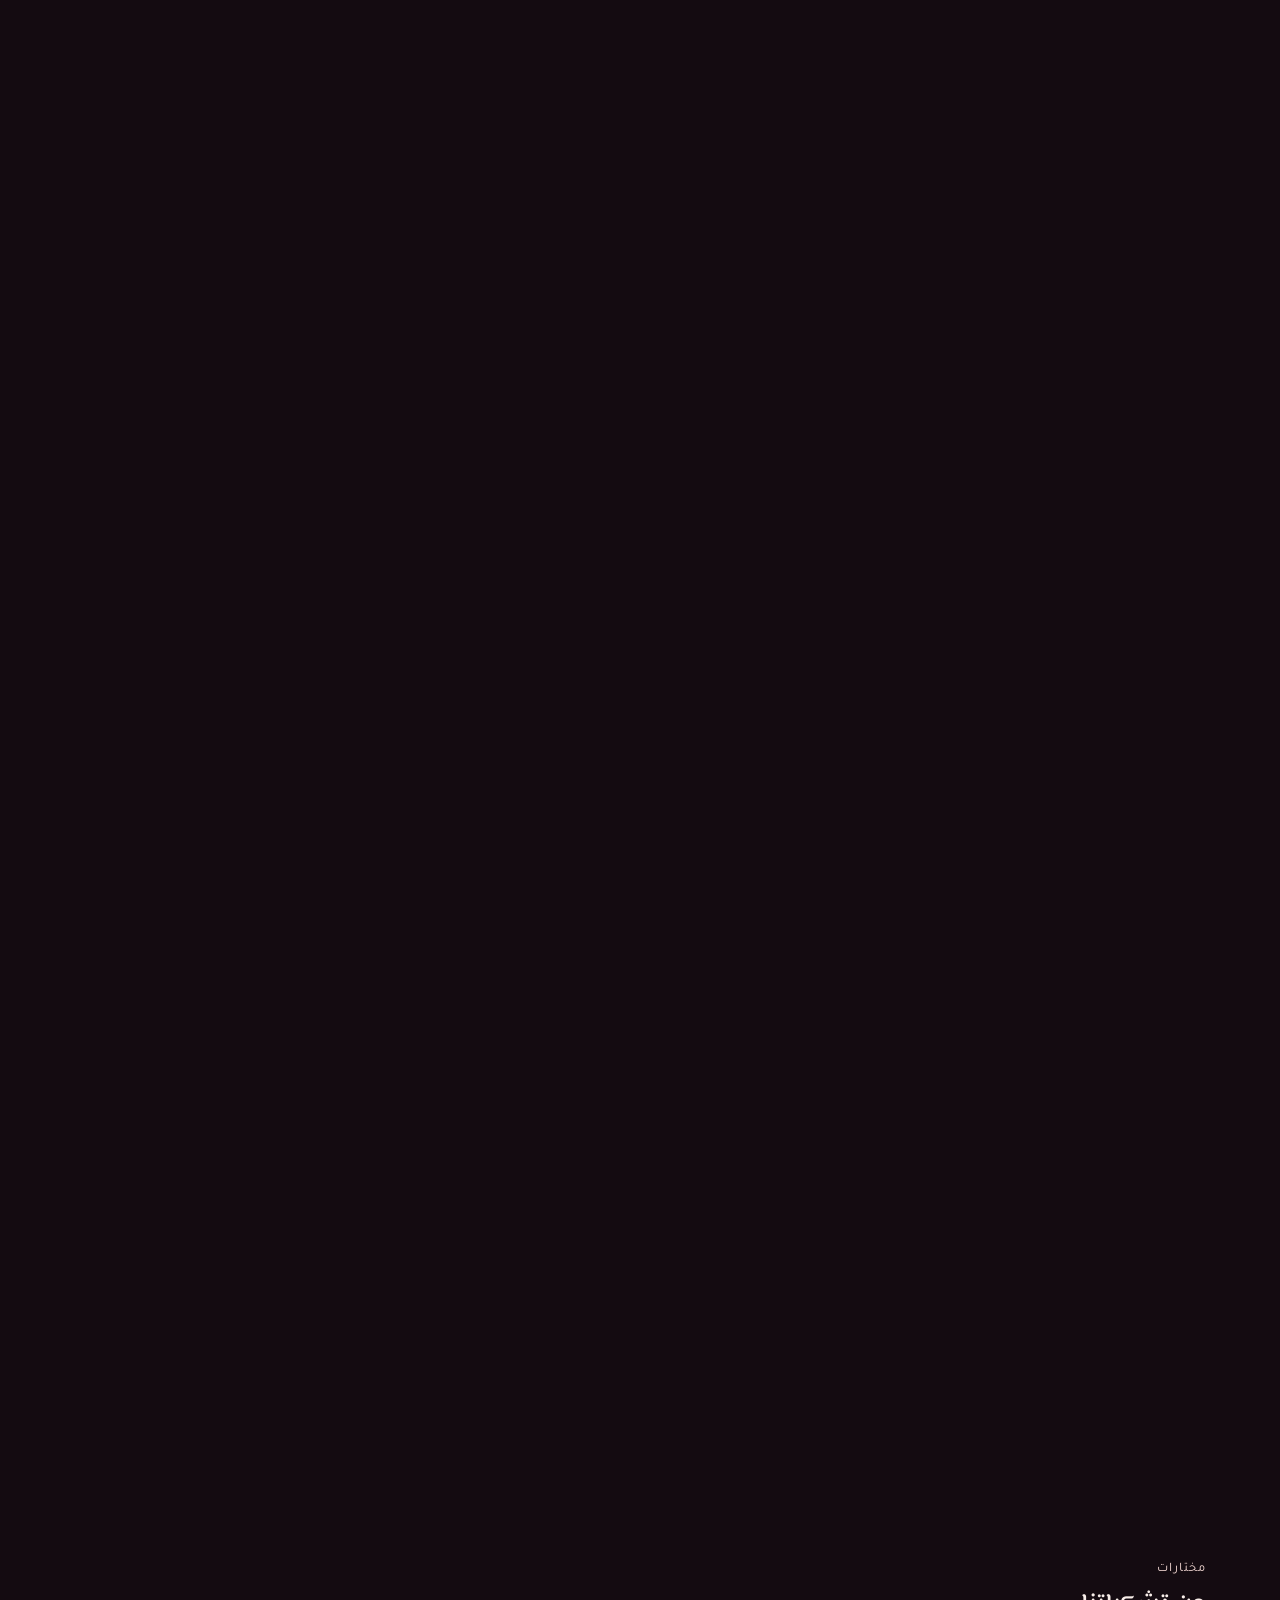
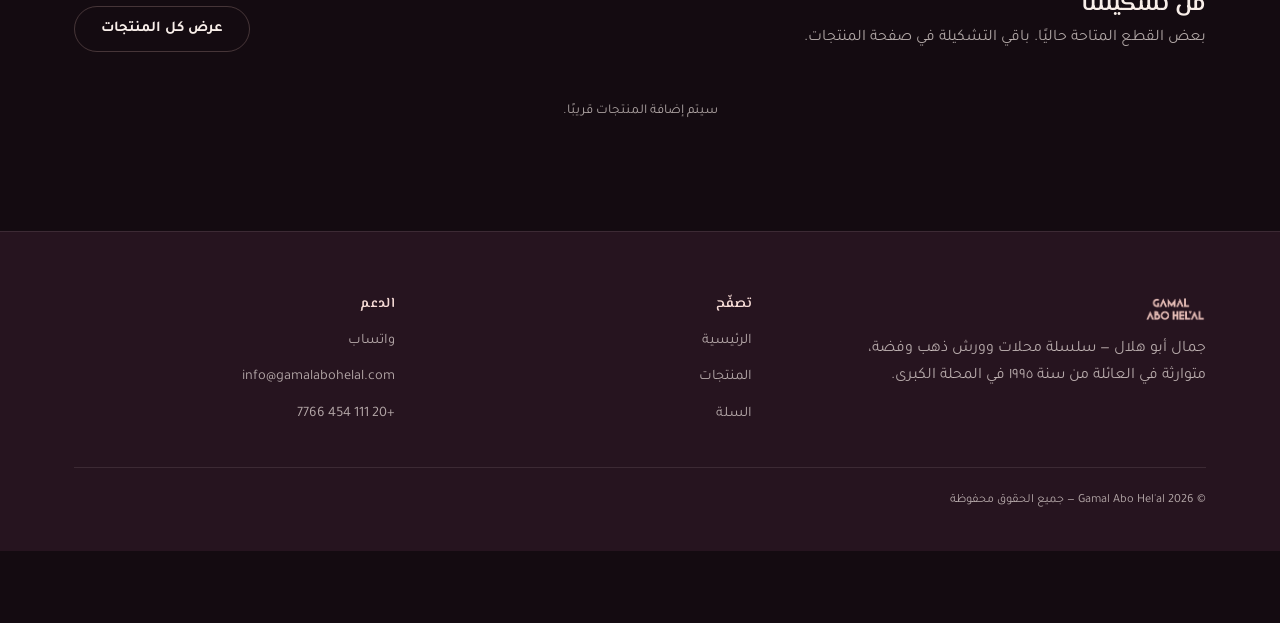
==== commit 415498ae: "Add files via upload" ====
--- a/index.html
+++ b/index.html
@@ -2,45 +2,12 @@
 <html lang="ar" dir="rtl">
 <head>
 <meta charset="UTF-8">
-<meta name="viewport" content="width=device-width, initial-scale=1.0, viewport-fit=cover">
-<title>جمال أبو هلال للمجوهرات | ذهب وفضة في المحلة الكبرى</title>
-<meta name="description" content="جمال أبو هلال: محلات وورش ذهب وفضة في المحلة الكبرى من ١٩٩٥. سعر الجرام لحظة بلحظة، وتشكيلة خواتم وسلاسل وأساور. اطلب أونلاين.">
-<link rel="canonical" href="https://YOURDOMAIN.com/">
-<meta name="theme-color" content="#140b11">
-<meta name="robots" content="index,follow,max-image-preview:large">
-
-<meta property="og:type" content="website">
-<meta property="og:site_name" content="جمال أبو هلال للمجوهرات">
-<meta property="og:locale" content="ar_EG">
-<meta property="og:title" content="جمال أبو هلال للمجوهرات | ذهب وفضة في المحلة الكبرى">
-<meta property="og:description" content="من ١٩٩٥ بنحوّل الدهب لفرحة. سعر الجرام لحظة بلحظة، ومصنعية واضحة.">
-<meta property="og:url" content="https://YOURDOMAIN.com/">
-<meta property="og:image" content="https://YOURDOMAIN.com/assets/img/og-image.jpg">
-<meta property="og:image:width" content="1200">
-<meta property="og:image:height" content="630">
-<meta name="twitter:card" content="summary_large_image">
-
-<link rel="icon" href="assets/img/favicon-32.png" sizes="32x32" type="image/png">
-<link rel="icon" href="assets/img/logo.png" type="image/png">
-<link rel="apple-touch-icon" href="assets/img/apple-touch-icon.png">
-<link rel="manifest" href="manifest.webmanifest">
-
-<link rel="preconnect" href="https://fonts.googleapis.com">
-<link rel="preconnect" href="https://fonts.gstatic.com" crossorigin>
-<link rel="preconnect" href="https://qbndjqvtgnkcjlcatgkp.supabase.co" crossorigin>
-<link rel="preload" as="image" href="assets/img/story-sprite-1.webp" fetchpriority="high">
-<link rel="stylesheet" href="https://fonts.googleapis.com/css2?family=El+Messiri:wght@400;600;700&family=Tajawal:wght@300;400;500;700&display=swap">
+<meta name="viewport" content="width=device-width, initial-scale=1.0">
+<title>جمال أبو هلال للمجوهرات | Gamal Abo Hel'al Jewelry</title>
+<meta name="description" content="جمال أبو هلال: سلسلة محلات وورش ذهب وفضة عائلية في المحلة الكبرى، من سنة 1995.">
+<link rel="icon" href="assets/img/logo.png">
 <link rel="stylesheet" href="css/styles.css">
-<link rel="stylesheet" href="css/premium.css">
 <link rel="stylesheet" href="css/chatbot.css">
-
-<script type="application/ld+json">
-{"@context":"https://schema.org","@type":"JewelryStore","name":"جمال أبو هلال للمجوهرات","alternateName":"Gamal Abo Hel'al Jewelry",
- "url":"https://YOURDOMAIN.com/","logo":"https://YOURDOMAIN.com/assets/img/icon-512.png","image":"https://YOURDOMAIN.com/assets/img/og-image.jpg",
- "telephone":"+201065676771","foundingDate":"1995","areaServed":"EG",
- "address":{"@type":"PostalAddress","addressLocality":"المحلة الكبرى","addressCountry":"EG"},
- "sameAs":["https://www.facebook.com/share/1Bom8QMPcf/"]}
-</script>
 </head>
 <body data-page="home">
 
@@ -49,75 +16,47 @@
   <!-- ============================= STORY HERO ============================= -->
   <section class="story" data-story>
     <div class="story-stage">
-      <div class="story-video-wrap">
+      <div class="story-video-wrap" >
         <canvas class="story-backdrop" data-story-backdrop></canvas>
         <canvas class="story-main" data-story-canvas></canvas>
         <div class="story-scrim"></div>
-        <div class="story-glow" aria-hidden="true"></div>
-        <div class="sparkles" data-sparkles aria-hidden="true"></div>
       </div>
 
       <div class="story-panels">
         <div class="story-panel is-active" data-act="0" data-align="start">
-          <span class="story-eyebrow" data-i18n="story.act1.eyebrow">من ١٩٩٥</span>
-          <h1 class="gold-text" data-i18n="story.act1.title">جمال أبو هلال</h1>
-          <p data-i18n="story.act1.body">من ١٩٩٥ بنحوّل الدهب لفرحة. من قلب المحلة لكل بيت في مصر.</p>
+          <span class="story-eyebrow" data-i18n="story.act1.eyebrow"></span>
+          <h2 data-i18n="story.act1.title"></h2>
+          <p data-i18n="story.act1.body"></p>
         </div>
         <div class="story-panel" data-act="1" data-align="end">
-          <span class="story-eyebrow" data-i18n="story.act2.eyebrow">ذهب وفضة</span>
-          <h2 class="gold-text" data-i18n="story.act2.title">السعر ع المكشوف</h2>
-          <p data-i18n="story.act2.body">سعر الجرام لحظة بلحظة، والمصنعية واضحة. تدفع بس اللي تشوفه.</p>
+          <span class="story-eyebrow" data-i18n="story.act2.eyebrow"></span>
+          <h2 data-i18n="story.act2.title"></h2>
+          <p data-i18n="story.act2.body"></p>
         </div>
         <div class="story-panel" data-act="2" data-align="start">
-          <span class="story-eyebrow" data-i18n="story.act3.eyebrow">اطلب أونلاين</span>
-          <h2 class="gold-text" data-i18n="story.act3.title">اختار. اطلب. خلاص.</h2>
-          <p data-i18n="story.act3.body">ضيف قطعتك للسلة، وفريقنا يكلمك يأكد ويرتّب التوصيل.</p>
+          <span class="story-eyebrow" data-i18n="story.act3.eyebrow"></span>
+          <h2 data-i18n="story.act3.title"></h2>
+          <p data-i18n="story.act3.body"></p>
         </div>
       </div>
 
       <div class="story-progress"><span data-p="0"></span><span data-p="1"></span><span data-p="2"></span></div>
-      <div class="scroll-cue" data-i18n="story.cue">استمر بالتمرير</div>
-    </div>
-  </section>
-
-  <!-- ============================= LIVE GRAM PRICE ============================= -->
-  <section class="rate-band" id="rate-band" hidden>
-    <div class="container rate-inner">
-      <div class="rate-title">
-        <span class="live-dot" aria-hidden="true"></span>
-        <strong data-i18n="home.rateTitle">سعر الجرام النهاردة</strong>
-        <small data-i18n="home.rateNote">بيتحدّث تلقائي كل ٣٠ دقيقة</small>
-      </div>
-      <div class="rate-items" id="rate-items"></div>
+      <div class="scroll-cue" data-i18n="story.cue"></div>
     </div>
   </section>
 
   <!-- ============================= FEATURED PRODUCTS ============================= -->
   <section class="section">
     <div class="container">
-      <div class="section-head section-head--row reveal">
+      <div class="section-head" style="max-width:none; display:flex; align-items:flex-end; justify-content:space-between; gap:20px; flex-wrap:wrap;">
         <div>
-          <span class="story-eyebrow" data-i18n="home.productsEyebrow">مختارات</span>
-          <h2 data-i18n="home.productsTitle">من تشكيلتنا</h2>
-          <p data-i18n="home.productsBody">لمحة من التشكيلة. الباقي في صفحة المنتجات.</p>
+          <span class="story-eyebrow" data-i18n="home.productsEyebrow"></span>
+          <h2 data-i18n="home.productsTitle" style="margin-bottom:.2em;"></h2>
+          <p data-i18n="home.productsBody" style="margin:0;"></p>
         </div>
-        <a href="products.html" class="btn btn--ghost" data-i18n="home.viewAll">عرض كل المنتجات</a>
+        <a href="products.html" class="btn btn--ghost" data-i18n="home.viewAll"></a>
       </div>
       <div class="product-grid" id="featured-products"></div>
-    </div>
-  </section>
-
-  <!-- ============================= CONTACT CTA ============================= -->
-  <section class="section cta">
-    <div class="container cta-inner reveal">
-      <div>
-        <h2 data-i18n="home.ctaTitle">عندك سؤال؟ إحنا قريبين.</h2>
-        <p data-i18n="home.ctaBody">كلّمنا واتساب أو اتصال، ونساعدك تختار القطعة المناسبة.</p>
-      </div>
-      <div class="cta-actions">
-        <a class="btn btn--solid" data-wa-link href="#" target="_blank" rel="noopener noreferrer" data-i18n="contact.whatsapp">واتساب</a>
-        <a class="btn btn--ghost" data-phone-link href="#" data-i18n="home.ctaCall">اتصل بينا</a>
-      </div>
     </div>
   </section>
 
@@ -134,7 +73,6 @@
   <script src="js/cart.js"></script>
   <script src="js/main.js"></script>
   <script src="js/nav.js"></script>
-  <script src="js/fx.js"></script>
   <script src="js/chatbot.js"></script>
   <script src="js/story.js"></script>
 </body>
--- a/css/styles.css
+++ b/css/styles.css
@@ -2,6 +2,7 @@
    Gamal Abo Hel'al — Fine Gold Jewelry
    Design tokens
    ========================================================================== */
+@import url('https://fonts.googleapis.com/css2?family=El+Messiri:wght@400;500;600;700&family=Tajawal:wght@300;400;500;700&display=swap');
 
 :root{
   --ink:        #140b11;   /* deep plum-black */
@@ -173,7 +174,7 @@
   margin-bottom:10px;
   display:block;
 }
-.story-panel h1, .story-panel h2{
+.story-panel h2{
   font-size:clamp(28px,5vw,52px);
   max-width:14ch;
   margin-bottom:.3em;
@@ -199,7 +200,7 @@
   .story-panel.is-active{ transform:translateY(-50%); }
   .story-panel[data-align="start"]{ inset-inline-start:0; }
   .story-panel[data-align="end"]{ inset-inline-end:0; }
-  .story-panel h1, .story-panel h2{ max-width:none; }
+  .story-panel h2{ max-width:none; }
 }
 
 .story-progress{
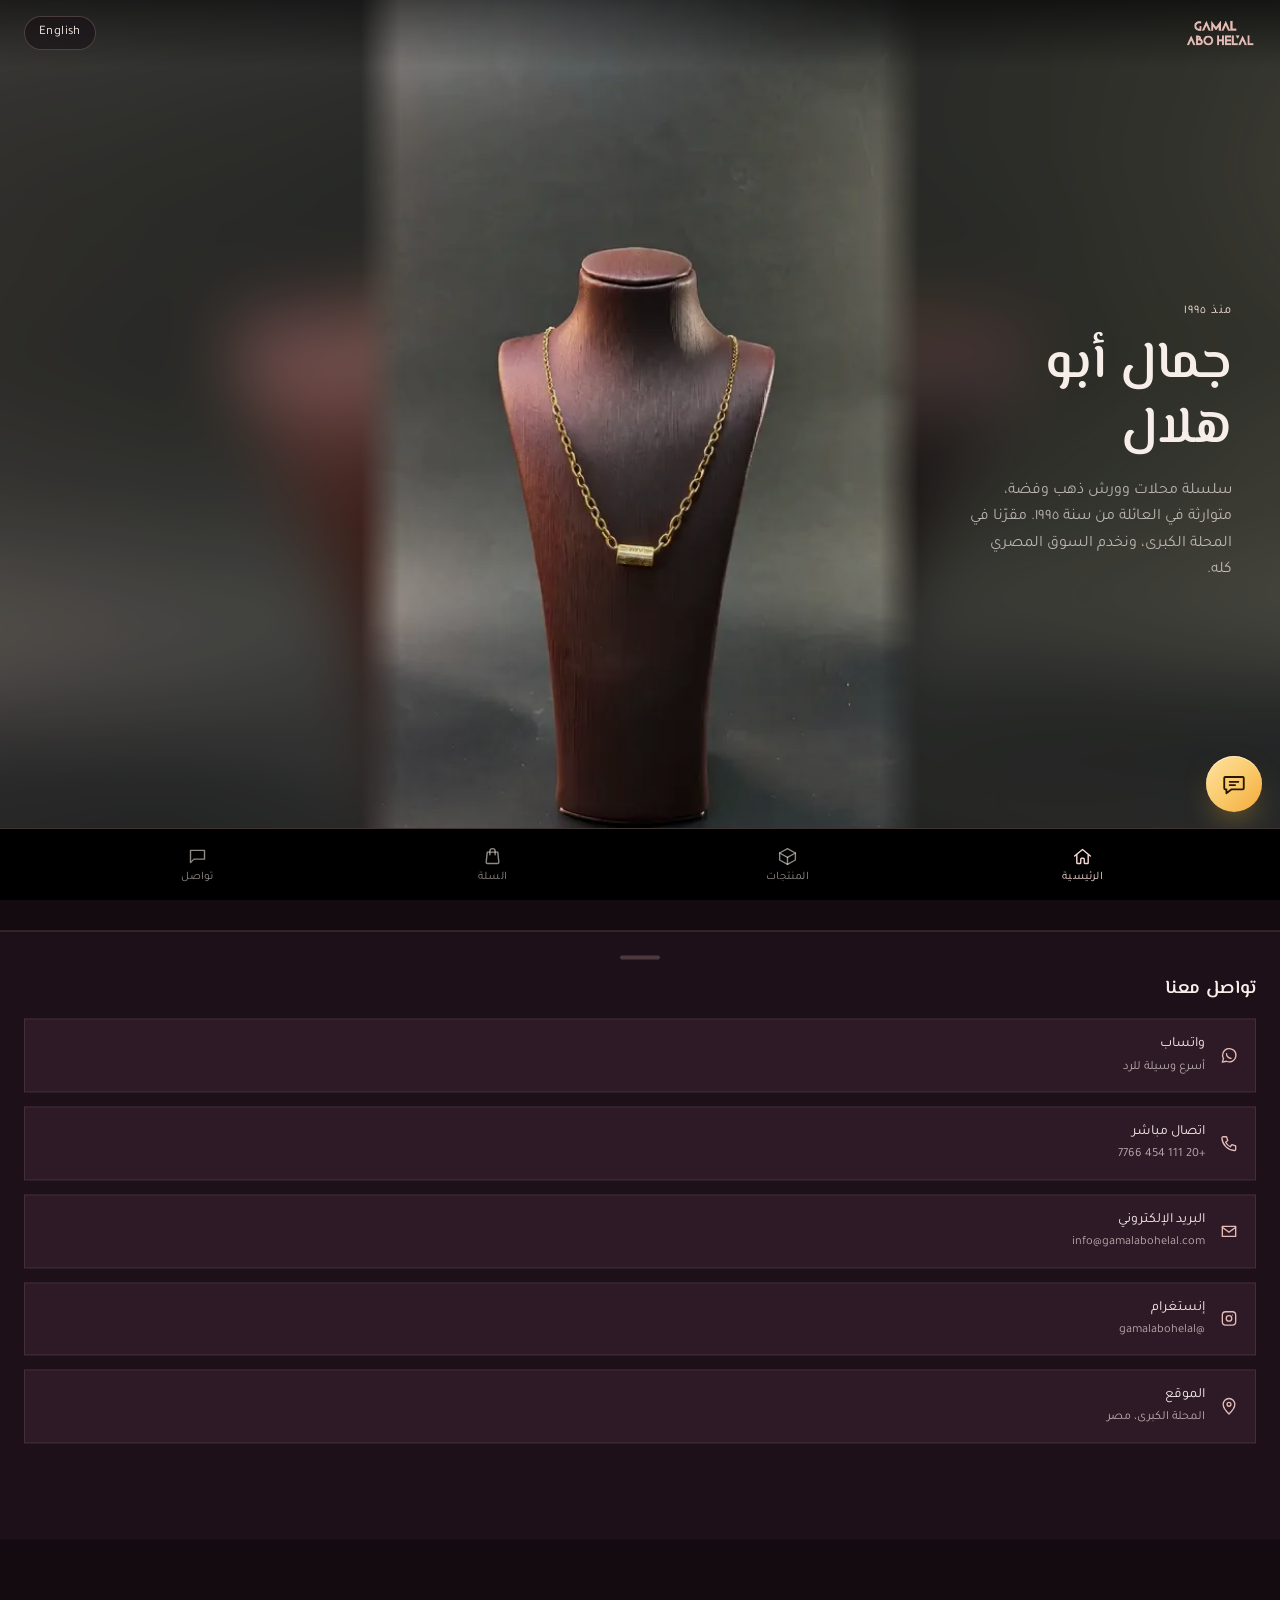
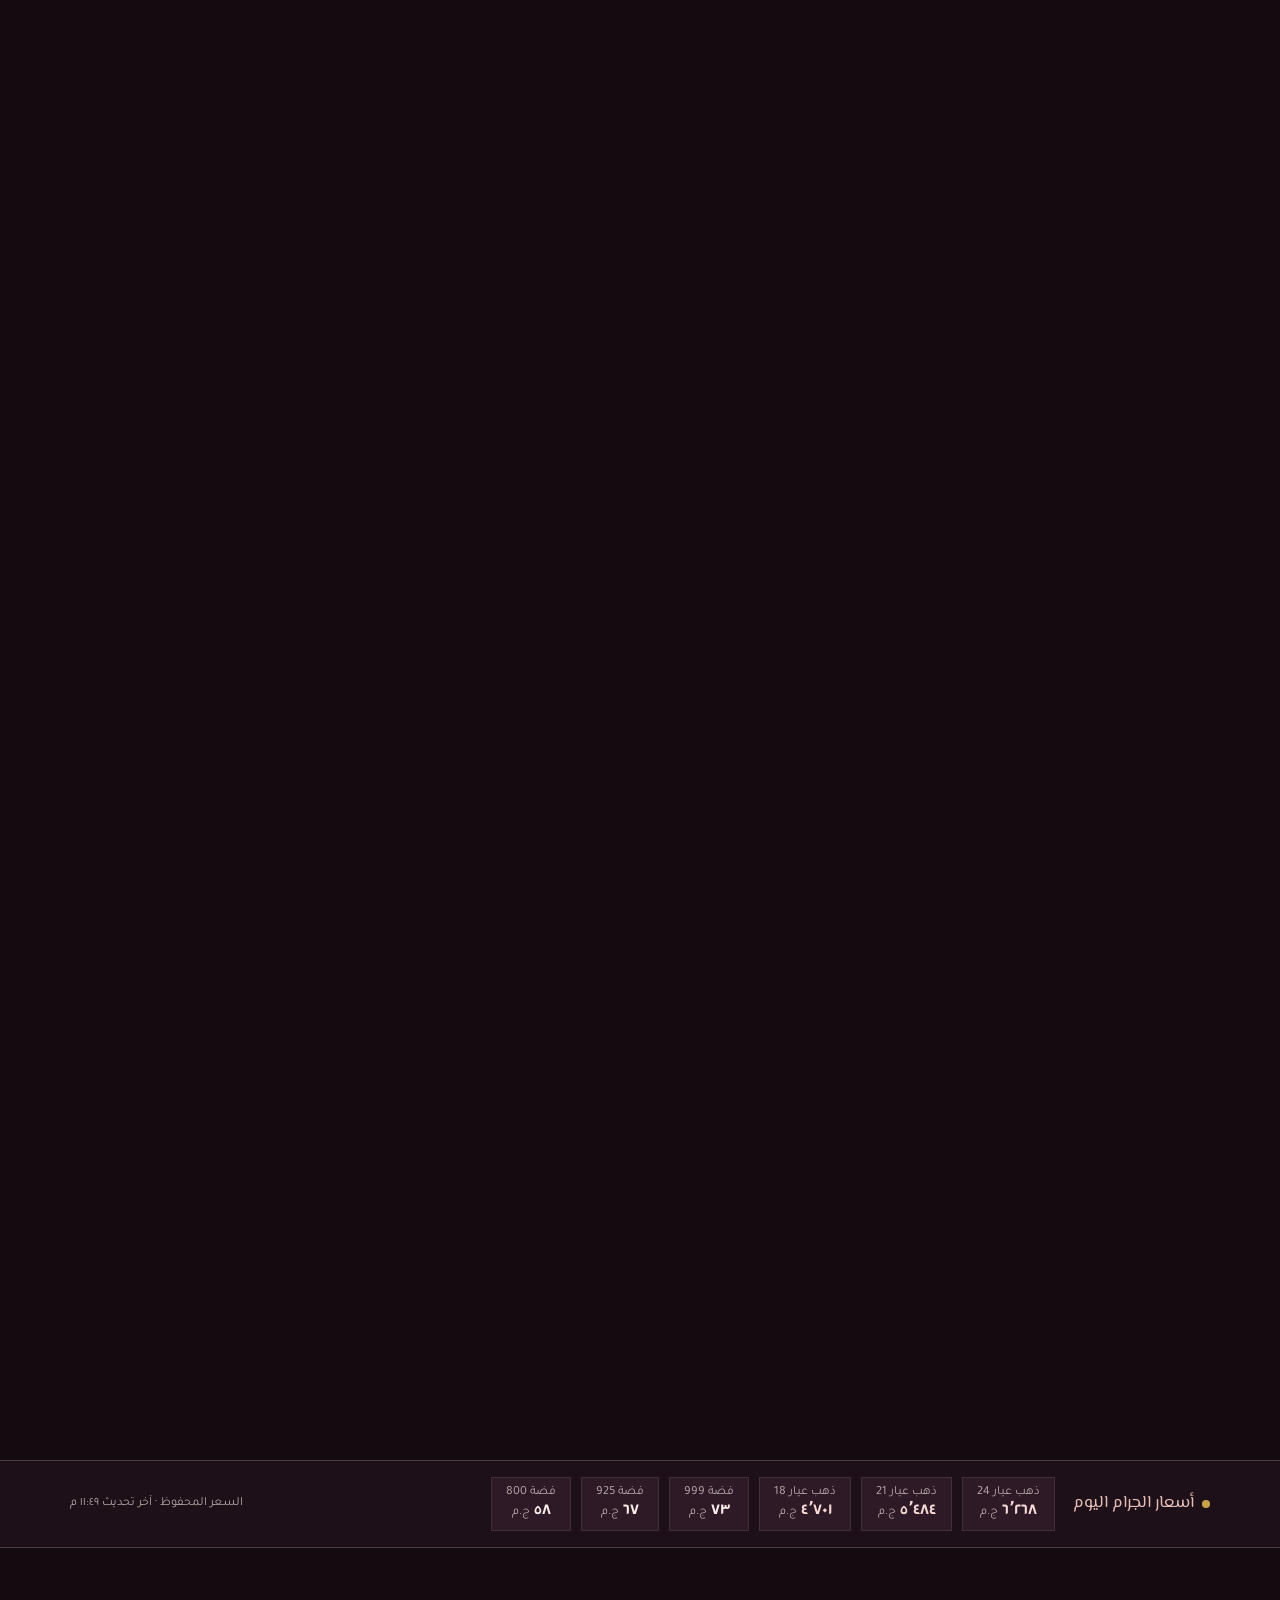
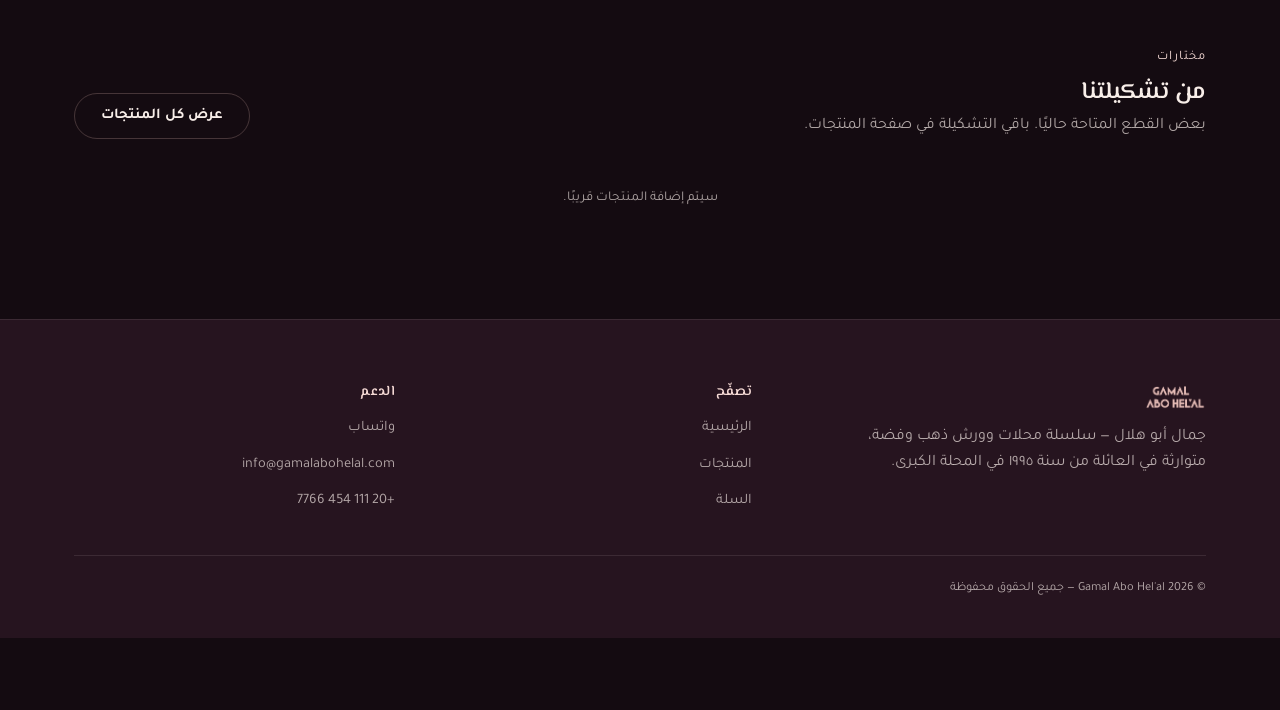
==== commit bffcf17e: "Update index.html" ====
--- a/index.html
+++ b/index.html
@@ -72,6 +72,7 @@
   <script src="js/gallery.js"></script>
   <script src="js/cart.js"></script>
   <script src="js/main.js"></script>
+  <script src="js/price-bar.js"></script>
   <script src="js/nav.js"></script>
   <script src="js/chatbot.js"></script>
   <script src="js/story.js"></script>
